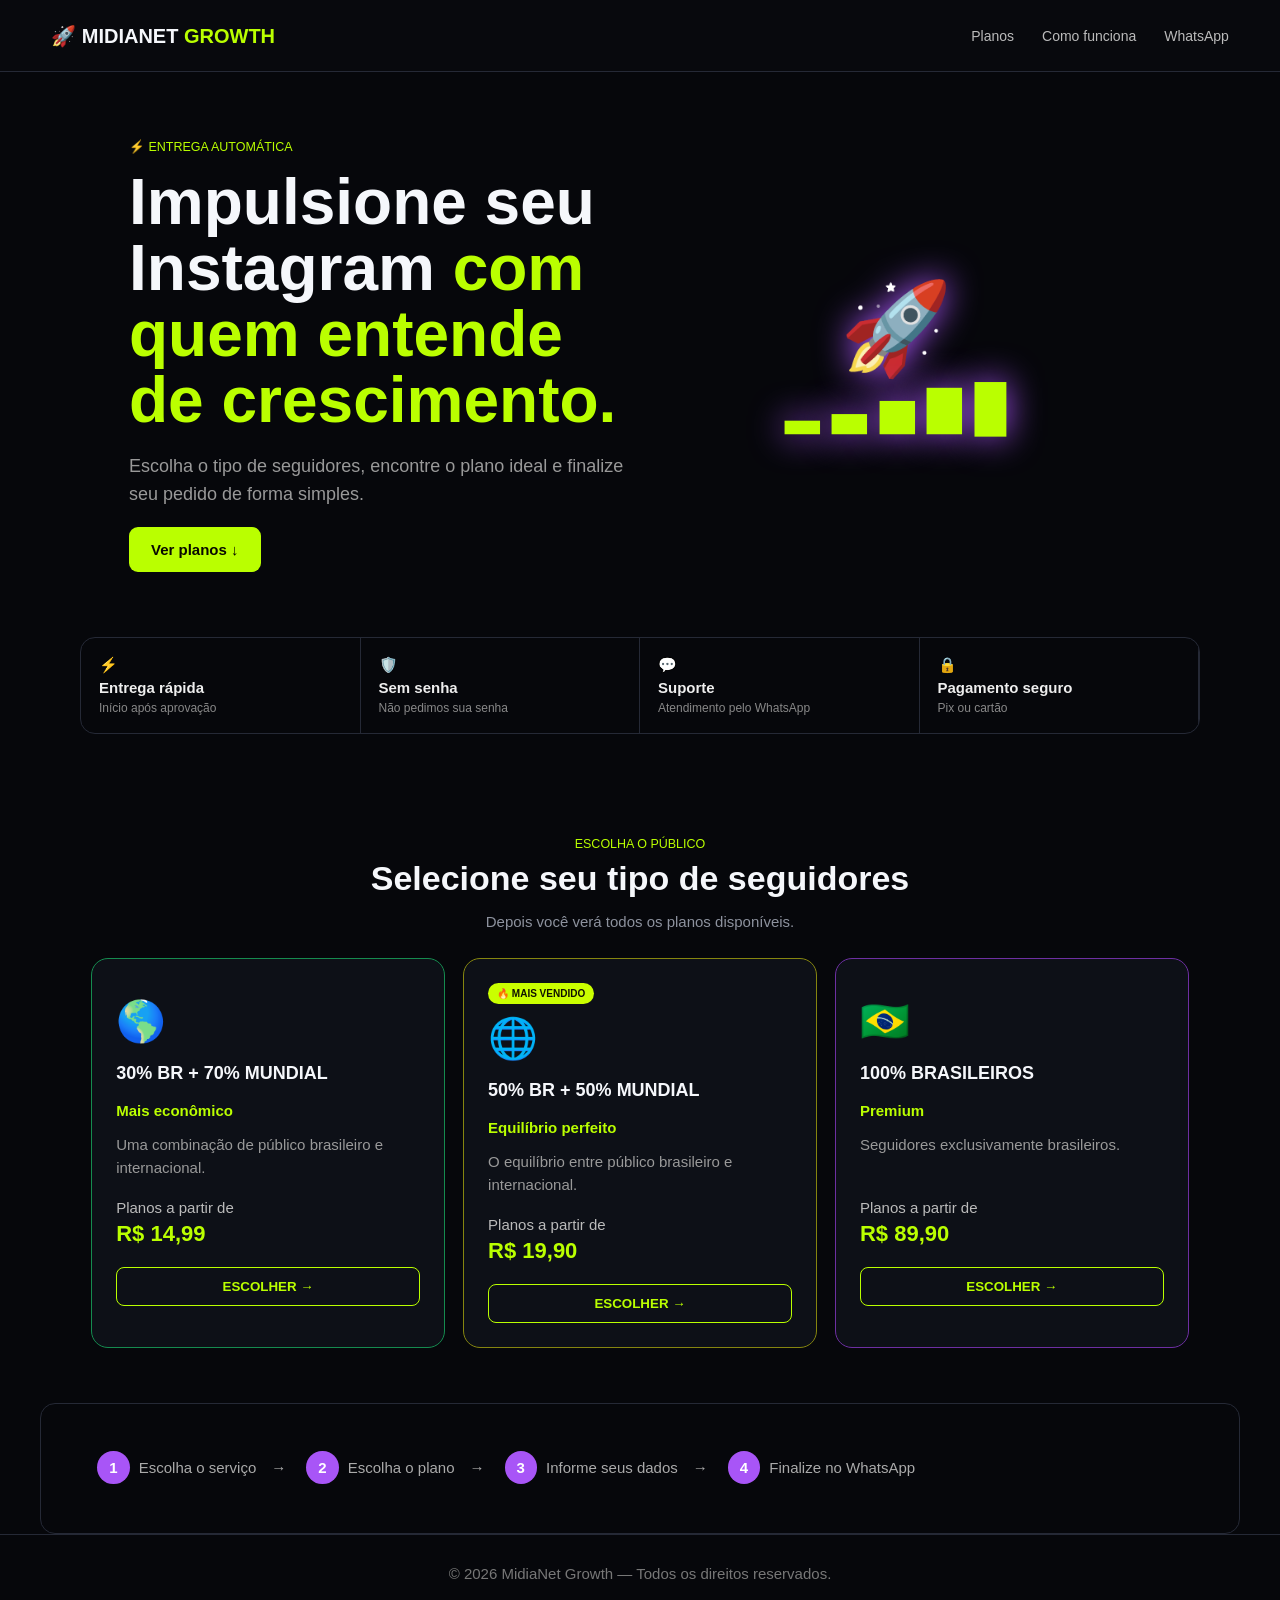
==== index.html @ 50534fa6 "Add files via upload" ====
<!doctype html><html lang="pt-BR"><head><meta charset="utf-8"><meta name="viewport" content="width=device-width,initial-scale=1"><title>MidiaNet Growth</title><link rel="stylesheet" href="styles.css"></head><body>
<header><a href="index.html">🚀 MIDIANET <b>GROWTH</b></a><nav><a href="#servicos">Planos</a><a href="#como">Como funciona</a><a href="https://wa.me/" target="_blank">WhatsApp</a></nav></header>
<section class="hero"><div><small>⚡ ENTREGA AUTOMÁTICA</small><h1>Impulsione seu Instagram <em>com quem entende de crescimento.</em></h1><p>Escolha o tipo de seguidores, encontre o plano ideal e finalize seu pedido de forma simples.</p><a class="btn" href="#servicos">Ver planos ↓</a></div><div class="art">🚀<span>▂ ▃ ▅ ▇ █</span></div></section>
<div class="benefits"><div>⚡ <b>Entrega rápida</b><small>Início após aprovação</small></div><div>🛡️ <b>Sem senha</b><small>Não pedimos sua senha</small></div><div>💬 <b>Suporte</b><small>Atendimento pelo WhatsApp</small></div><div>🔒 <b>Pagamento seguro</b><small>Pix ou cartão</small></div></div>
<section id="servicos"><div class="title"><small>ESCOLHA O PÚBLICO</small><h2>Selecione seu tipo de seguidores</h2><p>Depois você verá todos os planos disponíveis.</p></div><div class="services">
<a class="card green" href="planos.html?servico=30-70"><i>🌎</i><h3>30% BR + 70% MUNDIAL</h3><strong>Mais econômico</strong><p>Uma combinação de público brasileiro e internacional.</p><label>Planos a partir de <b>R$ 14,99</b></label><button>ESCOLHER →</button></a>
<a class="card yellow" href="planos.html?servico=50-50"><mark>🔥 MAIS VENDIDO</mark><i>🌐</i><h3>50% BR + 50% MUNDIAL</h3><strong>Equilíbrio perfeito</strong><p>O equilíbrio entre público brasileiro e internacional.</p><label>Planos a partir de <b>R$ 19,90</b></label><button>ESCOLHER →</button></a>
<a class="card purple" href="planos.html?servico=br"><i>🇧🇷</i><h3>100% BRASILEIROS</h3><strong>Premium</strong><p>Seguidores exclusivamente brasileiros.</p><label>Planos a partir de <b>R$ 89,90</b></label><button>ESCOLHER →</button></a>
</div></section>
<section id="como" class="how"><b>1</b> Escolha o serviço　→　<b>2</b> Escolha o plano　→　<b>3</b> Informe seus dados　→　<b>4</b> Finalize no WhatsApp</section>
<footer>© 2026 MidiaNet Growth — Todos os direitos reservados.</footer></body></html>
---- styles.css ----
*{box-sizing:border-box}body{margin:0;background:#06070b;color:#f5f7fb;font:15px Arial,sans-serif}a{text-decoration:none;color:inherit}header{height:72px;padding:0 4%;display:flex;align-items:center;justify-content:space-between;border-bottom:1px solid #252936;background:#08090d;position:sticky;top:0;z-index:5}.logo,header>a{font-size:20px;font-weight:900}.logo b,header>a b,small,strong,em{color:#baff00;font-style:normal}nav{display:flex;gap:28px;color:#bbb;font-size:14px}.hero{max-width:1150px;margin:auto;min-height:410px;padding:65px 5%;display:grid;grid-template-columns:1fr 1fr;align-items:center}.hero h1{font-size:clamp(40px,5vw,64px);line-height:1.03;margin:16px 0}.hero p{max-width:540px;color:#999;font-size:18px;line-height:1.6}.art{font-size:90px;text-align:center;color:#a855f7;text-shadow:0 0 35px #a855f7}.art span{display:block;color:#baff00;font-size:45px}.btn{display:inline-block;background:#baff00;color:#090a00;border:0;border-radius:9px;padding:14px 22px;font-weight:900;cursor:pointer}.benefits{max-width:1120px;margin:0 auto 45px;display:grid;grid-template-columns:repeat(4,1fr);border:1px solid #252936;border-radius:15px;overflow:hidden}.benefits div{padding:18px;border-right:1px solid #252936;color:#baff00}.benefits b,.benefits small{display:block;color:#eee;margin-top:5px}.benefits small{color:#888;font-size:12px}section:not(.hero){max-width:1200px;margin:auto;padding:55px 4%}.title{text-align:center;margin-bottom:28px}.title h1,.title h2{font-size:34px;margin:8px 0}.title p,.note{color:#8d929e}.services{display:grid;grid-template-columns:repeat(3,1fr);gap:18px}.card,.plan,form,#summary{background:#0d1017;border:1px solid #292d38;border-radius:17px;padding:24px}.card{display:block}.card.green{border-color:#158b4f}.card.yellow{border-color:#85850f}.card.purple{border-color:#6d2fa2}.card i{display:block;font-size:40px;margin:15px 0;font-style:normal}.card h3{font-size:18px}.card p{color:#999;min-height:45px;line-height:1.5}.card label{display:block;color:#bbb;margin:20px 0}.card label b{display:block;font-size:22px;color:#baff00;margin-top:5px}.card button{width:100%;background:transparent;color:#baff00;border:1px solid currentColor;border-radius:8px;padding:11px;font-weight:800}mark{background:#caff00;color:#101200;padding:5px 9px;border-radius:20px;font-size:10px;font-weight:900}.how{max-width:1100px;margin:20px auto 70px;padding:24px;border:1px solid #252936;border-radius:15px;color:#aaa}.how b{background:#a855f7;color:white;border-radius:50%;padding:8px 12px;margin:0 5px}.plans{display:grid;grid-template-columns:repeat(5,1fr);gap:12px}.plan h3{color:#baff00;margin-top:15px}.big{display:block;font-size:31px;margin-top:10px}.plan>small{color:#888}.plan ul{padding:0;list-style:none;line-height:2;color:#ccc;font-size:13px}.price{display:block;font-size:25px;margin:20px 0}.plan.hot{border-color:#a855f7}.back{display:block;color:#999;margin-bottom:20px}.checkout{max-width:900px;margin:auto;display:grid;grid-template-columns:1.3fr .8fr;gap:20px}.left{text-align:left}form label{display:block;margin:18px 0;font-weight:700}input,select{display:block;width:100%;margin-top:8px;padding:14px;background:#080a0f;border:1px solid #292d38;border-radius:8px;color:white}.full{width:100%}#summary{line-height:2;color:#ddd}#summary h2{color:#baff00}footer{text-align:center;padding:30px;color:#777;border-top:1px solid #252936}@media(max-width:900px){.hero{grid-template-columns:1fr}.art{display:none}.benefits{grid-template-columns:1fr 1fr;margin:0 4% 30px}.services,.plans{grid-template-columns:1fr 1fr}.checkout{grid-template-columns:1fr}}@media(max-width:600px){nav{gap:10px;font-size:11px}.benefits,.services,.plans{grid-template-columns:1fr}.hero{padding-top:45px}.title h1,.title h2{font-size:27px}.how{line-height:3}}
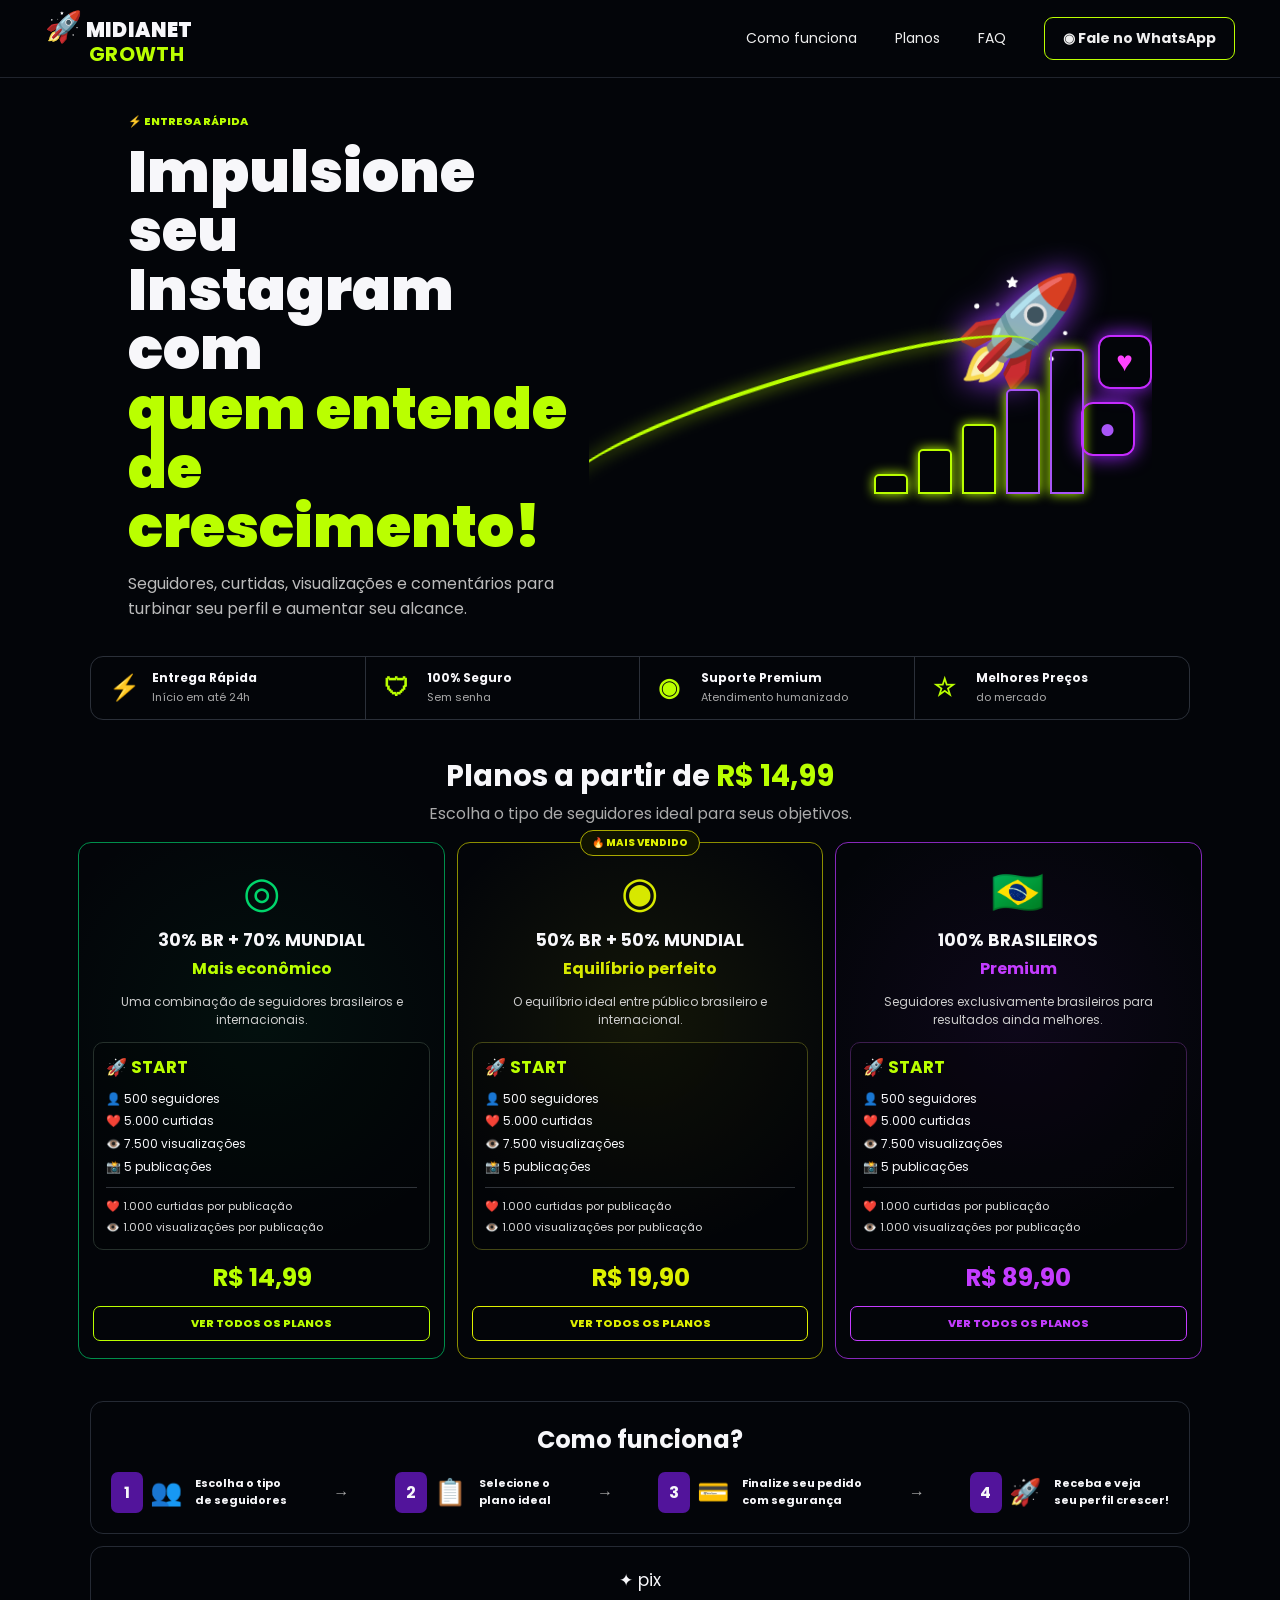
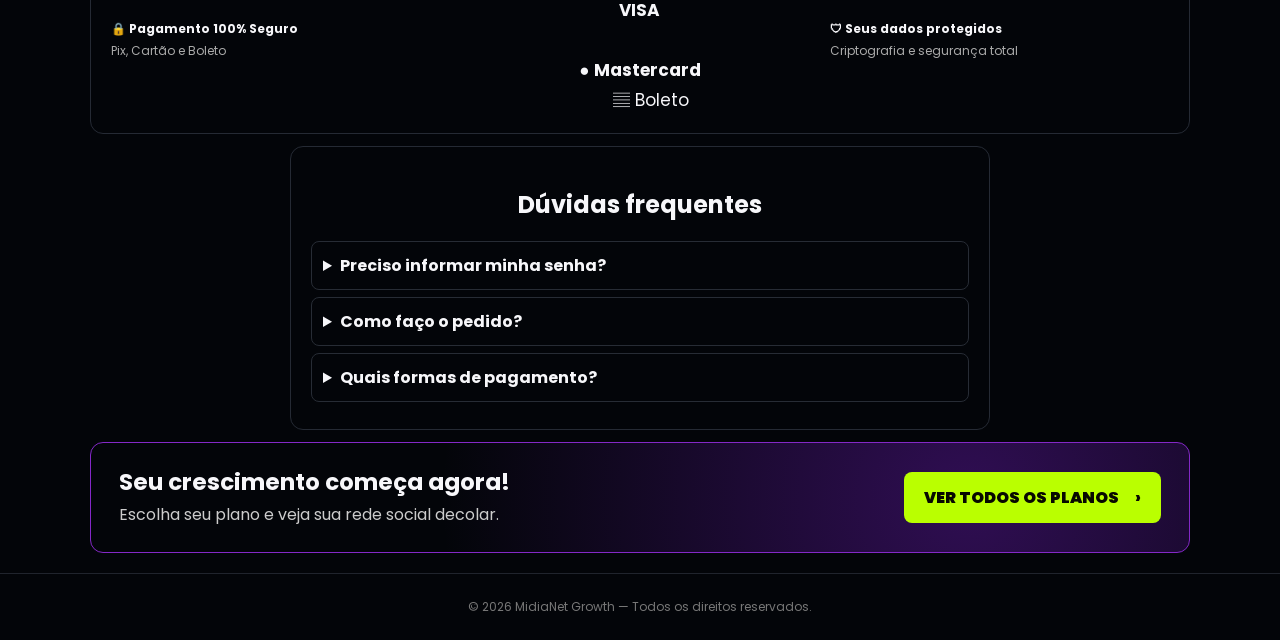
==== commit f21eb1e5: "Add files via upload" ====
--- a/index.html
+++ b/index.html
@@ -1,11 +1,154 @@
-<!doctype html><html lang="pt-BR"><head><meta charset="utf-8"><meta name="viewport" content="width=device-width,initial-scale=1"><title>MidiaNet Growth</title><link rel="stylesheet" href="styles.css"></head><body>
-<header><a href="index.html">🚀 MIDIANET <b>GROWTH</b></a><nav><a href="#servicos">Planos</a><a href="#como">Como funciona</a><a href="https://wa.me/" target="_blank">WhatsApp</a></nav></header>
-<section class="hero"><div><small>⚡ ENTREGA AUTOMÁTICA</small><h1>Impulsione seu Instagram <em>com quem entende de crescimento.</em></h1><p>Escolha o tipo de seguidores, encontre o plano ideal e finalize seu pedido de forma simples.</p><a class="btn" href="#servicos">Ver planos ↓</a></div><div class="art">🚀<span>▂ ▃ ▅ ▇ █</span></div></section>
-<div class="benefits"><div>⚡ <b>Entrega rápida</b><small>Início após aprovação</small></div><div>🛡️ <b>Sem senha</b><small>Não pedimos sua senha</small></div><div>💬 <b>Suporte</b><small>Atendimento pelo WhatsApp</small></div><div>🔒 <b>Pagamento seguro</b><small>Pix ou cartão</small></div></div>
-<section id="servicos"><div class="title"><small>ESCOLHA O PÚBLICO</small><h2>Selecione seu tipo de seguidores</h2><p>Depois você verá todos os planos disponíveis.</p></div><div class="services">
-<a class="card green" href="planos.html?servico=30-70"><i>🌎</i><h3>30% BR + 70% MUNDIAL</h3><strong>Mais econômico</strong><p>Uma combinação de público brasileiro e internacional.</p><label>Planos a partir de <b>R$ 14,99</b></label><button>ESCOLHER →</button></a>
-<a class="card yellow" href="planos.html?servico=50-50"><mark>🔥 MAIS VENDIDO</mark><i>🌐</i><h3>50% BR + 50% MUNDIAL</h3><strong>Equilíbrio perfeito</strong><p>O equilíbrio entre público brasileiro e internacional.</p><label>Planos a partir de <b>R$ 19,90</b></label><button>ESCOLHER →</button></a>
-<a class="card purple" href="planos.html?servico=br"><i>🇧🇷</i><h3>100% BRASILEIROS</h3><strong>Premium</strong><p>Seguidores exclusivamente brasileiros.</p><label>Planos a partir de <b>R$ 89,90</b></label><button>ESCOLHER →</button></a>
-</div></section>
-<section id="como" class="how"><b>1</b> Escolha o serviço　→　<b>2</b> Escolha o plano　→　<b>3</b> Informe seus dados　→　<b>4</b> Finalize no WhatsApp</section>
-<footer>© 2026 MidiaNet Growth — Todos os direitos reservados.</footer></body></html>+<!doctype html>
+<html lang="pt-BR">
+<head>
+<meta charset="utf-8">
+<meta name="viewport" content="width=device-width, initial-scale=1">
+<title>MidiaNet Growth — Cresça no Instagram</title>
+<meta name="description" content="Planos de seguidores, curtidas e visualizações para Instagram.">
+<link rel="preconnect" href="https://fonts.googleapis.com">
+<link href="https://fonts.googleapis.com/css2?family=Poppins:wght@400;500;600;700;800;900&display=swap" rel="stylesheet">
+<link rel="stylesheet" href="styles.css">
+</head>
+<body>
+
+<header class="top">
+  <a class="logo" href="index.html"><span>🚀</span> MIDIANET <b>GROWTH</b></a>
+  <nav>
+    <a href="#como">Como funciona</a>
+    <a href="#servicos">Planos</a>
+    <a href="#faq">FAQ</a>
+    <a class="wa" href="https://wa.me/5521991689838" target="_blank">◉ Fale no WhatsApp</a>
+  </nav>
+</header>
+
+<main>
+<section class="hero">
+  <div class="hero-copy">
+    <div class="eyebrow">⚡ ENTREGA RÁPIDA</div>
+    <h1>Impulsione seu<br>Instagram com<br><em>quem entende<br>de crescimento!</em></h1>
+    <p>Seguidores, curtidas, visualizações e comentários para turbinar seu perfil e aumentar seu alcance.</p>
+  </div>
+  <div class="hero-art" aria-hidden="true">
+    <div class="rocket">🚀</div>
+    <div class="curve"></div>
+    <div class="bars"><i></i><i></i><i></i><i></i><i></i></div>
+    <div class="bubble heart">♥</div>
+    <div class="bubble person">●</div>
+  </div>
+</section>
+
+<section class="benefits">
+  <div><strong>⚡</strong><b>Entrega Rápida</b><span>Início em até 24h</span></div>
+  <div><strong>🛡</strong><b>100% Seguro</b><span>Sem senha</span></div>
+  <div><strong>◉</strong><b>Suporte Premium</b><span>Atendimento humanizado</span></div>
+  <div><strong>☆</strong><b>Melhores Preços</b><span>do mercado</span></div>
+</section>
+
+<section id="servicos" class="services">
+  <div class="section-title">
+    <h2>Planos a partir de <em>R$ 14,99</em></h2>
+    <p>Escolha o tipo de seguidores ideal para seus objetivos.</p>
+  </div>
+
+  <div class="service-grid">
+    <article class="service green">
+      <div class="icon">◎</div>
+      <h3>30% BR + 70% MUNDIAL</h3>
+      <b class="sub">Mais econômico</b>
+      <p>Uma combinação de seguidores brasileiros e internacionais.</p>
+      <div class="preview">
+        <h4>🚀 START</h4>
+        <ul>
+          <li>👤 500 seguidores</li>
+          <li>❤️ 5.000 curtidas</li>
+          <li>👁️ 7.500 visualizações</li>
+          <li>📸 5 publicações</li>
+        </ul>
+        <hr>
+        <small>❤️ 1.000 curtidas por publicação</small>
+        <small>👁️ 1.000 visualizações por publicação</small>
+      </div>
+      <strong class="price">R$ 14,99</strong>
+      <a class="outline" href="planos.html?servico=30-70">VER TODOS OS PLANOS</a>
+    </article>
+
+    <article class="service yellow featured">
+      <span class="tag">🔥 MAIS VENDIDO</span>
+      <div class="icon">◉</div>
+      <h3>50% BR + 50% MUNDIAL</h3>
+      <b class="sub">Equilíbrio perfeito</b>
+      <p>O equilíbrio ideal entre público brasileiro e internacional.</p>
+      <div class="preview">
+        <h4>🚀 START</h4>
+        <ul>
+          <li>👤 500 seguidores</li>
+          <li>❤️ 5.000 curtidas</li>
+          <li>👁️ 7.500 visualizações</li>
+          <li>📸 5 publicações</li>
+        </ul>
+        <hr>
+        <small>❤️ 1.000 curtidas por publicação</small>
+        <small>👁️ 1.000 visualizações por publicação</small>
+      </div>
+      <strong class="price">R$ 19,90</strong>
+      <a class="outline" href="planos.html?servico=50-50">VER TODOS OS PLANOS</a>
+    </article>
+
+    <article class="service purple">
+      <div class="icon">🇧🇷</div>
+      <h3>100% BRASILEIROS</h3>
+      <b class="sub">Premium</b>
+      <p>Seguidores exclusivamente brasileiros para resultados ainda melhores.</p>
+      <div class="preview">
+        <h4>🚀 START</h4>
+        <ul>
+          <li>👤 500 seguidores</li>
+          <li>❤️ 5.000 curtidas</li>
+          <li>👁️ 7.500 visualizações</li>
+          <li>📸 5 publicações</li>
+        </ul>
+        <hr>
+        <small>❤️ 1.000 curtidas por publicação</small>
+        <small>👁️ 1.000 visualizações por publicação</small>
+      </div>
+      <strong class="price">R$ 89,90</strong>
+      <a class="outline" href="planos.html?servico=br">VER TODOS OS PLANOS</a>
+    </article>
+  </div>
+</section>
+
+<section id="como" class="how">
+  <h2>Como funciona?</h2>
+  <div class="steps">
+    <div><b>1</b><span>👥</span><strong>Escolha o tipo<br>de seguidores</strong></div>
+    <i>→</i>
+    <div><b>2</b><span>📋</span><strong>Selecione o<br>plano ideal</strong></div>
+    <i>→</i>
+    <div><b>3</b><span>💳</span><strong>Finalize seu pedido<br>com segurança</strong></div>
+    <i>→</i>
+    <div><b>4</b><span>🚀</span><strong>Receba e veja<br>seu perfil crescer!</strong></div>
+  </div>
+</section>
+
+<section class="security">
+  <div><b>🔒 Pagamento 100% Seguro</b><span>Pix, Cartão e Boleto</span></div>
+  <div class="payments">✦ pix　 <b>VISA</b>　<b>● Mastercard</b>　 ▤ Boleto</div>
+  <div><b>🛡 Seus dados protegidos</b><span>Criptografia e segurança total</span></div>
+</section>
+
+<section id="faq" class="faq">
+  <h2>Dúvidas frequentes</h2>
+  <details><summary>Preciso informar minha senha?</summary><p>Não. Nunca pedimos sua senha.</p></details>
+  <details><summary>Como faço o pedido?</summary><p>Você escolhe o serviço, o plano, informa seu perfil e finaliza pelo WhatsApp.</p></details>
+  <details><summary>Quais formas de pagamento?</summary><p>Você poderá escolher Pix ou cartão no momento da finalização.</p></details>
+</section>
+
+<section class="cta">
+  <div><h2>Seu crescimento começa agora!</h2><p>Escolha seu plano e veja sua rede social decolar.</p></div>
+  <a class="btn" href="#servicos">VER TODOS OS PLANOS　›</a>
+</section>
+</main>
+
+<footer>© 2026 MidiaNet Growth — Todos os direitos reservados.</footer>
+</body>
+</html>
--- a/styles.css
+++ b/styles.css
@@ -1 +1,25 @@
-*{box-sizing:border-box}body{margin:0;background:#06070b;color:#f5f7fb;font:15px Arial,sans-serif}a{text-decoration:none;color:inherit}header{height:72px;padding:0 4%;display:flex;align-items:center;justify-content:space-between;border-bottom:1px solid #252936;background:#08090d;position:sticky;top:0;z-index:5}.logo,header>a{font-size:20px;font-weight:900}.logo b,header>a b,small,strong,em{color:#baff00;font-style:normal}nav{display:flex;gap:28px;color:#bbb;font-size:14px}.hero{max-width:1150px;margin:auto;min-height:410px;padding:65px 5%;display:grid;grid-template-columns:1fr 1fr;align-items:center}.hero h1{font-size:clamp(40px,5vw,64px);line-height:1.03;margin:16px 0}.hero p{max-width:540px;color:#999;font-size:18px;line-height:1.6}.art{font-size:90px;text-align:center;color:#a855f7;text-shadow:0 0 35px #a855f7}.art span{display:block;color:#baff00;font-size:45px}.btn{display:inline-block;background:#baff00;color:#090a00;border:0;border-radius:9px;padding:14px 22px;font-weight:900;cursor:pointer}.benefits{max-width:1120px;margin:0 auto 45px;display:grid;grid-template-columns:repeat(4,1fr);border:1px solid #252936;border-radius:15px;overflow:hidden}.benefits div{padding:18px;border-right:1px solid #252936;color:#baff00}.benefits b,.benefits small{display:block;color:#eee;margin-top:5px}.benefits small{color:#888;font-size:12px}section:not(.hero){max-width:1200px;margin:auto;padding:55px 4%}.title{text-align:center;margin-bottom:28px}.title h1,.title h2{font-size:34px;margin:8px 0}.title p,.note{color:#8d929e}.services{display:grid;grid-template-columns:repeat(3,1fr);gap:18px}.card,.plan,form,#summary{background:#0d1017;border:1px solid #292d38;border-radius:17px;padding:24px}.card{display:block}.card.green{border-color:#158b4f}.card.yellow{border-color:#85850f}.card.purple{border-color:#6d2fa2}.card i{display:block;font-size:40px;margin:15px 0;font-style:normal}.card h3{font-size:18px}.card p{color:#999;min-height:45px;line-height:1.5}.card label{display:block;color:#bbb;margin:20px 0}.card label b{display:block;font-size:22px;color:#baff00;margin-top:5px}.card button{width:100%;background:transparent;color:#baff00;border:1px solid currentColor;border-radius:8px;padding:11px;font-weight:800}mark{background:#caff00;color:#101200;padding:5px 9px;border-radius:20px;font-size:10px;font-weight:900}.how{max-width:1100px;margin:20px auto 70px;padding:24px;border:1px solid #252936;border-radius:15px;color:#aaa}.how b{background:#a855f7;color:white;border-radius:50%;padding:8px 12px;margin:0 5px}.plans{display:grid;grid-template-columns:repeat(5,1fr);gap:12px}.plan h3{color:#baff00;margin-top:15px}.big{display:block;font-size:31px;margin-top:10px}.plan>small{color:#888}.plan ul{padding:0;list-style:none;line-height:2;color:#ccc;font-size:13px}.price{display:block;font-size:25px;margin:20px 0}.plan.hot{border-color:#a855f7}.back{display:block;color:#999;margin-bottom:20px}.checkout{max-width:900px;margin:auto;display:grid;grid-template-columns:1.3fr .8fr;gap:20px}.left{text-align:left}form label{display:block;margin:18px 0;font-weight:700}input,select{display:block;width:100%;margin-top:8px;padding:14px;background:#080a0f;border:1px solid #292d38;border-radius:8px;color:white}.full{width:100%}#summary{line-height:2;color:#ddd}#summary h2{color:#baff00}footer{text-align:center;padding:30px;color:#777;border-top:1px solid #252936}@media(max-width:900px){.hero{grid-template-columns:1fr}.art{display:none}.benefits{grid-template-columns:1fr 1fr;margin:0 4% 30px}.services,.plans{grid-template-columns:1fr 1fr}.checkout{grid-template-columns:1fr}}@media(max-width:600px){nav{gap:10px;font-size:11px}.benefits,.services,.plans{grid-template-columns:1fr}.hero{padding-top:45px}.title h1,.title h2{font-size:27px}.how{line-height:3}}+*{box-sizing:border-box}html{scroll-behavior:smooth}body{margin:0;background:#030509;color:#f7f7fa;font-family:Poppins,Arial,sans-serif}a{text-decoration:none;color:inherit}.top{height:78px;border-bottom:1px solid #20242d;display:flex;align-items:center;justify-content:space-between;padding:0 3.5%;background:#030509;position:sticky;top:0;z-index:10}.logo{font-weight:900;font-size:20px;line-height:1.05;letter-spacing:.02em}.logo span{font-size:30px}.logo b{display:block;color:#baff00;margin-left:44px}nav{display:flex;align-items:center;gap:38px;font-size:14px;color:#eee}nav .wa{border:1px solid #baff00;border-radius:9px;padding:10px 18px;font-weight:700}.hero{max-width:1100px;margin:auto;min-height:325px;display:grid;grid-template-columns:45% 55%;align-items:center;padding:35px 3% 18px}.eyebrow{color:#baff00;font-size:11px;font-weight:800}.hero h1{font-size:clamp(38px,5vw,58px);line-height:1.02;margin:12px 0;font-weight:900}.hero h1 em{color:#baff00;font-style:normal}.hero p{font-size:16px;color:#bbb;line-height:1.55;max-width:500px}.hero-art{height:270px;position:relative;overflow:hidden}.rocket{position:absolute;right:12%;top:4%;font-size:105px;filter:drop-shadow(0 0 16px #9b38ff)}.curve{position:absolute;right:18%;top:50%;width:500px;height:90px;border-top:4px solid #baff00;border-radius:50%;transform:rotate(-17deg);filter:drop-shadow(0 0 8px #baff00)}.bars{position:absolute;right:12%;bottom:16px;display:flex;align-items:end;gap:10px}.bars i{display:block;width:34px;border:2px solid #baff00;border-radius:5px 5px 0 0;box-shadow:0 0 12px #baff00}.bars i:nth-child(1){height:20px}.bars i:nth-child(2){height:45px}.bars i:nth-child(3){height:70px}.bars i:nth-child(4){height:105px;border-color:#a855f7}.bars i:nth-child(5){height:145px;border-color:#a855f7}.bubble{position:absolute;border:2px solid #c52bff;color:#ff43ff;border-radius:12px;width:54px;height:54px;display:grid;place-items:center;font-size:28px;box-shadow:0 0 20px #9d25ff}.heart{right:0;top:35%}.person{right:3%;top:60%;color:#a855f7}.benefits{max-width:1100px;margin:0 auto 25px;border:1px solid #2b3039;border-radius:13px;display:grid;grid-template-columns:repeat(4,1fr);overflow:hidden}.benefits div{padding:12px 18px;border-right:1px solid #2b3039;display:grid;grid-template-columns:35px 1fr;column-gap:8px;align-items:center}.benefits div:last-child{border:0}.benefits strong{grid-row:1/3;font-size:25px;color:#baff00}.benefits b{font-size:12px}.benefits span{font-size:11px;color:#aaa}.services{max-width:1200px;margin:auto;padding:10px 3% 30px}.section-title{text-align:center;margin-bottom:16px}.section-title h2{font-size:29px;margin:0}.section-title em{color:#baff00;font-style:normal}.section-title p{color:#aaa;margin:3px}.service-grid{display:grid;grid-template-columns:repeat(3,1fr);gap:12px}.service{position:relative;padding:17px 14px;border:1px solid #008e4b;border-radius:13px;text-align:center;background:radial-gradient(circle at 50% 35%,rgba(0,150,75,.08),transparent 60%)}.service.yellow{border-color:#8c8e00;background:radial-gradient(circle at 50% 35%,rgba(180,190,0,.09),transparent 60%)}.service.purple{border-color:#8627bb;background:radial-gradient(circle at 50% 35%,rgba(140,40,220,.08),transparent 60%)}.service .icon{font-size:43px;color:#00d56b}.yellow .icon{color:#d7e800}.purple .icon{color:#c43cff}.service h3{font-size:17px;margin:3px 0}.sub{color:#baff00}.yellow .sub{color:#d7e800}.purple .sub{color:#c43cff}.service>p{font-size:12px;color:#ccc;min-height:37px}.tag{position:absolute;top:0;left:50%;transform:translate(-50%,-50%);background:#101300;border:1px solid #aaa900;border-radius:20px;padding:4px 11px;font-size:10px;color:#dff000;font-weight:800;white-space:nowrap}.preview{border:1px solid #25302b;border-radius:10px;text-align:left;padding:11px 12px;margin-top:9px;background:rgba(0,0,0,.25)}.yellow .preview{border-color:#444715}.purple .preview{border-color:#3d1d4f}.preview h4{margin:0 0 8px;color:#baff00;font-size:17px}.preview ul{list-style:none;padding:0;margin:0;line-height:1.9;font-size:12px}.preview hr{border:0;border-top:1px solid #30343a;margin:8px 0}.preview small{display:block;color:#ddd;font-size:11px;line-height:1.9}.price{display:block;font-size:25px;color:#baff00;margin:9px}.yellow .price{color:#dff000}.purple .price{color:#c43cff}.outline{display:block;border:1px solid currentColor;color:#baff00;border-radius:7px;padding:8px;font-size:11px;font-weight:800}.yellow .outline{color:#dff000}.purple .outline{color:#c43cff}.how,.security,.faq,.cta{max-width:1100px;margin:12px auto;padding:20px;border:1px solid #252a34;border-radius:13px}.how h2{text-align:center;margin:0 0 15px}.steps{display:flex;align-items:center;justify-content:space-between;gap:8px}.steps div{display:grid;grid-template-columns:32px 38px 1fr;align-items:center;gap:7px}.steps b{background:#52149b;border-radius:7px;padding:8px;text-align:center}.steps span{font-size:26px;color:#b13cff}.steps strong{font-size:11px}.steps i{color:#aaa}.security{display:grid;grid-template-columns:1fr 1fr 1fr;align-items:center;gap:20px;font-size:12px}.security div{display:flex;flex-direction:column;gap:4px}.security span{color:#aaa}.payments{text-align:center;font-size:17px}.faq{max-width:700px}.faq h2{text-align:center}.faq details{border:1px solid #272c35;border-radius:8px;margin:7px 0;padding:11px}.faq summary{cursor:pointer;font-weight:700}.faq p{color:#aaa;font-size:13px}.cta{display:flex;justify-content:space-between;align-items:center;padding:22px 28px;border-color:#8428c7;background:radial-gradient(circle at 80%,rgba(130,30,220,.35),transparent 60%)}.cta h2{margin:0;font-size:23px}.cta p{margin:3px 0;color:#ccc}.btn{background:#baff00;color:#080900;padding:13px 20px;border-radius:8px;font-weight:900}footer{text-align:center;border-top:1px solid #20242d;padding:24px;color:#777;font-size:12px;margin-top:20px}@media(max-width:800px){.top{height:64px}.logo{font-size:15px}.logo span{font-size:23px}.logo b{margin-left:33px}nav{gap:8px;font-size:10px}nav a:not(.wa){display:none}.hero{grid-template-columns:1fr;min-height:auto;text-align:center;padding-top:32px}.hero p{margin:0 auto}.hero-art{height:180px;margin-top:10px}.rocket{font-size:75px;right:25%;top:0}.curve{width:330px;right:18%;top:55%}.bars{right:20%;bottom:5px}.bars i{width:23px}.bars i:nth-child(1){height:12px}.bars i:nth-child(2){height:28px}.bars i:nth-child(3){height:45px}.bars i:nth-child(4){height:65px}.bars i:nth-child(5){height:90px}.bubble{width:40px;height:40px;font-size:20px}.heart{right:3%;top:35%}.person{right:3%;top:60%}.benefits{grid-template-columns:1fr 1fr;margin:0 3% 20px}.benefits div{padding:10px}.service-grid{grid-template-columns:1fr}.service{padding:20px 15px}.preview{max-width:420px;margin:10px auto}.section-title h2{font-size:25px}.steps{display:grid;grid-template-columns:1fr 1fr;gap:15px}.steps i{display:none}.steps div{grid-template-columns:28px 30px 1fr}.security{grid-template-columns:1fr;text-align:center}.security div{align-items:center}.cta{flex-direction:column;text-align:center;gap:15px}.cta h2{font-size:20px}}@media(max-width:420px){.hero h1{font-size:38px}.benefits b{font-size:10px}.benefits span{font-size:9px}.benefits strong{font-size:20px}.logo{font-size:12px}nav .wa{padding:8px 9px}.service h3{font-size:16px}}
+/* Cards de planos — destaque comercial */
+.plan-card{position:relative;border:1px solid #008e4b;border-radius:16px;overflow:hidden;background:linear-gradient(180deg,rgba(8,20,16,.98),rgba(3,7,9,.98));box-shadow:0 12px 35px rgba(0,0,0,.3);text-align:left;padding:0;transition:.2s}
+.plan-card:hover{transform:translateY(-3px);box-shadow:0 18px 45px rgba(0,0,0,.45)}
+.plan-card.yellow{border-color:#a3a900;background:linear-gradient(180deg,rgba(27,28,7,.98),rgba(5,7,5,.98))}
+.plan-card.purple{border-color:#922fd0;background:linear-gradient(180deg,rgba(25,9,35,.98),rgba(5,5,10,.98))}
+.plan-card.featured{box-shadow:0 0 0 1px rgba(220,235,0,.15),0 15px 45px rgba(170,180,0,.12)}
+.plan-head{padding:22px 20px 14px;border-bottom:1px solid rgba(255,255,255,.08);display:flex;justify-content:space-between;align-items:center;gap:10px}
+.plan-badge{font-size:17px;font-weight:900;color:#baff00;letter-spacing:.3px}
+.yellow .plan-badge{color:#e4ef00}.purple .plan-badge{color:#cf52ff}
+.plan-price{font-size:24px;color:#fff;white-space:nowrap}
+.plan-main{padding:18px 20px 14px}
+.plan-main h3{font-size:13px;margin:0 0 12px;color:#ddd;text-transform:uppercase;letter-spacing:.8px}
+.benefit-grid{display:grid;grid-template-columns:repeat(2,1fr);gap:8px}
+.benefit{min-height:74px;border:1px solid rgba(255,255,255,.08);background:rgba(255,255,255,.025);border-radius:10px;padding:9px;display:grid;grid-template-columns:25px 1fr;grid-template-rows:1fr 1fr;column-gap:5px;align-items:center}
+.benefit span{grid-row:1/3;font-size:21px}.benefit b{font-size:16px;line-height:1}.benefit small{font-size:10px;color:#9f9f9f}
+.distribution{margin-top:12px;padding:12px;border-radius:10px;background:rgba(0,0,0,.25);border:1px solid rgba(255,255,255,.07);font-size:11px;color:#d9d9d9;line-height:1.9}
+.distribution strong{display:block;color:#fff;font-size:12px;margin-bottom:3px}
+.distribution b{color:#baff00}.yellow .distribution b{color:#e4ef00}.purple .distribution b{color:#cf52ff}
+.distribution small{display:block;color:#888;font-size:9px;margin-top:3px;line-height:1.4}
+.plan-cta{display:flex;justify-content:space-between;align-items:center;margin:4px 20px 20px;padding:12px 14px;border-radius:9px;border:1px solid #baff00;color:#baff00;font-weight:900;font-size:11px;background:rgba(186,255,0,.04)}
+.yellow .plan-cta{border-color:#e4ef00;color:#e4ef00;background:rgba(228,239,0,.04)}
+.purple .plan-cta{border-color:#cf52ff;color:#cf52ff;background:rgba(207,82,255,.04)}
+.plan-cta span{font-size:18px}.plan-card .tag{z-index:2}
+@media(max-width:800px){.plan-head{padding:18px 15px 12px}.plan-main{padding:14px 15px 10px}.plan-price{font-size:21px}.plan-badge{font-size:15px}.benefit b{font-size:15px}.plan-cta{margin:4px 15px 15px}}
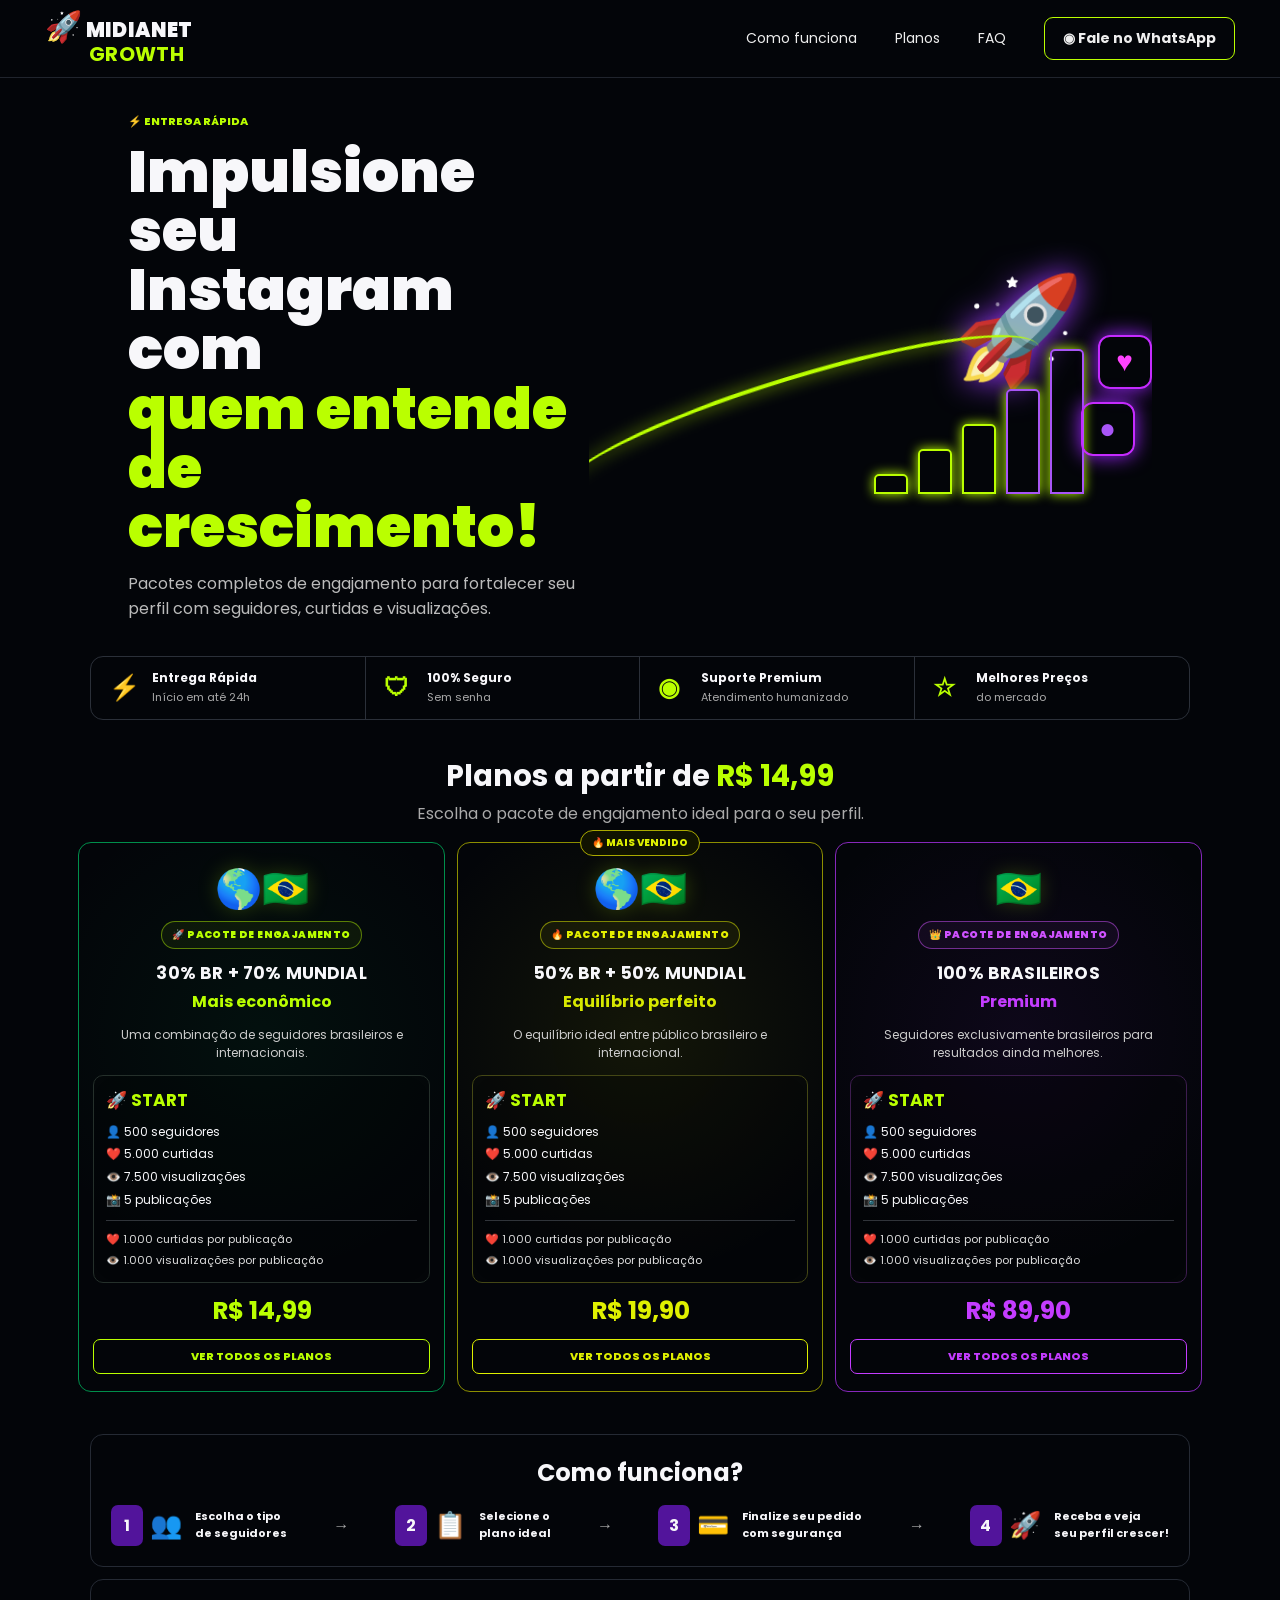
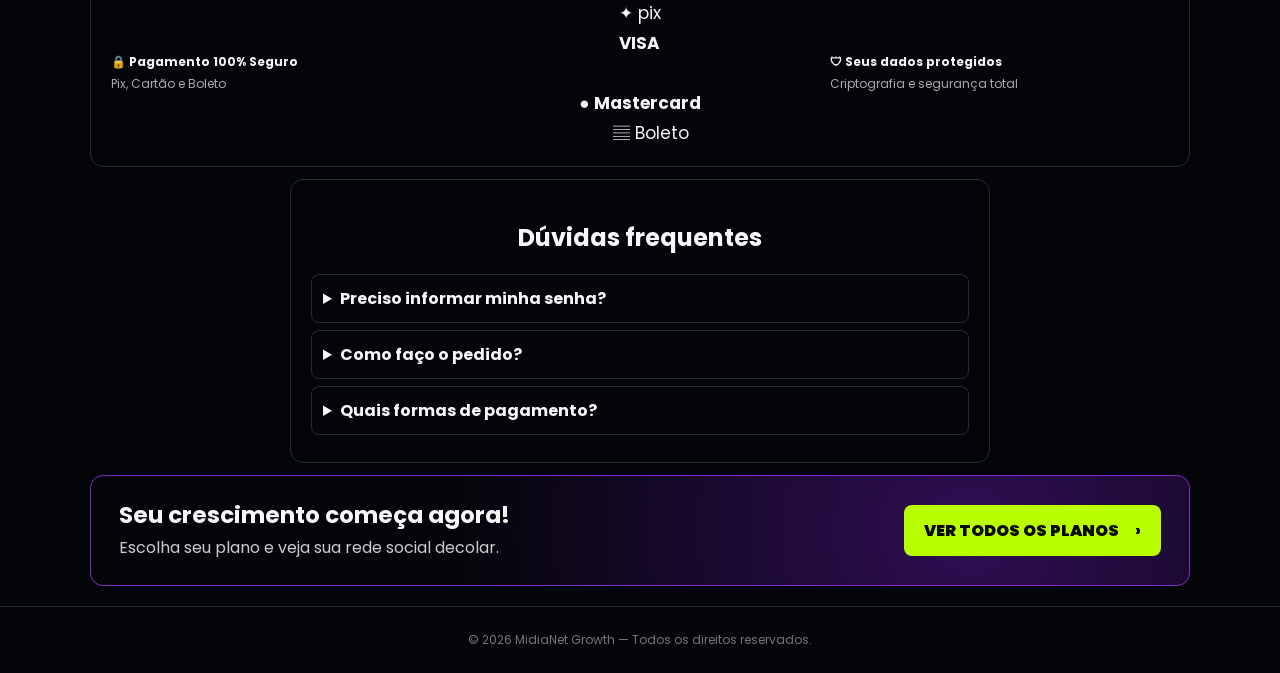
==== commit 6868ae8d: "Add files via upload" ====
--- a/index.html
+++ b/index.html
@@ -26,7 +26,7 @@
   <div class="hero-copy">
     <div class="eyebrow">⚡ ENTREGA RÁPIDA</div>
     <h1>Impulsione seu<br>Instagram com<br><em>quem entende<br>de crescimento!</em></h1>
-    <p>Seguidores, curtidas, visualizações e comentários para turbinar seu perfil e aumentar seu alcance.</p>
+    <p>Pacotes completos de engajamento para fortalecer seu perfil com seguidores, curtidas e visualizações.</p>
   </div>
   <div class="hero-art" aria-hidden="true">
     <div class="rocket">🚀</div>
@@ -47,12 +47,13 @@
 <section id="servicos" class="services">
   <div class="section-title">
     <h2>Planos a partir de <em>R$ 14,99</em></h2>
-    <p>Escolha o tipo de seguidores ideal para seus objetivos.</p>
+    <p>Escolha o pacote de engajamento ideal para o seu perfil.</p>
   </div>
 
   <div class="service-grid">
     <article class="service green">
-      <div class="icon">◎</div>
+      <div class="icon flags">🌎🇧🇷</div>
+      <span class="engagement-label">🚀 PACOTE DE ENGAJAMENTO</span>
       <h3>30% BR + 70% MUNDIAL</h3>
       <b class="sub">Mais econômico</b>
       <p>Uma combinação de seguidores brasileiros e internacionais.</p>
@@ -74,7 +75,8 @@
 
     <article class="service yellow featured">
       <span class="tag">🔥 MAIS VENDIDO</span>
-      <div class="icon">◉</div>
+      <div class="icon flags">🌎🇧🇷</div>
+      <span class="engagement-label">🔥 PACOTE DE ENGAJAMENTO</span>
       <h3>50% BR + 50% MUNDIAL</h3>
       <b class="sub">Equilíbrio perfeito</b>
       <p>O equilíbrio ideal entre público brasileiro e internacional.</p>
@@ -95,7 +97,8 @@
     </article>
 
     <article class="service purple">
-      <div class="icon">🇧🇷</div>
+      <div class="icon flags">🇧🇷</div>
+      <span class="engagement-label">👑 PACOTE DE ENGAJAMENTO</span>
       <h3>100% BRASILEIROS</h3>
       <b class="sub">Premium</b>
       <p>Seguidores exclusivamente brasileiros para resultados ainda melhores.</p>
--- a/styles.css
+++ b/styles.css
@@ -23,3 +23,27 @@
 .purple .plan-cta{border-color:#cf52ff;color:#cf52ff;background:rgba(207,82,255,.04)}
 .plan-cta span{font-size:18px}.plan-card .tag{z-index:2}
 @media(max-width:800px){.plan-head{padding:18px 15px 12px}.plan-main{padding:14px 15px 10px}.plan-price{font-size:21px}.plan-badge{font-size:15px}.benefit b{font-size:15px}.plan-cta{margin:4px 15px 15px}}
+
+/* CHECKOUT PREMIUM */
+.checkout-page{background:radial-gradient(circle at 50% 0%,rgba(125,40,220,.10),transparent 34%),#030509;min-height:100vh}
+.checkout-top{position:sticky;top:0;background:rgba(3,5,9,.94);backdrop-filter:blur(14px)}
+.checkout-wrap{width:min(760px,92%);margin:0 auto;padding:28px 0 60px}
+.back-link{display:inline-flex;align-items:center;color:#aaa;font-size:14px;font-weight:600;margin-bottom:24px;transition:.2s}.back-link:hover{color:#baff00}
+.checkout-title{text-align:center;margin-bottom:22px}.checkout-kicker{display:inline-block;color:#baff00;font-size:10px;font-weight:900;letter-spacing:.12em;margin-bottom:8px}.checkout-title h1{font-size:clamp(30px,6vw,45px);line-height:1.08;margin:0 0 8px;font-weight:900}.checkout-title p{color:#999;margin:0;font-size:14px}
+.selected-plan{position:relative;border:1px solid #baff00;border-radius:18px;background:linear-gradient(145deg,rgba(186,255,0,.08),rgba(124,40,220,.07) 55%,rgba(0,0,0,.18));padding:24px;overflow:hidden;box-shadow:0 0 45px rgba(186,255,0,.07)}
+.selected-plan:before{content:"";position:absolute;right:-80px;top:-100px;width:220px;height:220px;border-radius:50%;background:radial-gradient(circle,rgba(186,255,0,.13),transparent 68%);pointer-events:none}
+.selected-plan small{display:block;color:#baff00;font-size:10px;font-weight:900;letter-spacing:.12em;margin-bottom:5px}.selected-plan h2{margin:0 0 5px;font-size:28px;font-weight:900}.selected-plan>p{margin:0 0 18px;color:#aaa;font-size:13px}.selected-plan hr{border:0;border-top:1px solid rgba(255,255,255,.1);margin:0 0 15px}
+.selected-plan .plan-details{display:grid;grid-template-columns:repeat(4,1fr);gap:9px}.selected-plan .detail{border:1px solid rgba(255,255,255,.08);background:rgba(0,0,0,.22);border-radius:10px;padding:10px;text-align:center}.selected-plan .detail b{display:block;font-size:17px;color:#fff}.selected-plan .detail span{display:block;font-size:9px;color:#999;margin-top:2px}.selected-plan .per-post{margin-top:12px;padding:11px 13px;border-radius:10px;background:rgba(0,0,0,.24);font-size:11px;color:#bbb}.selected-plan .per-post b{color:#baff00}.selected-plan .total{display:flex;align-items:center;justify-content:space-between;margin-top:17px}.selected-plan .total span{font-size:11px;color:#aaa;text-transform:uppercase;letter-spacing:.08em}.selected-plan .total strong{font-size:30px;color:#baff00;font-weight:900}
+.checkout-trust{display:grid;grid-template-columns:repeat(3,1fr);gap:1px;margin:14px 0;background:#252a34;border:1px solid #252a34;border-radius:12px;overflow:hidden}.checkout-trust div{background:#080b10;padding:13px;text-align:center}.checkout-trust b{display:block;font-size:11px}.checkout-trust span{display:block;color:#777;font-size:9px;margin-top:2px}
+.checkout-form-card{margin-top:14px;border:1px solid #252a34;border-radius:18px;background:#080b10;padding:24px}.form-heading{display:flex;gap:12px;align-items:center;margin-bottom:20px}.form-heading>span{width:35px;height:35px;display:grid;place-items:center;border-radius:9px;background:#52149b;color:#fff;font-weight:900;font-size:13px}.form-heading h2{margin:0;font-size:19px}.form-heading p{margin:2px 0 0;color:#777;font-size:11px}.checkout-form{display:flex;flex-direction:column;gap:13px}.checkout-form label{font-size:11px;color:#ccc;font-weight:700}.checkout-form input,.checkout-form select{width:100%;margin-top:6px;border:1px solid #292f39;background:#030509;color:#fff;border-radius:10px;padding:14px;font:inherit;font-size:13px;outline:none;transition:.2s}.checkout-form input::placeholder{color:#626772}.checkout-form input:focus,.checkout-form select:focus{border-color:#baff00;box-shadow:0 0 0 3px rgba(186,255,0,.07)}.checkout-submit{margin-top:5px;border:0;border-radius:11px;padding:16px 18px;background:linear-gradient(90deg,#baff00,#d5ff38);color:#050700;font-size:13px;font-weight:900;display:flex;align-items:center;justify-content:center;gap:10px;cursor:pointer;box-shadow:0 8px 28px rgba(186,255,0,.18);transition:.2s}.checkout-submit:hover{transform:translateY(-2px);box-shadow:0 12px 34px rgba(186,255,0,.28)}.checkout-submit strong{font-size:19px}.checkout-note{text-align:center;color:#666;font-size:9px;margin:0}
+@media(max-width:600px){.checkout-wrap{width:min(94%,520px);padding-top:20px}.back-link{margin-bottom:18px}.checkout-title{margin-bottom:18px}.checkout-title h1{font-size:29px}.checkout-title p{font-size:12px}.selected-plan{padding:18px 15px;border-radius:15px}.selected-plan h2{font-size:24px}.selected-plan .plan-details{grid-template-columns:repeat(2,1fr)}.selected-plan .detail b{font-size:16px}.selected-plan .total strong{font-size:26px}.checkout-trust{grid-template-columns:1fr}.checkout-trust div{padding:10px}.checkout-form-card{padding:18px 15px;border-radius:15px}.form-heading h2{font-size:17px}.checkout-submit{font-size:11px;padding:15px 10px}}
+
+/* Upgrade visual — foco em pacotes de engajamento */
+.engagement-label{display:inline-block;margin:4px 0 8px;padding:5px 10px;border:1px solid rgba(186,255,0,.45);border-radius:999px;background:rgba(186,255,0,.06);color:#baff00;font-size:10px;font-weight:900;letter-spacing:.04em}.yellow .engagement-label{color:#e4ef00;border-color:rgba(228,239,0,.5);background:rgba(228,239,0,.06)}.purple .engagement-label{color:#cf52ff;border-color:rgba(207,82,255,.5);background:rgba(207,82,255,.06)}.service .flags{font-size:38px;filter:drop-shadow(0 0 10px rgba(186,255,0,.2))}.service h3{letter-spacing:.01em}.preview{box-shadow:inset 0 0 25px rgba(255,255,255,.015)}
+
+/* Planos: mais cara de produto/engajamento */
+.plan-card .plan-badge{letter-spacing:.02em}.plan-card .plan-main h3{text-transform:uppercase;letter-spacing:.04em}.plan-card .benefit-grid .benefit{min-height:78px}.plan-card .plan-cta{box-shadow:0 0 18px rgba(186,255,0,.06)}
+
+/* Checkout premium */
+.checkout-wrap{max-width:700px}.checkout-title{margin-bottom:16px}.checkout-kicker{padding:6px 11px;border:1px solid rgba(186,255,0,.35);border-radius:999px;background:rgba(186,255,0,.05)}.selected-plan{border:1px solid #8a35d0;border-radius:18px;background:radial-gradient(circle at 80% 10%,rgba(154,55,255,.16),transparent 42%),linear-gradient(145deg,#10121d,#07090e);padding:22px;box-shadow:0 15px 45px rgba(0,0,0,.35),0 0 30px rgba(135,45,220,.08)}.selected-plan>small{color:#baff00;font-weight:900;letter-spacing:.12em}.selected-plan h2{font-size:28px;margin:8px 0 2px}.selected-plan>p{color:#a9aab2;margin:0 0 14px}.selected-plan hr{border:0;border-top:1px solid #2c2f3b}.selected-plan .plan-details{display:grid;grid-template-columns:repeat(2,1fr);gap:9px;margin:15px 0}.selected-plan .detail{padding:12px;border:1px solid #292d38;border-radius:10px;background:rgba(255,255,255,.025)}.selected-plan .detail b{display:block;font-size:17px;color:#fff}.selected-plan .detail span{display:block;color:#8f929d;font-size:10px;margin-top:2px}.selected-plan .per-post{padding:13px 14px;border-radius:11px;background:rgba(186,255,0,.045);border:1px solid rgba(186,255,0,.16);color:#aaa;font-size:11px;line-height:1.8}.selected-plan .per-post b{color:#baff00}.selected-plan .total{display:flex;justify-content:space-between;align-items:end;margin-top:16px;padding-top:14px;border-top:1px solid #2a2d36}.selected-plan .total span{color:#aaa;font-size:11px}.selected-plan .total strong{font-size:31px;color:#baff00}.checkout-trust{margin:12px 0}.checkout-form-card{border-color:#6f2cb4;background:linear-gradient(145deg,rgba(19,13,31,.98),rgba(7,9,13,.98));box-shadow:0 14px 40px rgba(0,0,0,.28)}.checkout-form-card:before{content:'03';float:right;color:#5d5f6a;font-weight:900;font-size:12px}.form-heading>span{background:linear-gradient(135deg,#7a2fe0,#b24cff);box-shadow:0 0 18px rgba(142,45,220,.25)}.checkout-submit{background:linear-gradient(90deg,#baff00,#d8ff55);font-size:13px;min-height:55px}.checkout-note{font-size:10px}
+@media(max-width:600px){.service .flags{font-size:34px}.engagement-label{font-size:9px}.selected-plan{padding:17px}.selected-plan h2{font-size:24px}.selected-plan .detail{padding:11px}.selected-plan .detail b{font-size:15px}.selected-plan .total strong{font-size:28px}.checkout-form-card{padding:18px 15px}.checkout-title h1{font-size:28px}}
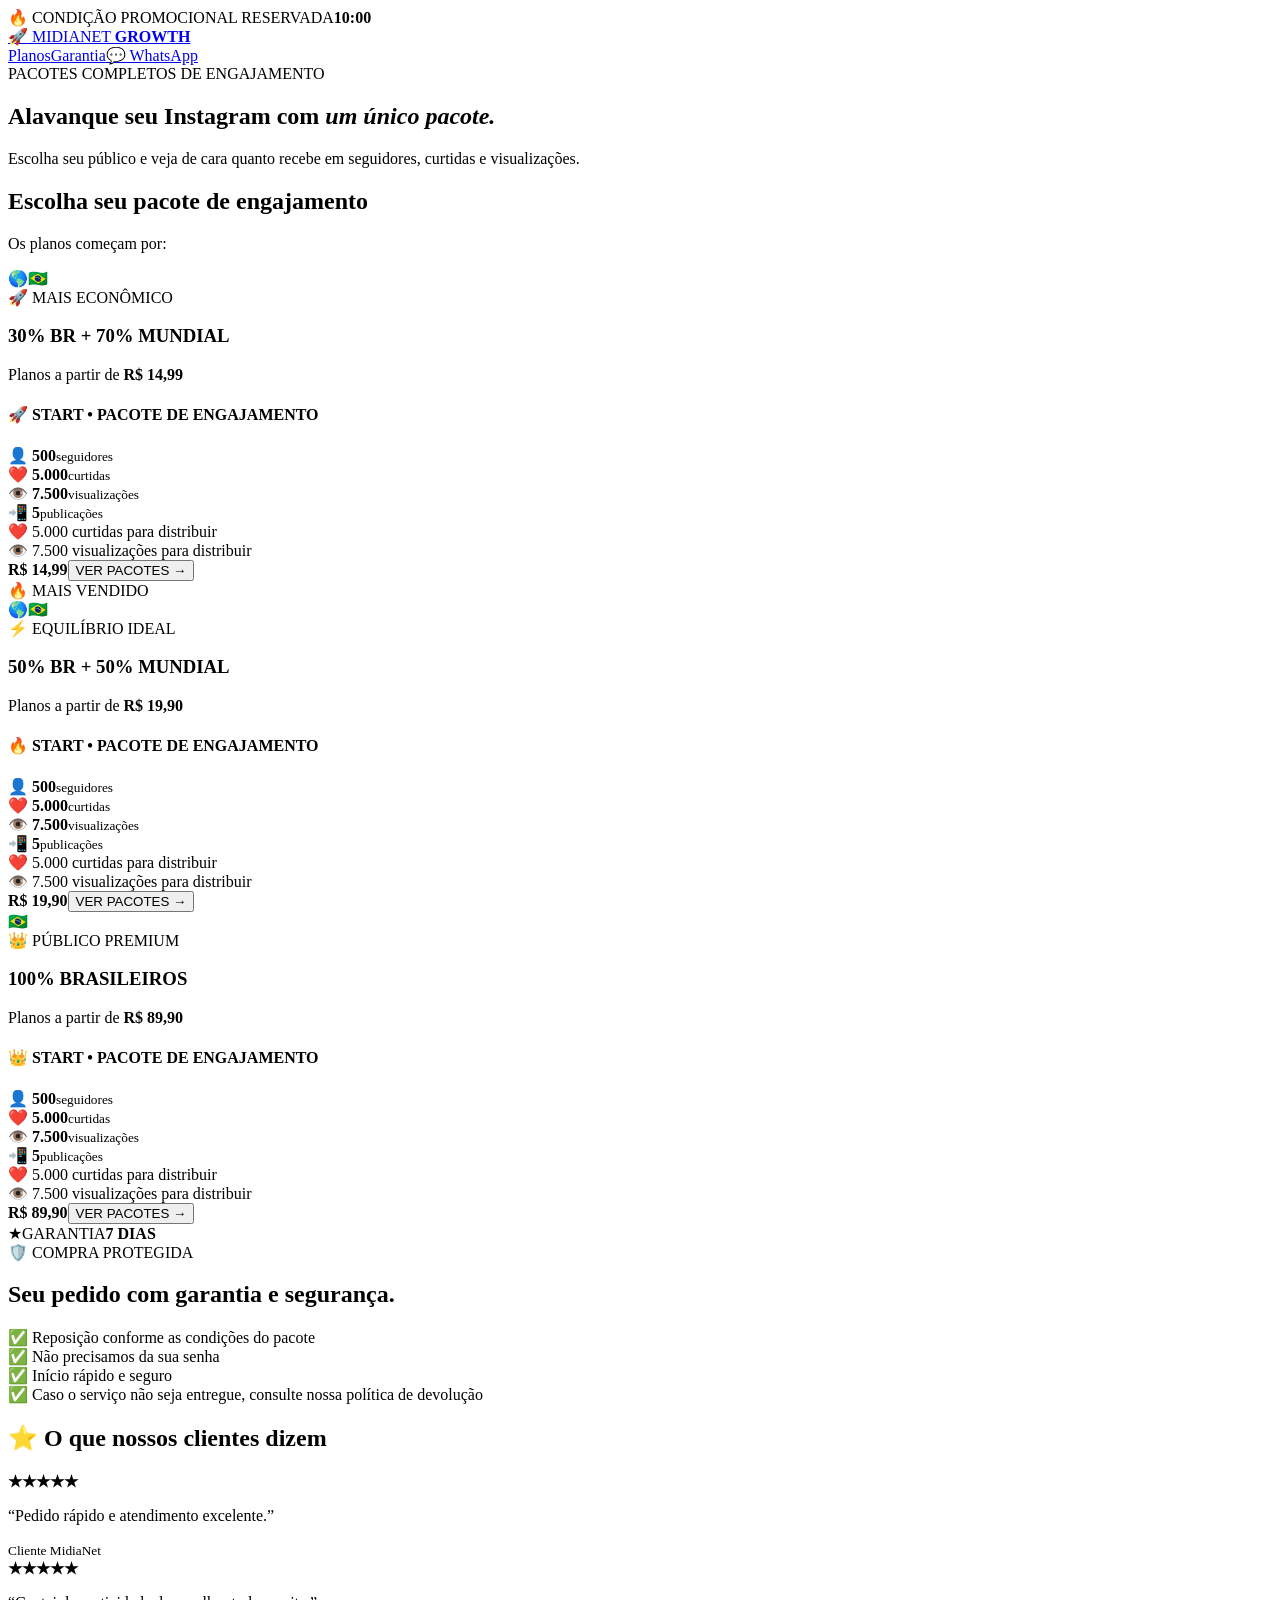
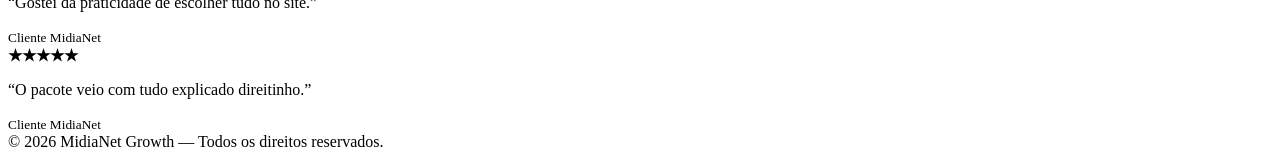
==== commit d0a6e83e: "Update index.html" ====
--- a/index.html
+++ b/index.html
@@ -1,157 +1,27 @@
 <!doctype html>
 <html lang="pt-BR">
 <head>
-<meta charset="utf-8">
-<meta name="viewport" content="width=device-width, initial-scale=1">
-<title>MidiaNet Growth — Cresça no Instagram</title>
-<meta name="description" content="Planos de seguidores, curtidas e visualizações para Instagram.">
+<meta charset="utf-8"><meta name="viewport" content="width=device-width,initial-scale=1">
+<title>MidiaNet Growth — Pacotes de Engajamento</title>
+<meta name="description" content="Pacotes completos de engajamento para Instagram.">
 <link rel="preconnect" href="https://fonts.googleapis.com">
 <link href="https://fonts.googleapis.com/css2?family=Poppins:wght@400;500;600;700;800;900&display=swap" rel="stylesheet">
-<link rel="stylesheet" href="styles.css">
+<link rel="stylesheet" href="styles.css"><script src="pixel.js"></script>
 </head>
 <body>
-
-<header class="top">
-  <a class="logo" href="index.html"><span>🚀</span> MIDIANET <b>GROWTH</b></a>
-  <nav>
-    <a href="#como">Como funciona</a>
-    <a href="#servicos">Planos</a>
-    <a href="#faq">FAQ</a>
-    <a class="wa" href="https://wa.me/5521991689838" target="_blank">◉ Fale no WhatsApp</a>
-  </nav>
-</header>
-
+<div class="timer-bar">🔥 <span>CONDIÇÃO PROMOCIONAL RESERVADA</span><b id="timer">10:00</b></div>
+<header class="top"><a class="logo" href="index.html">🚀 MIDIANET <b>GROWTH</b></a><nav><a href="#servicos">Planos</a><a href="#garantia">Garantia</a><a class="wa" href="https://wa.me/5521991689838" target="_blank">💬 WhatsApp</a></nav></header>
 <main>
-<section class="hero">
-  <div class="hero-copy">
-    <div class="eyebrow">⚡ ENTREGA RÁPIDA</div>
-    <h1>Impulsione seu<br>Instagram com<br><em>quem entende<br>de crescimento!</em></h1>
-    <p>Pacotes completos de engajamento para fortalecer seu perfil com seguidores, curtidas e visualizações.</p>
-  </div>
-  <div class="hero-art" aria-hidden="true">
-    <div class="rocket">🚀</div>
-    <div class="curve"></div>
-    <div class="bars"><i></i><i></i><i></i><i></i><i></i></div>
-    <div class="bubble heart">♥</div>
-    <div class="bubble person">●</div>
-  </div>
-</section>
-
-<section class="benefits">
-  <div><strong>⚡</strong><b>Entrega Rápida</b><span>Início em até 24h</span></div>
-  <div><strong>🛡</strong><b>100% Seguro</b><span>Sem senha</span></div>
-  <div><strong>◉</strong><b>Suporte Premium</b><span>Atendimento humanizado</span></div>
-  <div><strong>☆</strong><b>Melhores Preços</b><span>do mercado</span></div>
-</section>
-
-<section id="servicos" class="services">
-  <div class="section-title">
-    <h2>Planos a partir de <em>R$ 14,99</em></h2>
-    <p>Escolha o pacote de engajamento ideal para o seu perfil.</p>
-  </div>
-
-  <div class="service-grid">
-    <article class="service green">
-      <div class="icon flags">🌎🇧🇷</div>
-      <span class="engagement-label">🚀 PACOTE DE ENGAJAMENTO</span>
-      <h3>30% BR + 70% MUNDIAL</h3>
-      <b class="sub">Mais econômico</b>
-      <p>Uma combinação de seguidores brasileiros e internacionais.</p>
-      <div class="preview">
-        <h4>🚀 START</h4>
-        <ul>
-          <li>👤 500 seguidores</li>
-          <li>❤️ 5.000 curtidas</li>
-          <li>👁️ 7.500 visualizações</li>
-          <li>📸 5 publicações</li>
-        </ul>
-        <hr>
-        <small>❤️ 1.000 curtidas por publicação</small>
-        <small>👁️ 1.000 visualizações por publicação</small>
-      </div>
-      <strong class="price">R$ 14,99</strong>
-      <a class="outline" href="planos.html?servico=30-70">VER TODOS OS PLANOS</a>
-    </article>
-
-    <article class="service yellow featured">
-      <span class="tag">🔥 MAIS VENDIDO</span>
-      <div class="icon flags">🌎🇧🇷</div>
-      <span class="engagement-label">🔥 PACOTE DE ENGAJAMENTO</span>
-      <h3>50% BR + 50% MUNDIAL</h3>
-      <b class="sub">Equilíbrio perfeito</b>
-      <p>O equilíbrio ideal entre público brasileiro e internacional.</p>
-      <div class="preview">
-        <h4>🚀 START</h4>
-        <ul>
-          <li>👤 500 seguidores</li>
-          <li>❤️ 5.000 curtidas</li>
-          <li>👁️ 7.500 visualizações</li>
-          <li>📸 5 publicações</li>
-        </ul>
-        <hr>
-        <small>❤️ 1.000 curtidas por publicação</small>
-        <small>👁️ 1.000 visualizações por publicação</small>
-      </div>
-      <strong class="price">R$ 19,90</strong>
-      <a class="outline" href="planos.html?servico=50-50">VER TODOS OS PLANOS</a>
-    </article>
-
-    <article class="service purple">
-      <div class="icon flags">🇧🇷</div>
-      <span class="engagement-label">👑 PACOTE DE ENGAJAMENTO</span>
-      <h3>100% BRASILEIROS</h3>
-      <b class="sub">Premium</b>
-      <p>Seguidores exclusivamente brasileiros para resultados ainda melhores.</p>
-      <div class="preview">
-        <h4>🚀 START</h4>
-        <ul>
-          <li>👤 500 seguidores</li>
-          <li>❤️ 5.000 curtidas</li>
-          <li>👁️ 7.500 visualizações</li>
-          <li>📸 5 publicações</li>
-        </ul>
-        <hr>
-        <small>❤️ 1.000 curtidas por publicação</small>
-        <small>👁️ 1.000 visualizações por publicação</small>
-      </div>
-      <strong class="price">R$ 89,90</strong>
-      <a class="outline" href="planos.html?servico=br">VER TODOS OS PLANOS</a>
-    </article>
-  </div>
-</section>
-
-<section id="como" class="how">
-  <h2>Como funciona?</h2>
-  <div class="steps">
-    <div><b>1</b><span>👥</span><strong>Escolha o tipo<br>de seguidores</strong></div>
-    <i>→</i>
-    <div><b>2</b><span>📋</span><strong>Selecione o<br>plano ideal</strong></div>
-    <i>→</i>
-    <div><b>3</b><span>💳</span><strong>Finalize seu pedido<br>com segurança</strong></div>
-    <i>→</i>
-    <div><b>4</b><span>🚀</span><strong>Receba e veja<br>seu perfil crescer!</strong></div>
-  </div>
-</section>
-
-<section class="security">
-  <div><b>🔒 Pagamento 100% Seguro</b><span>Pix, Cartão e Boleto</span></div>
-  <div class="payments">✦ pix　 <b>VISA</b>　<b>● Mastercard</b>　 ▤ Boleto</div>
-  <div><b>🛡 Seus dados protegidos</b><span>Criptografia e segurança total</span></div>
-</section>
-
-<section id="faq" class="faq">
-  <h2>Dúvidas frequentes</h2>
-  <details><summary>Preciso informar minha senha?</summary><p>Não. Nunca pedimos sua senha.</p></details>
-  <details><summary>Como faço o pedido?</summary><p>Você escolhe o serviço, o plano, informa seu perfil e finaliza pelo WhatsApp.</p></details>
-  <details><summary>Quais formas de pagamento?</summary><p>Você poderá escolher Pix ou cartão no momento da finalização.</p></details>
-</section>
-
-<section class="cta">
-  <div><h2>Seu crescimento começa agora!</h2><p>Escolha seu plano e veja sua rede social decolar.</p></div>
-  <a class="btn" href="#servicos">VER TODOS OS PLANOS　›</a>
-</section>
-</main>
-
-<footer>© 2026 MidiaNet Growth — Todos os direitos reservados.</footer>
-</body>
-</html>+<section class="hero-mini"><div><div class="eyebrow">PACOTES COMPLETOS DE ENGAJAMENTO</div><h1>Alavanque seu Instagram com <em>um único pacote.</em></h1><p>Escolha seu público e veja de cara quanto recebe em seguidores, curtidas e visualizações.</p></div></section>
+<section id="servicos" class="services compact">
+<div class="section-title"><h2>Escolha seu pacote de engajamento</h2><p>Os planos começam por:</p></div>
+<div class="service-grid">
+<article class="service green service-click" data-service="30% BR + 70% Mundial" data-key="30-70"><div class="icon flags">🌎🇧🇷</div><span class="engagement-label">🚀 MAIS ECONÔMICO</span><h3>30% BR + 70% MUNDIAL</h3><div class="from">Planos a partir de <strong>R$ 14,99</strong></div><div class="preview highlight"><h4>🚀 START • PACOTE DE ENGAJAMENTO</h4><div class="mini-grid"><div>👤 <b>500</b><small>seguidores</small></div><div>❤️ <b>5.000</b><small>curtidas</small></div><div>👁️ <b>7.500</b><small>visualizações</small></div><div>📲 <b>5</b><small>publicações</small></div></div><div class="use-line">❤️ 5.000 curtidas para distribuir<br>👁️ 7.500 visualizações para distribuir</div></div><strong class="price">R$ 14,99</strong><button class="outline">VER PACOTES →</button></article>
+<article class="service yellow featured service-click" data-service="50% BR + 50% Mundial" data-key="50-50"><span class="tag">🔥 MAIS VENDIDO</span><div class="icon flags">🌎🇧🇷</div><span class="engagement-label">⚡ EQUILÍBRIO IDEAL</span><h3>50% BR + 50% MUNDIAL</h3><div class="from">Planos a partir de <strong>R$ 19,90</strong></div><div class="preview highlight"><h4>🔥 START • PACOTE DE ENGAJAMENTO</h4><div class="mini-grid"><div>👤 <b>500</b><small>seguidores</small></div><div>❤️ <b>5.000</b><small>curtidas</small></div><div>👁️ <b>7.500</b><small>visualizações</small></div><div>📲 <b>5</b><small>publicações</small></div></div><div class="use-line">❤️ 5.000 curtidas para distribuir<br>👁️ 7.500 visualizações para distribuir</div></div><strong class="price">R$ 19,90</strong><button class="outline">VER PACOTES →</button></article>
+<article class="service purple service-click" data-service="100% Brasileiros" data-key="br"><div class="icon flags">🇧🇷</div><span class="engagement-label">👑 PÚBLICO PREMIUM</span><h3>100% BRASILEIROS</h3><div class="from">Planos a partir de <strong>R$ 89,90</strong></div><div class="preview highlight"><h4>👑 START • PACOTE DE ENGAJAMENTO</h4><div class="mini-grid"><div>👤 <b>500</b><small>seguidores</small></div><div>❤️ <b>5.000</b><small>curtidas</small></div><div>👁️ <b>7.500</b><small>visualizações</small></div><div>📲 <b>5</b><small>publicações</small></div></div><div class="use-line">❤️ 5.000 curtidas para distribuir<br>👁️ 7.500 visualizações para distribuir</div></div><strong class="price">R$ 89,90</strong><button class="outline">VER PACOTES →</button></article>
+</div></section>
+<section id="garantia" class="trust-bottom"><div class="guarantee-card"><div class="seal">★<span>GARANTIA</span><b>7 DIAS</b></div><div><div class="smallcap">🛡️ COMPRA PROTEGIDA</div><h2>Seu pedido com garantia e segurança.</h2><p>✅ Reposição conforme as condições do pacote<br>✅ Não precisamos da sua senha<br>✅ Início rápido e seguro<br>✅ Caso o serviço não seja entregue, consulte nossa política de devolução</p></div></div>
+<div class="testimonials"><h2>⭐ O que nossos clientes dizem</h2><div class="testi-grid"><div><b>★★★★★</b><p>“Pedido rápido e atendimento excelente.”</p><small>Cliente MidiaNet</small></div><div><b>★★★★★</b><p>“Gostei da praticidade de escolher tudo no site.”</p><small>Cliente MidiaNet</small></div><div><b>★★★★★</b><p>“O pacote veio com tudo explicado direitinho.”</p><small>Cliente MidiaNet</small></div></div></div></section>
+</main><footer>© 2026 MidiaNet Growth — Todos os direitos reservados.</footer>
+<script src="app.js"></script><script>document.querySelectorAll('.service-click').forEach(c=>c.addEventListener('click',()=>{const key=c.dataset.key;sessionStorage.setItem('servico',key);if(typeof fbq==='function')fbq('track','ViewContent',{content_name:c.dataset.service,content_category:'Pacote de Engajamento'});location.href='planos.html?servico='+encodeURIComponent(key)}));</script>
+</body></html>
--- a/styles.css
+++ b/styles.css
@@ -1,49 +1,37 @@
-*{box-sizing:border-box}html{scroll-behavior:smooth}body{margin:0;background:#030509;color:#f7f7fa;font-family:Poppins,Arial,sans-serif}a{text-decoration:none;color:inherit}.top{height:78px;border-bottom:1px solid #20242d;display:flex;align-items:center;justify-content:space-between;padding:0 3.5%;background:#030509;position:sticky;top:0;z-index:10}.logo{font-weight:900;font-size:20px;line-height:1.05;letter-spacing:.02em}.logo span{font-size:30px}.logo b{display:block;color:#baff00;margin-left:44px}nav{display:flex;align-items:center;gap:38px;font-size:14px;color:#eee}nav .wa{border:1px solid #baff00;border-radius:9px;padding:10px 18px;font-weight:700}.hero{max-width:1100px;margin:auto;min-height:325px;display:grid;grid-template-columns:45% 55%;align-items:center;padding:35px 3% 18px}.eyebrow{color:#baff00;font-size:11px;font-weight:800}.hero h1{font-size:clamp(38px,5vw,58px);line-height:1.02;margin:12px 0;font-weight:900}.hero h1 em{color:#baff00;font-style:normal}.hero p{font-size:16px;color:#bbb;line-height:1.55;max-width:500px}.hero-art{height:270px;position:relative;overflow:hidden}.rocket{position:absolute;right:12%;top:4%;font-size:105px;filter:drop-shadow(0 0 16px #9b38ff)}.curve{position:absolute;right:18%;top:50%;width:500px;height:90px;border-top:4px solid #baff00;border-radius:50%;transform:rotate(-17deg);filter:drop-shadow(0 0 8px #baff00)}.bars{position:absolute;right:12%;bottom:16px;display:flex;align-items:end;gap:10px}.bars i{display:block;width:34px;border:2px solid #baff00;border-radius:5px 5px 0 0;box-shadow:0 0 12px #baff00}.bars i:nth-child(1){height:20px}.bars i:nth-child(2){height:45px}.bars i:nth-child(3){height:70px}.bars i:nth-child(4){height:105px;border-color:#a855f7}.bars i:nth-child(5){height:145px;border-color:#a855f7}.bubble{position:absolute;border:2px solid #c52bff;color:#ff43ff;border-radius:12px;width:54px;height:54px;display:grid;place-items:center;font-size:28px;box-shadow:0 0 20px #9d25ff}.heart{right:0;top:35%}.person{right:3%;top:60%;color:#a855f7}.benefits{max-width:1100px;margin:0 auto 25px;border:1px solid #2b3039;border-radius:13px;display:grid;grid-template-columns:repeat(4,1fr);overflow:hidden}.benefits div{padding:12px 18px;border-right:1px solid #2b3039;display:grid;grid-template-columns:35px 1fr;column-gap:8px;align-items:center}.benefits div:last-child{border:0}.benefits strong{grid-row:1/3;font-size:25px;color:#baff00}.benefits b{font-size:12px}.benefits span{font-size:11px;color:#aaa}.services{max-width:1200px;margin:auto;padding:10px 3% 30px}.section-title{text-align:center;margin-bottom:16px}.section-title h2{font-size:29px;margin:0}.section-title em{color:#baff00;font-style:normal}.section-title p{color:#aaa;margin:3px}.service-grid{display:grid;grid-template-columns:repeat(3,1fr);gap:12px}.service{position:relative;padding:17px 14px;border:1px solid #008e4b;border-radius:13px;text-align:center;background:radial-gradient(circle at 50% 35%,rgba(0,150,75,.08),transparent 60%)}.service.yellow{border-color:#8c8e00;background:radial-gradient(circle at 50% 35%,rgba(180,190,0,.09),transparent 60%)}.service.purple{border-color:#8627bb;background:radial-gradient(circle at 50% 35%,rgba(140,40,220,.08),transparent 60%)}.service .icon{font-size:43px;color:#00d56b}.yellow .icon{color:#d7e800}.purple .icon{color:#c43cff}.service h3{font-size:17px;margin:3px 0}.sub{color:#baff00}.yellow .sub{color:#d7e800}.purple .sub{color:#c43cff}.service>p{font-size:12px;color:#ccc;min-height:37px}.tag{position:absolute;top:0;left:50%;transform:translate(-50%,-50%);background:#101300;border:1px solid #aaa900;border-radius:20px;padding:4px 11px;font-size:10px;color:#dff000;font-weight:800;white-space:nowrap}.preview{border:1px solid #25302b;border-radius:10px;text-align:left;padding:11px 12px;margin-top:9px;background:rgba(0,0,0,.25)}.yellow .preview{border-color:#444715}.purple .preview{border-color:#3d1d4f}.preview h4{margin:0 0 8px;color:#baff00;font-size:17px}.preview ul{list-style:none;padding:0;margin:0;line-height:1.9;font-size:12px}.preview hr{border:0;border-top:1px solid #30343a;margin:8px 0}.preview small{display:block;color:#ddd;font-size:11px;line-height:1.9}.price{display:block;font-size:25px;color:#baff00;margin:9px}.yellow .price{color:#dff000}.purple .price{color:#c43cff}.outline{display:block;border:1px solid currentColor;color:#baff00;border-radius:7px;padding:8px;font-size:11px;font-weight:800}.yellow .outline{color:#dff000}.purple .outline{color:#c43cff}.how,.security,.faq,.cta{max-width:1100px;margin:12px auto;padding:20px;border:1px solid #252a34;border-radius:13px}.how h2{text-align:center;margin:0 0 15px}.steps{display:flex;align-items:center;justify-content:space-between;gap:8px}.steps div{display:grid;grid-template-columns:32px 38px 1fr;align-items:center;gap:7px}.steps b{background:#52149b;border-radius:7px;padding:8px;text-align:center}.steps span{font-size:26px;color:#b13cff}.steps strong{font-size:11px}.steps i{color:#aaa}.security{display:grid;grid-template-columns:1fr 1fr 1fr;align-items:center;gap:20px;font-size:12px}.security div{display:flex;flex-direction:column;gap:4px}.security span{color:#aaa}.payments{text-align:center;font-size:17px}.faq{max-width:700px}.faq h2{text-align:center}.faq details{border:1px solid #272c35;border-radius:8px;margin:7px 0;padding:11px}.faq summary{cursor:pointer;font-weight:700}.faq p{color:#aaa;font-size:13px}.cta{display:flex;justify-content:space-between;align-items:center;padding:22px 28px;border-color:#8428c7;background:radial-gradient(circle at 80%,rgba(130,30,220,.35),transparent 60%)}.cta h2{margin:0;font-size:23px}.cta p{margin:3px 0;color:#ccc}.btn{background:#baff00;color:#080900;padding:13px 20px;border-radius:8px;font-weight:900}footer{text-align:center;border-top:1px solid #20242d;padding:24px;color:#777;font-size:12px;margin-top:20px}@media(max-width:800px){.top{height:64px}.logo{font-size:15px}.logo span{font-size:23px}.logo b{margin-left:33px}nav{gap:8px;font-size:10px}nav a:not(.wa){display:none}.hero{grid-template-columns:1fr;min-height:auto;text-align:center;padding-top:32px}.hero p{margin:0 auto}.hero-art{height:180px;margin-top:10px}.rocket{font-size:75px;right:25%;top:0}.curve{width:330px;right:18%;top:55%}.bars{right:20%;bottom:5px}.bars i{width:23px}.bars i:nth-child(1){height:12px}.bars i:nth-child(2){height:28px}.bars i:nth-child(3){height:45px}.bars i:nth-child(4){height:65px}.bars i:nth-child(5){height:90px}.bubble{width:40px;height:40px;font-size:20px}.heart{right:3%;top:35%}.person{right:3%;top:60%}.benefits{grid-template-columns:1fr 1fr;margin:0 3% 20px}.benefits div{padding:10px}.service-grid{grid-template-columns:1fr}.service{padding:20px 15px}.preview{max-width:420px;margin:10px auto}.section-title h2{font-size:25px}.steps{display:grid;grid-template-columns:1fr 1fr;gap:15px}.steps i{display:none}.steps div{grid-template-columns:28px 30px 1fr}.security{grid-template-columns:1fr;text-align:center}.security div{align-items:center}.cta{flex-direction:column;text-align:center;gap:15px}.cta h2{font-size:20px}}@media(max-width:420px){.hero h1{font-size:38px}.benefits b{font-size:10px}.benefits span{font-size:9px}.benefits strong{font-size:20px}.logo{font-size:12px}nav .wa{padding:8px 9px}.service h3{font-size:16px}}
-/* Cards de planos — destaque comercial */
-.plan-card{position:relative;border:1px solid #008e4b;border-radius:16px;overflow:hidden;background:linear-gradient(180deg,rgba(8,20,16,.98),rgba(3,7,9,.98));box-shadow:0 12px 35px rgba(0,0,0,.3);text-align:left;padding:0;transition:.2s}
-.plan-card:hover{transform:translateY(-3px);box-shadow:0 18px 45px rgba(0,0,0,.45)}
-.plan-card.yellow{border-color:#a3a900;background:linear-gradient(180deg,rgba(27,28,7,.98),rgba(5,7,5,.98))}
-.plan-card.purple{border-color:#922fd0;background:linear-gradient(180deg,rgba(25,9,35,.98),rgba(5,5,10,.98))}
-.plan-card.featured{box-shadow:0 0 0 1px rgba(220,235,0,.15),0 15px 45px rgba(170,180,0,.12)}
-.plan-head{padding:22px 20px 14px;border-bottom:1px solid rgba(255,255,255,.08);display:flex;justify-content:space-between;align-items:center;gap:10px}
-.plan-badge{font-size:17px;font-weight:900;color:#baff00;letter-spacing:.3px}
-.yellow .plan-badge{color:#e4ef00}.purple .plan-badge{color:#cf52ff}
-.plan-price{font-size:24px;color:#fff;white-space:nowrap}
-.plan-main{padding:18px 20px 14px}
-.plan-main h3{font-size:13px;margin:0 0 12px;color:#ddd;text-transform:uppercase;letter-spacing:.8px}
-.benefit-grid{display:grid;grid-template-columns:repeat(2,1fr);gap:8px}
-.benefit{min-height:74px;border:1px solid rgba(255,255,255,.08);background:rgba(255,255,255,.025);border-radius:10px;padding:9px;display:grid;grid-template-columns:25px 1fr;grid-template-rows:1fr 1fr;column-gap:5px;align-items:center}
-.benefit span{grid-row:1/3;font-size:21px}.benefit b{font-size:16px;line-height:1}.benefit small{font-size:10px;color:#9f9f9f}
-.distribution{margin-top:12px;padding:12px;border-radius:10px;background:rgba(0,0,0,.25);border:1px solid rgba(255,255,255,.07);font-size:11px;color:#d9d9d9;line-height:1.9}
-.distribution strong{display:block;color:#fff;font-size:12px;margin-bottom:3px}
-.distribution b{color:#baff00}.yellow .distribution b{color:#e4ef00}.purple .distribution b{color:#cf52ff}
-.distribution small{display:block;color:#888;font-size:9px;margin-top:3px;line-height:1.4}
-.plan-cta{display:flex;justify-content:space-between;align-items:center;margin:4px 20px 20px;padding:12px 14px;border-radius:9px;border:1px solid #baff00;color:#baff00;font-weight:900;font-size:11px;background:rgba(186,255,0,.04)}
-.yellow .plan-cta{border-color:#e4ef00;color:#e4ef00;background:rgba(228,239,0,.04)}
-.purple .plan-cta{border-color:#cf52ff;color:#cf52ff;background:rgba(207,82,255,.04)}
-.plan-cta span{font-size:18px}.plan-card .tag{z-index:2}
-@media(max-width:800px){.plan-head{padding:18px 15px 12px}.plan-main{padding:14px 15px 10px}.plan-price{font-size:21px}.plan-badge{font-size:15px}.benefit b{font-size:15px}.plan-cta{margin:4px 15px 15px}}
-
-/* CHECKOUT PREMIUM */
-.checkout-page{background:radial-gradient(circle at 50% 0%,rgba(125,40,220,.10),transparent 34%),#030509;min-height:100vh}
-.checkout-top{position:sticky;top:0;background:rgba(3,5,9,.94);backdrop-filter:blur(14px)}
-.checkout-wrap{width:min(760px,92%);margin:0 auto;padding:28px 0 60px}
-.back-link{display:inline-flex;align-items:center;color:#aaa;font-size:14px;font-weight:600;margin-bottom:24px;transition:.2s}.back-link:hover{color:#baff00}
-.checkout-title{text-align:center;margin-bottom:22px}.checkout-kicker{display:inline-block;color:#baff00;font-size:10px;font-weight:900;letter-spacing:.12em;margin-bottom:8px}.checkout-title h1{font-size:clamp(30px,6vw,45px);line-height:1.08;margin:0 0 8px;font-weight:900}.checkout-title p{color:#999;margin:0;font-size:14px}
-.selected-plan{position:relative;border:1px solid #baff00;border-radius:18px;background:linear-gradient(145deg,rgba(186,255,0,.08),rgba(124,40,220,.07) 55%,rgba(0,0,0,.18));padding:24px;overflow:hidden;box-shadow:0 0 45px rgba(186,255,0,.07)}
-.selected-plan:before{content:"";position:absolute;right:-80px;top:-100px;width:220px;height:220px;border-radius:50%;background:radial-gradient(circle,rgba(186,255,0,.13),transparent 68%);pointer-events:none}
-.selected-plan small{display:block;color:#baff00;font-size:10px;font-weight:900;letter-spacing:.12em;margin-bottom:5px}.selected-plan h2{margin:0 0 5px;font-size:28px;font-weight:900}.selected-plan>p{margin:0 0 18px;color:#aaa;font-size:13px}.selected-plan hr{border:0;border-top:1px solid rgba(255,255,255,.1);margin:0 0 15px}
-.selected-plan .plan-details{display:grid;grid-template-columns:repeat(4,1fr);gap:9px}.selected-plan .detail{border:1px solid rgba(255,255,255,.08);background:rgba(0,0,0,.22);border-radius:10px;padding:10px;text-align:center}.selected-plan .detail b{display:block;font-size:17px;color:#fff}.selected-plan .detail span{display:block;font-size:9px;color:#999;margin-top:2px}.selected-plan .per-post{margin-top:12px;padding:11px 13px;border-radius:10px;background:rgba(0,0,0,.24);font-size:11px;color:#bbb}.selected-plan .per-post b{color:#baff00}.selected-plan .total{display:flex;align-items:center;justify-content:space-between;margin-top:17px}.selected-plan .total span{font-size:11px;color:#aaa;text-transform:uppercase;letter-spacing:.08em}.selected-plan .total strong{font-size:30px;color:#baff00;font-weight:900}
-.checkout-trust{display:grid;grid-template-columns:repeat(3,1fr);gap:1px;margin:14px 0;background:#252a34;border:1px solid #252a34;border-radius:12px;overflow:hidden}.checkout-trust div{background:#080b10;padding:13px;text-align:center}.checkout-trust b{display:block;font-size:11px}.checkout-trust span{display:block;color:#777;font-size:9px;margin-top:2px}
-.checkout-form-card{margin-top:14px;border:1px solid #252a34;border-radius:18px;background:#080b10;padding:24px}.form-heading{display:flex;gap:12px;align-items:center;margin-bottom:20px}.form-heading>span{width:35px;height:35px;display:grid;place-items:center;border-radius:9px;background:#52149b;color:#fff;font-weight:900;font-size:13px}.form-heading h2{margin:0;font-size:19px}.form-heading p{margin:2px 0 0;color:#777;font-size:11px}.checkout-form{display:flex;flex-direction:column;gap:13px}.checkout-form label{font-size:11px;color:#ccc;font-weight:700}.checkout-form input,.checkout-form select{width:100%;margin-top:6px;border:1px solid #292f39;background:#030509;color:#fff;border-radius:10px;padding:14px;font:inherit;font-size:13px;outline:none;transition:.2s}.checkout-form input::placeholder{color:#626772}.checkout-form input:focus,.checkout-form select:focus{border-color:#baff00;box-shadow:0 0 0 3px rgba(186,255,0,.07)}.checkout-submit{margin-top:5px;border:0;border-radius:11px;padding:16px 18px;background:linear-gradient(90deg,#baff00,#d5ff38);color:#050700;font-size:13px;font-weight:900;display:flex;align-items:center;justify-content:center;gap:10px;cursor:pointer;box-shadow:0 8px 28px rgba(186,255,0,.18);transition:.2s}.checkout-submit:hover{transform:translateY(-2px);box-shadow:0 12px 34px rgba(186,255,0,.28)}.checkout-submit strong{font-size:19px}.checkout-note{text-align:center;color:#666;font-size:9px;margin:0}
-@media(max-width:600px){.checkout-wrap{width:min(94%,520px);padding-top:20px}.back-link{margin-bottom:18px}.checkout-title{margin-bottom:18px}.checkout-title h1{font-size:29px}.checkout-title p{font-size:12px}.selected-plan{padding:18px 15px;border-radius:15px}.selected-plan h2{font-size:24px}.selected-plan .plan-details{grid-template-columns:repeat(2,1fr)}.selected-plan .detail b{font-size:16px}.selected-plan .total strong{font-size:26px}.checkout-trust{grid-template-columns:1fr}.checkout-trust div{padding:10px}.checkout-form-card{padding:18px 15px;border-radius:15px}.form-heading h2{font-size:17px}.checkout-submit{font-size:11px;padding:15px 10px}}
-
-/* Upgrade visual — foco em pacotes de engajamento */
-.engagement-label{display:inline-block;margin:4px 0 8px;padding:5px 10px;border:1px solid rgba(186,255,0,.45);border-radius:999px;background:rgba(186,255,0,.06);color:#baff00;font-size:10px;font-weight:900;letter-spacing:.04em}.yellow .engagement-label{color:#e4ef00;border-color:rgba(228,239,0,.5);background:rgba(228,239,0,.06)}.purple .engagement-label{color:#cf52ff;border-color:rgba(207,82,255,.5);background:rgba(207,82,255,.06)}.service .flags{font-size:38px;filter:drop-shadow(0 0 10px rgba(186,255,0,.2))}.service h3{letter-spacing:.01em}.preview{box-shadow:inset 0 0 25px rgba(255,255,255,.015)}
-
-/* Planos: mais cara de produto/engajamento */
-.plan-card .plan-badge{letter-spacing:.02em}.plan-card .plan-main h3{text-transform:uppercase;letter-spacing:.04em}.plan-card .benefit-grid .benefit{min-height:78px}.plan-card .plan-cta{box-shadow:0 0 18px rgba(186,255,0,.06)}
-
-/* Checkout premium */
-.checkout-wrap{max-width:700px}.checkout-title{margin-bottom:16px}.checkout-kicker{padding:6px 11px;border:1px solid rgba(186,255,0,.35);border-radius:999px;background:rgba(186,255,0,.05)}.selected-plan{border:1px solid #8a35d0;border-radius:18px;background:radial-gradient(circle at 80% 10%,rgba(154,55,255,.16),transparent 42%),linear-gradient(145deg,#10121d,#07090e);padding:22px;box-shadow:0 15px 45px rgba(0,0,0,.35),0 0 30px rgba(135,45,220,.08)}.selected-plan>small{color:#baff00;font-weight:900;letter-spacing:.12em}.selected-plan h2{font-size:28px;margin:8px 0 2px}.selected-plan>p{color:#a9aab2;margin:0 0 14px}.selected-plan hr{border:0;border-top:1px solid #2c2f3b}.selected-plan .plan-details{display:grid;grid-template-columns:repeat(2,1fr);gap:9px;margin:15px 0}.selected-plan .detail{padding:12px;border:1px solid #292d38;border-radius:10px;background:rgba(255,255,255,.025)}.selected-plan .detail b{display:block;font-size:17px;color:#fff}.selected-plan .detail span{display:block;color:#8f929d;font-size:10px;margin-top:2px}.selected-plan .per-post{padding:13px 14px;border-radius:11px;background:rgba(186,255,0,.045);border:1px solid rgba(186,255,0,.16);color:#aaa;font-size:11px;line-height:1.8}.selected-plan .per-post b{color:#baff00}.selected-plan .total{display:flex;justify-content:space-between;align-items:end;margin-top:16px;padding-top:14px;border-top:1px solid #2a2d36}.selected-plan .total span{color:#aaa;font-size:11px}.selected-plan .total strong{font-size:31px;color:#baff00}.checkout-trust{margin:12px 0}.checkout-form-card{border-color:#6f2cb4;background:linear-gradient(145deg,rgba(19,13,31,.98),rgba(7,9,13,.98));box-shadow:0 14px 40px rgba(0,0,0,.28)}.checkout-form-card:before{content:'03';float:right;color:#5d5f6a;font-weight:900;font-size:12px}.form-heading>span{background:linear-gradient(135deg,#7a2fe0,#b24cff);box-shadow:0 0 18px rgba(142,45,220,.25)}.checkout-submit{background:linear-gradient(90deg,#baff00,#d8ff55);font-size:13px;min-height:55px}.checkout-note{font-size:10px}
-@media(max-width:600px){.service .flags{font-size:34px}.engagement-label{font-size:9px}.selected-plan{padding:17px}.selected-plan h2{font-size:24px}.selected-plan .detail{padding:11px}.selected-plan .detail b{font-size:15px}.selected-plan .total strong{font-size:28px}.checkout-form-card{padding:18px 15px}.checkout-title h1{font-size:28px}}
+'30-70':{name:'30% BR + 70% MUNDIAL',color:'green',plans:[
+{name:'START',followers:'500',likes:'5.000',views:'7.500',posts:5,comments:0,price:'R$ 14,99'},
+{name:'BÁSICO',followers:'1.000',likes:'10.000',views:'15.000',posts:7,comments:0,price:'R$ 34,90'},
+{name:'PRO',followers:'2.000',likes:'20.000',views:'30.000',posts:10,comments:5,price:'R$ 69,90',hot:1},
+{name:'PREMIUM',followers:'5.000',likes:'45.000',views:'75.000',posts:15,comments:10,price:'R$ 159,90'},
+{name:'MASTER',followers:'10.000',likes:'100.000',views:'150.000',posts:20,comments:20,price:'R$ 329,90'}]},
+'50-50':{name:'50% BR + 50% MUNDIAL',color:'yellow',plans:[
+{name:'START',followers:'500',likes:'5.000',views:'7.500',posts:5,comments:0,price:'R$ 19,90'},
+{name:'BÁSICO',followers:'1.000',likes:'10.000',views:'15.000',posts:7,comments:0,price:'R$ 39,90'},
+{name:'PRO',followers:'2.000',likes:'20.000',views:'30.000',posts:10,comments:5,price:'R$ 79,90',hot:1},
+{name:'PREMIUM',followers:'5.000',likes:'45.000',views:'75.000',posts:15,comments:10,price:'R$ 179,90'},
+{name:'MASTER',followers:'10.000',likes:'100.000',views:'150.000',posts:20,comments:20,price:'R$ 349,90'}]},
+br:{name:'100% BRASILEIROS',color:'purple',plans:[
+{name:'START',followers:'500',likes:'5.000',views:'7.500',posts:5,comments:0,price:'R$ 89,90'},
+{name:'BÁSICO',followers:'1.000',likes:'10.000',views:'15.000',posts:7,comments:0,price:'R$ 149,90'},
+{name:'PRO',followers:'2.000',likes:'20.000',views:'30.000',posts:10,comments:5,price:'R$ 249,90',hot:1},
+{name:'PREMIUM',followers:'5.000',likes:'45.000',views:'75.000',posts:15,comments:10,price:'R$ 449,90'},
+{name:'MASTER',followers:'10.000',likes:'100.000',views:'150.000',posts:20,comments:20,price:'R$ 799,90'}]}};
+function num(s){return Number(String(s).replaceAll('.',''))}
+function per(total,posts){return Math.floor(num(total)/posts).toLocaleString('pt-BR')}
+function startTimer(){const key='midia_offer_until';let end=Number(localStorage.getItem(key));if(!end||end<Date.now()){end=Date.now()+10*60*1000;localStorage.setItem(key,String(end))}const els=document.querySelectorAll('#timer');const tick=()=>{let left=Math.max(0,end-Date.now());let sec=Math.floor(left/1000),m=Math.floor(sec/60),s=sec%60;els.forEach(e=>e.textContent=String(m).padStart(2,'0')+':'+String(s).padStart(2,'0'));};tick();setInterval(tick,1000)}startTimer();
+const key=new URLSearchParams(location.search).get('servico')||sessionStorage.getItem('servico')||'30-70';const svc=DATA[key]||DATA['30-70'];
+if(document.querySelector('#plans')){
+ sessionStorage.setItem('servico',key);document.querySelector('#service').textContent=svc.name;
+ document.querySelector('#plans').innerHTML=svc.plans.map((p,i)=>{const lp=per(p.likes,p.posts),vp=per(p.views,p.posts);return `<article class="plan-card ${svc.color} ${p.hot?'featured':''}" data-index="${i}">${p.hot?'<span class="tag">🔥 MAIS VENDIDO</span>':''}<div class="plan-top"><div><span class="plan-kicker">🚀 PACOTE DE ENGAJAMENTO</span><h3>${p.name}</h3></div><strong>${p.price}</strong></div><div class="benefit-grid"><div class="benefit">👤<b>${p.followers}</b><small>seguidores</small></div><div class="benefit">❤️<b>${p.likes}</b><small>curtidas</small></div><div class="benefit">👁️<b>${p.views}</b><small>visualizações</small></div><div class="benefit">📲<b>${p.posts}</b><small>publicações</small></div>${p.comments?`<div class="benefit">💬<b>${p.comments}</b><small>comentários</small></div>`:''}</div><div class="distribution"><b>📲 Você recebe um pacote completo</b><div>❤️ ${p.likes} curtidas para distribuir</div><div>👁️ ${p.views} visualizações para distribuir</div>${p.comments?`<div>💬 ${p.comments} comentários personalizados</div>`:''}<small>Você escolhe em quais publicações distribuir o engajamento, conforme as condições do pacote.</small></div><button class="plan-cta">QUERO ESTE PACOTE <span>→</span></button></article>`}).join('');
+ document.querySelectorAll('.plan-card').forEach(c=>c.addEventListener('click',()=>{const i=Number(c.dataset.index),p=svc.plans[i];sessionStorage.setItem('pedido',JSON.stringify({service:svc.name,plan:p,key}));if(typeof fbq==='function')fbq('track','InitiateCheckout',{content_name:p.name,content_category:svc.name,value:Number(p.price.replace('R$ ','').replace('.','').replace(',','.')),currency:'BRL'});location.href='checkout.html'}));
+}
+if(document.querySelector('#checkoutCard')){
+ const o=JSON.parse(sessionStorage.getItem('pedido')||'null');if(!o){location.href='index.html'}else{
+ const p=o.plan,lp=per(p.likes,p.posts),vp=per(p.views,p.posts);
+ document.querySelector('#checkoutCard').innerHTML=`<div class="selected"><div><span>🚀 PACOTE SELECIONADO</span><h2>${p.name}</h2><p>${o.service}</p></div><strong>${p.price}</strong><div class="selected-grid"><div>👤 <b>${p.followers}</b><small>seguidores</small></div><div>❤️ <b>${p.likes}</b><small>curtidas</small></div><div>👁️ <b>${p.views}</b><small>visualizações</small></div><div>📲 <b>${p.posts}</b><small>publicações</small></div>${p.comments?`<div>💬 <b>${p.comments}</b><small>comentários</small></div>`:''}</div><div class="distribution">❤️ <b>${lp}</b> curtidas por publicação em média<br>👁️ <b>${vp}</b> visualizações por publicação em média</div></div><form id="orderForm"><div class="form-section"><h3>👤 Seus dados</h3><label>Seu nome<input id="nome" autocomplete="name" placeholder="Digite seu nome" required></label><label>Seu WhatsApp<input id="telefone" inputmode="tel" autocomplete="tel" placeholder="(21) 99999-9999" required></label><label>Seu Instagram<input id="instagram" placeholder="@seuusuario ou link do perfil" required><small>Digite seu <b>@</b> ou cole o <b>link do perfil</b>. Não informe sua senha.</small></label></div><div class="form-section"><h3>💳 Forma de pagamento</h3><div class="pay-grid"><button type="button" class="pay-option" data-pay="Pix">⚡ <b>Pix</b><small>Mais rápido</small></button><button type="button" class="pay-option" data-pay="Cartão">💳 <b>Cartão</b><small>Crédito / débito</small></button></div><input type="hidden" id="pagamento"></div><button class="final-btn" id="finalBtn" type="submit" disabled>💬 FINALIZAR PEDIDO NO WHATSAPP <span>→</span></button><div class="form-trust">🔒 Seus dados estão protegidos　•　🔄 Reposição conforme o pacote　•　💬 Atendimento via WhatsApp</div></form><section class="checkout-proof"><div class="mini-seal">★<b>7 DIAS</b></div><div><b>Compra protegida</b><p>Reposição conforme o pacote e política de devolução em caso de não entrega.</p></div></section>`;
+ document.querySelectorAll('.pay-option').forEach(btn=>btn.addEventListener('click',()=>{document.querySelectorAll('.pay-option').forEach(x=>x.classList.remove('selected'));btn.classList.add('selected');document.querySelector('#pagamento').value=btn.dataset.pay;validate()}));
+ const fields=['nome','telefone','instagram'];fields.forEach(id=>document.querySelector('#'+id).addEventListener('input',validate));
+ function validate(){const ok=fields.every(id=>document.querySelector('#'+id).value.trim())&&document.querySelector('#pagamento').value;document.querySelector('#finalBtn').disabled=!ok;document.querySelector('#finalBtn').classList.toggle('ready',!!ok)}
+ document.querySelector('#orderForm').addEventListener('submit',e=>{e.preventDefault();const nome=document.querySelector('#nome').value.trim(),telefone=document.querySelector('#telefone').value.trim(),instagram=document.querySelector('#instagram').value.trim(),pag=document.querySelector('#pagamento').value; if(typeof fbq==='function')fbq('track','Lead',{content_name:p.name,content_category:o.service,value:num(p.price),currency:'BRL'});const msg=`🚀 *NOVO PEDIDO — MIDIANET GROWTH*\n\n👤 *Nome:* ${nome}\n📱 *WhatsApp:* ${telefone}\n📸 *Instagram:* ${instagram}\n\n📦 *PACOTE:* ${p.name}\n🌎 *Público:* ${o.service}\n👥 *Seguidores:* ${p.followers}\n❤️ *Curtidas:* ${p.likes}\n👁️ *Visualizações:* ${p.views}\n📲 *Publicações:* ${p.posts}${p.comments?`\n💬 *Comentários personalizados:* ${p.comments}`:''}\n💳 *Pagamento:* ${pag}\n💰 *Valor:* ${p.price}\n\n✅ Quero finalizar meu pedido.`;window.location.href='https://wa.me/5521991689838?text='+encodeURIComponent(msg)});
+ }
+}
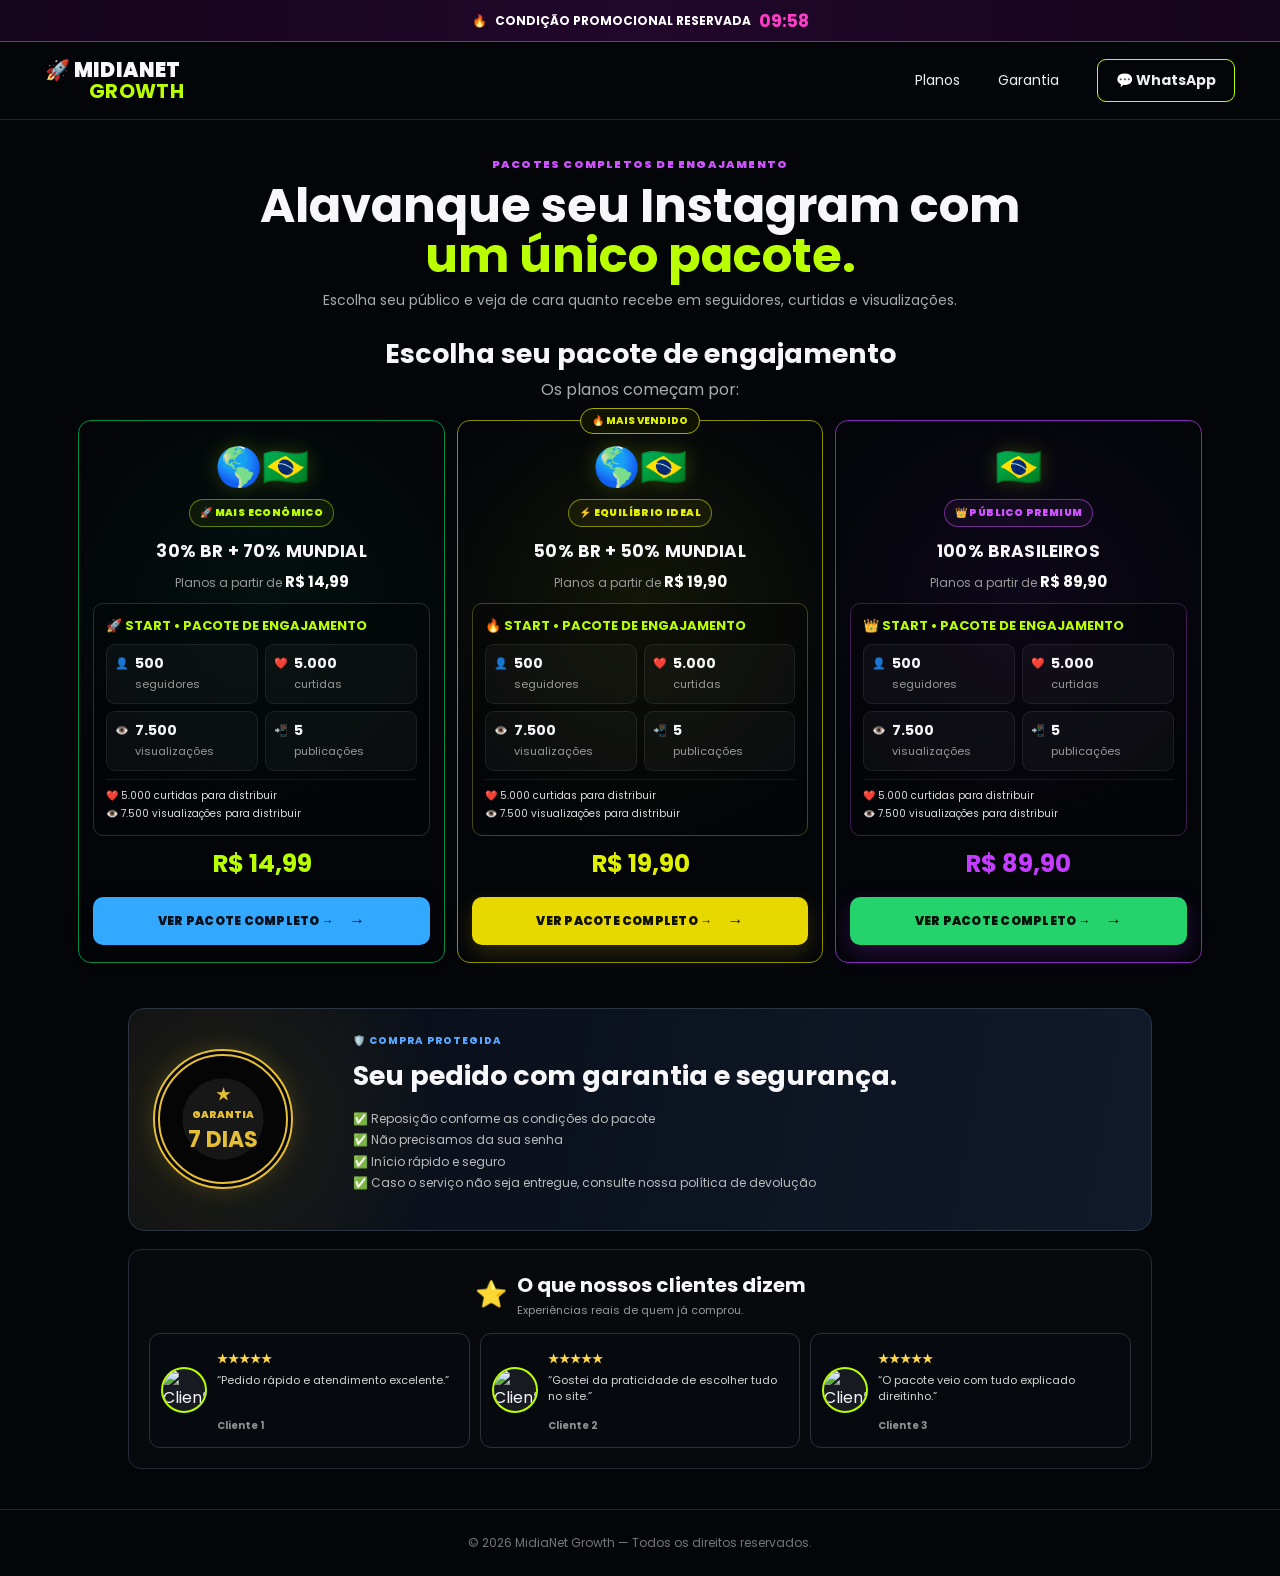
==== commit 11af3174: "Add files via upload" ====
--- a/index.html
+++ b/index.html
@@ -16,12 +16,12 @@
 <section id="servicos" class="services compact">
 <div class="section-title"><h2>Escolha seu pacote de engajamento</h2><p>Os planos começam por:</p></div>
 <div class="service-grid">
-<article class="service green service-click" data-service="30% BR + 70% Mundial" data-key="30-70"><div class="icon flags">🌎🇧🇷</div><span class="engagement-label">🚀 MAIS ECONÔMICO</span><h3>30% BR + 70% MUNDIAL</h3><div class="from">Planos a partir de <strong>R$ 14,99</strong></div><div class="preview highlight"><h4>🚀 START • PACOTE DE ENGAJAMENTO</h4><div class="mini-grid"><div>👤 <b>500</b><small>seguidores</small></div><div>❤️ <b>5.000</b><small>curtidas</small></div><div>👁️ <b>7.500</b><small>visualizações</small></div><div>📲 <b>5</b><small>publicações</small></div></div><div class="use-line">❤️ 5.000 curtidas para distribuir<br>👁️ 7.500 visualizações para distribuir</div></div><strong class="price">R$ 14,99</strong><button class="outline">VER PACOTES →</button></article>
-<article class="service yellow featured service-click" data-service="50% BR + 50% Mundial" data-key="50-50"><span class="tag">🔥 MAIS VENDIDO</span><div class="icon flags">🌎🇧🇷</div><span class="engagement-label">⚡ EQUILÍBRIO IDEAL</span><h3>50% BR + 50% MUNDIAL</h3><div class="from">Planos a partir de <strong>R$ 19,90</strong></div><div class="preview highlight"><h4>🔥 START • PACOTE DE ENGAJAMENTO</h4><div class="mini-grid"><div>👤 <b>500</b><small>seguidores</small></div><div>❤️ <b>5.000</b><small>curtidas</small></div><div>👁️ <b>7.500</b><small>visualizações</small></div><div>📲 <b>5</b><small>publicações</small></div></div><div class="use-line">❤️ 5.000 curtidas para distribuir<br>👁️ 7.500 visualizações para distribuir</div></div><strong class="price">R$ 19,90</strong><button class="outline">VER PACOTES →</button></article>
-<article class="service purple service-click" data-service="100% Brasileiros" data-key="br"><div class="icon flags">🇧🇷</div><span class="engagement-label">👑 PÚBLICO PREMIUM</span><h3>100% BRASILEIROS</h3><div class="from">Planos a partir de <strong>R$ 89,90</strong></div><div class="preview highlight"><h4>👑 START • PACOTE DE ENGAJAMENTO</h4><div class="mini-grid"><div>👤 <b>500</b><small>seguidores</small></div><div>❤️ <b>5.000</b><small>curtidas</small></div><div>👁️ <b>7.500</b><small>visualizações</small></div><div>📲 <b>5</b><small>publicações</small></div></div><div class="use-line">❤️ 5.000 curtidas para distribuir<br>👁️ 7.500 visualizações para distribuir</div></div><strong class="price">R$ 89,90</strong><button class="outline">VER PACOTES →</button></article>
+<article class="service green service-click" data-service="30% BR + 70% Mundial" data-key="30-70"><div class="icon flags">🌎🇧🇷</div><span class="engagement-label">🚀 MAIS ECONÔMICO</span><h3>30% BR + 70% MUNDIAL</h3><div class="from">Planos a partir de <strong>R$ 14,99</strong></div><div class="preview highlight"><h4>🚀 START • PACOTE DE ENGAJAMENTO</h4><div class="mini-grid"><div>👤 <b>500</b><small>seguidores</small></div><div>❤️ <b>5.000</b><small>curtidas</small></div><div>👁️ <b>7.500</b><small>visualizações</small></div><div>📲 <b>5</b><small>publicações</small></div></div><div class="use-line">❤️ 5.000 curtidas para distribuir<br>👁️ 7.500 visualizações para distribuir</div></div><strong class="price">R$ 14,99</strong><button class="outline">VER PACOTE COMPLETO →</button></article>
+<article class="service yellow featured service-click" data-service="50% BR + 50% Mundial" data-key="50-50"><span class="tag">🔥 MAIS VENDIDO</span><div class="icon flags">🌎🇧🇷</div><span class="engagement-label">⚡ EQUILÍBRIO IDEAL</span><h3>50% BR + 50% MUNDIAL</h3><div class="from">Planos a partir de <strong>R$ 19,90</strong></div><div class="preview highlight"><h4>🔥 START • PACOTE DE ENGAJAMENTO</h4><div class="mini-grid"><div>👤 <b>500</b><small>seguidores</small></div><div>❤️ <b>5.000</b><small>curtidas</small></div><div>👁️ <b>7.500</b><small>visualizações</small></div><div>📲 <b>5</b><small>publicações</small></div></div><div class="use-line">❤️ 5.000 curtidas para distribuir<br>👁️ 7.500 visualizações para distribuir</div></div><strong class="price">R$ 19,90</strong><button class="outline">VER PACOTE COMPLETO →</button></article>
+<article class="service purple service-click" data-service="100% Brasileiros" data-key="br"><div class="icon flags">🇧🇷</div><span class="engagement-label">👑 PÚBLICO PREMIUM</span><h3>100% BRASILEIROS</h3><div class="from">Planos a partir de <strong>R$ 89,90</strong></div><div class="preview highlight"><h4>👑 START • PACOTE DE ENGAJAMENTO</h4><div class="mini-grid"><div>👤 <b>500</b><small>seguidores</small></div><div>❤️ <b>5.000</b><small>curtidas</small></div><div>👁️ <b>7.500</b><small>visualizações</small></div><div>📲 <b>5</b><small>publicações</small></div></div><div class="use-line">❤️ 5.000 curtidas para distribuir<br>👁️ 7.500 visualizações para distribuir</div></div><strong class="price">R$ 89,90</strong><button class="outline">VER PACOTE COMPLETO →</button></article>
 </div></section>
 <section id="garantia" class="trust-bottom"><div class="guarantee-card"><div class="seal">★<span>GARANTIA</span><b>7 DIAS</b></div><div><div class="smallcap">🛡️ COMPRA PROTEGIDA</div><h2>Seu pedido com garantia e segurança.</h2><p>✅ Reposição conforme as condições do pacote<br>✅ Não precisamos da sua senha<br>✅ Início rápido e seguro<br>✅ Caso o serviço não seja entregue, consulte nossa política de devolução</p></div></div>
-<div class="testimonials"><h2>⭐ O que nossos clientes dizem</h2><div class="testi-grid"><div><b>★★★★★</b><p>“Pedido rápido e atendimento excelente.”</p><small>Cliente MidiaNet</small></div><div><b>★★★★★</b><p>“Gostei da praticidade de escolher tudo no site.”</p><small>Cliente MidiaNet</small></div><div><b>★★★★★</b><p>“O pacote veio com tudo explicado direitinho.”</p><small>Cliente MidiaNet</small></div></div></div></section>
+<div class="testimonials"><div class="testi-title"><span>⭐</span><div><h2>O que nossos clientes dizem</h2><p>Experiências reais de quem já comprou.</p></div></div><div class="testi-grid"><article class="testi-card"><img class="testi-img" src="depoimentos/depoimento1.jpg" alt="Cliente"><div class="testi-copy"><b>★★★★★</b><p>“Pedido rápido e atendimento excelente.”</p><strong class="testi-name">Cliente 1</strong></div></article><article class="testi-card"><img class="testi-img" src="depoimentos/depoimento2.jpg" alt="Cliente"><div class="testi-copy"><b>★★★★★</b><p>“Gostei da praticidade de escolher tudo no site.”</p><strong class="testi-name">Cliente 2</strong></div></article><article class="testi-card"><img class="testi-img" src="depoimentos/depoimento3.jpg" alt="Cliente"><div class="testi-copy"><b>★★★★★</b><p>“O pacote veio com tudo explicado direitinho.”</p><strong class="testi-name">Cliente 3</strong></div></article></div></div></section>
 </main><footer>© 2026 MidiaNet Growth — Todos os direitos reservados.</footer>
 <script src="app.js"></script><script>document.querySelectorAll('.service-click').forEach(c=>c.addEventListener('click',()=>{const key=c.dataset.key;sessionStorage.setItem('servico',key);if(typeof fbq==='function')fbq('track','ViewContent',{content_name:c.dataset.service,content_category:'Pacote de Engajamento'});location.href='planos.html?servico='+encodeURIComponent(key)}));</script>
 </body></html>
--- a/styles.css
+++ b/styles.css
@@ -1,37 +1,128 @@
-'30-70':{name:'30% BR + 70% MUNDIAL',color:'green',plans:[
-{name:'START',followers:'500',likes:'5.000',views:'7.500',posts:5,comments:0,price:'R$ 14,99'},
-{name:'BÁSICO',followers:'1.000',likes:'10.000',views:'15.000',posts:7,comments:0,price:'R$ 34,90'},
-{name:'PRO',followers:'2.000',likes:'20.000',views:'30.000',posts:10,comments:5,price:'R$ 69,90',hot:1},
-{name:'PREMIUM',followers:'5.000',likes:'45.000',views:'75.000',posts:15,comments:10,price:'R$ 159,90'},
-{name:'MASTER',followers:'10.000',likes:'100.000',views:'150.000',posts:20,comments:20,price:'R$ 329,90'}]},
-'50-50':{name:'50% BR + 50% MUNDIAL',color:'yellow',plans:[
-{name:'START',followers:'500',likes:'5.000',views:'7.500',posts:5,comments:0,price:'R$ 19,90'},
-{name:'BÁSICO',followers:'1.000',likes:'10.000',views:'15.000',posts:7,comments:0,price:'R$ 39,90'},
-{name:'PRO',followers:'2.000',likes:'20.000',views:'30.000',posts:10,comments:5,price:'R$ 79,90',hot:1},
-{name:'PREMIUM',followers:'5.000',likes:'45.000',views:'75.000',posts:15,comments:10,price:'R$ 179,90'},
-{name:'MASTER',followers:'10.000',likes:'100.000',views:'150.000',posts:20,comments:20,price:'R$ 349,90'}]},
-br:{name:'100% BRASILEIROS',color:'purple',plans:[
-{name:'START',followers:'500',likes:'5.000',views:'7.500',posts:5,comments:0,price:'R$ 89,90'},
-{name:'BÁSICO',followers:'1.000',likes:'10.000',views:'15.000',posts:7,comments:0,price:'R$ 149,90'},
-{name:'PRO',followers:'2.000',likes:'20.000',views:'30.000',posts:10,comments:5,price:'R$ 249,90',hot:1},
-{name:'PREMIUM',followers:'5.000',likes:'45.000',views:'75.000',posts:15,comments:10,price:'R$ 449,90'},
-{name:'MASTER',followers:'10.000',likes:'100.000',views:'150.000',posts:20,comments:20,price:'R$ 799,90'}]}};
-function num(s){return Number(String(s).replaceAll('.',''))}
-function per(total,posts){return Math.floor(num(total)/posts).toLocaleString('pt-BR')}
-function startTimer(){const key='midia_offer_until';let end=Number(localStorage.getItem(key));if(!end||end<Date.now()){end=Date.now()+10*60*1000;localStorage.setItem(key,String(end))}const els=document.querySelectorAll('#timer');const tick=()=>{let left=Math.max(0,end-Date.now());let sec=Math.floor(left/1000),m=Math.floor(sec/60),s=sec%60;els.forEach(e=>e.textContent=String(m).padStart(2,'0')+':'+String(s).padStart(2,'0'));};tick();setInterval(tick,1000)}startTimer();
-const key=new URLSearchParams(location.search).get('servico')||sessionStorage.getItem('servico')||'30-70';const svc=DATA[key]||DATA['30-70'];
-if(document.querySelector('#plans')){
- sessionStorage.setItem('servico',key);document.querySelector('#service').textContent=svc.name;
- document.querySelector('#plans').innerHTML=svc.plans.map((p,i)=>{const lp=per(p.likes,p.posts),vp=per(p.views,p.posts);return `<article class="plan-card ${svc.color} ${p.hot?'featured':''}" data-index="${i}">${p.hot?'<span class="tag">🔥 MAIS VENDIDO</span>':''}<div class="plan-top"><div><span class="plan-kicker">🚀 PACOTE DE ENGAJAMENTO</span><h3>${p.name}</h3></div><strong>${p.price}</strong></div><div class="benefit-grid"><div class="benefit">👤<b>${p.followers}</b><small>seguidores</small></div><div class="benefit">❤️<b>${p.likes}</b><small>curtidas</small></div><div class="benefit">👁️<b>${p.views}</b><small>visualizações</small></div><div class="benefit">📲<b>${p.posts}</b><small>publicações</small></div>${p.comments?`<div class="benefit">💬<b>${p.comments}</b><small>comentários</small></div>`:''}</div><div class="distribution"><b>📲 Você recebe um pacote completo</b><div>❤️ ${p.likes} curtidas para distribuir</div><div>👁️ ${p.views} visualizações para distribuir</div>${p.comments?`<div>💬 ${p.comments} comentários personalizados</div>`:''}<small>Você escolhe em quais publicações distribuir o engajamento, conforme as condições do pacote.</small></div><button class="plan-cta">QUERO ESTE PACOTE <span>→</span></button></article>`}).join('');
- document.querySelectorAll('.plan-card').forEach(c=>c.addEventListener('click',()=>{const i=Number(c.dataset.index),p=svc.plans[i];sessionStorage.setItem('pedido',JSON.stringify({service:svc.name,plan:p,key}));if(typeof fbq==='function')fbq('track','InitiateCheckout',{content_name:p.name,content_category:svc.name,value:Number(p.price.replace('R$ ','').replace('.','').replace(',','.')),currency:'BRL'});location.href='checkout.html'}));
+*{box-sizing:border-box}html{scroll-behavior:smooth}body{margin:0;background:#030509;color:#f7f7fa;font-family:Poppins,Arial,sans-serif}a{text-decoration:none;color:inherit}.top{height:78px;border-bottom:1px solid #20242d;display:flex;align-items:center;justify-content:space-between;padding:0 3.5%;background:#030509;position:sticky;top:0;z-index:10}.logo{font-weight:900;font-size:20px;line-height:1.05;letter-spacing:.02em}.logo span{font-size:30px}.logo b{display:block;color:#baff00;margin-left:44px}nav{display:flex;align-items:center;gap:38px;font-size:14px;color:#eee}nav .wa{border:1px solid #baff00;border-radius:9px;padding:10px 18px;font-weight:700}.hero{max-width:1100px;margin:auto;min-height:325px;display:grid;grid-template-columns:45% 55%;align-items:center;padding:35px 3% 18px}.eyebrow{color:#baff00;font-size:11px;font-weight:800}.hero h1{font-size:clamp(38px,5vw,58px);line-height:1.02;margin:12px 0;font-weight:900}.hero h1 em{color:#baff00;font-style:normal}.hero p{font-size:16px;color:#bbb;line-height:1.55;max-width:500px}.hero-art{height:270px;position:relative;overflow:hidden}.rocket{position:absolute;right:12%;top:4%;font-size:105px;filter:drop-shadow(0 0 16px #9b38ff)}.curve{position:absolute;right:18%;top:50%;width:500px;height:90px;border-top:4px solid #baff00;border-radius:50%;transform:rotate(-17deg);filter:drop-shadow(0 0 8px #baff00)}.bars{position:absolute;right:12%;bottom:16px;display:flex;align-items:end;gap:10px}.bars i{display:block;width:34px;border:2px solid #baff00;border-radius:5px 5px 0 0;box-shadow:0 0 12px #baff00}.bars i:nth-child(1){height:20px}.bars i:nth-child(2){height:45px}.bars i:nth-child(3){height:70px}.bars i:nth-child(4){height:105px;border-color:#a855f7}.bars i:nth-child(5){height:145px;border-color:#a855f7}.bubble{position:absolute;border:2px solid #c52bff;color:#ff43ff;border-radius:12px;width:54px;height:54px;display:grid;place-items:center;font-size:28px;box-shadow:0 0 20px #9d25ff}.heart{right:0;top:35%}.person{right:3%;top:60%;color:#a855f7}.benefits{max-width:1100px;margin:0 auto 25px;border:1px solid #2b3039;border-radius:13px;display:grid;grid-template-columns:repeat(4,1fr);overflow:hidden}.benefits div{padding:12px 18px;border-right:1px solid #2b3039;display:grid;grid-template-columns:35px 1fr;column-gap:8px;align-items:center}.benefits div:last-child{border:0}.benefits strong{grid-row:1/3;font-size:25px;color:#baff00}.benefits b{font-size:12px}.benefits span{font-size:11px;color:#aaa}.services{max-width:1200px;margin:auto;padding:10px 3% 30px}.section-title{text-align:center;margin-bottom:16px}.section-title h2{font-size:29px;margin:0}.section-title em{color:#baff00;font-style:normal}.section-title p{color:#aaa;margin:3px}.service-grid{display:grid;grid-template-columns:repeat(3,1fr);gap:12px}.service{position:relative;padding:17px 14px;border:1px solid #008e4b;border-radius:13px;text-align:center;background:radial-gradient(circle at 50% 35%,rgba(0,150,75,.08),transparent 60%)}.service.yellow{border-color:#8c8e00;background:radial-gradient(circle at 50% 35%,rgba(180,190,0,.09),transparent 60%)}.service.purple{border-color:#8627bb;background:radial-gradient(circle at 50% 35%,rgba(140,40,220,.08),transparent 60%)}.service .icon{font-size:43px;color:#00d56b}.yellow .icon{color:#d7e800}.purple .icon{color:#c43cff}.service h3{font-size:17px;margin:3px 0}.sub{color:#baff00}.yellow .sub{color:#d7e800}.purple .sub{color:#c43cff}.service>p{font-size:12px;color:#ccc;min-height:37px}.tag{position:absolute;top:0;left:50%;transform:translate(-50%,-50%);background:#101300;border:1px solid #aaa900;border-radius:20px;padding:4px 11px;font-size:10px;color:#dff000;font-weight:800;white-space:nowrap}.preview{border:1px solid #25302b;border-radius:10px;text-align:left;padding:11px 12px;margin-top:9px;background:rgba(0,0,0,.25)}.yellow .preview{border-color:#444715}.purple .preview{border-color:#3d1d4f}.preview h4{margin:0 0 8px;color:#baff00;font-size:17px}.preview ul{list-style:none;padding:0;margin:0;line-height:1.9;font-size:12px}.preview hr{border:0;border-top:1px solid #30343a;margin:8px 0}.preview small{display:block;color:#ddd;font-size:11px;line-height:1.9}.price{display:block;font-size:25px;color:#baff00;margin:9px}.yellow .price{color:#dff000}.purple .price{color:#c43cff}.outline{display:block;border:1px solid currentColor;color:#baff00;border-radius:7px;padding:8px;font-size:11px;font-weight:800}.yellow .outline{color:#dff000}.purple .outline{color:#c43cff}.how,.security,.faq,.cta{max-width:1100px;margin:12px auto;padding:20px;border:1px solid #252a34;border-radius:13px}.how h2{text-align:center;margin:0 0 15px}.steps{display:flex;align-items:center;justify-content:space-between;gap:8px}.steps div{display:grid;grid-template-columns:32px 38px 1fr;align-items:center;gap:7px}.steps b{background:#52149b;border-radius:7px;padding:8px;text-align:center}.steps span{font-size:26px;color:#b13cff}.steps strong{font-size:11px}.steps i{color:#aaa}.security{display:grid;grid-template-columns:1fr 1fr 1fr;align-items:center;gap:20px;font-size:12px}.security div{display:flex;flex-direction:column;gap:4px}.security span{color:#aaa}.payments{text-align:center;font-size:17px}.faq{max-width:700px}.faq h2{text-align:center}.faq details{border:1px solid #272c35;border-radius:8px;margin:7px 0;padding:11px}.faq summary{cursor:pointer;font-weight:700}.faq p{color:#aaa;font-size:13px}.cta{display:flex;justify-content:space-between;align-items:center;padding:22px 28px;border-color:#8428c7;background:radial-gradient(circle at 80%,rgba(130,30,220,.35),transparent 60%)}.cta h2{margin:0;font-size:23px}.cta p{margin:3px 0;color:#ccc}.btn{background:#baff00;color:#080900;padding:13px 20px;border-radius:8px;font-weight:900}footer{text-align:center;border-top:1px solid #20242d;padding:24px;color:#777;font-size:12px;margin-top:20px}@media(max-width:800px){.top{height:64px}.logo{font-size:15px}.logo span{font-size:23px}.logo b{margin-left:33px}nav{gap:8px;font-size:10px}nav a:not(.wa){display:none}.hero{grid-template-columns:1fr;min-height:auto;text-align:center;padding-top:32px}.hero p{margin:0 auto}.hero-art{height:180px;margin-top:10px}.rocket{font-size:75px;right:25%;top:0}.curve{width:330px;right:18%;top:55%}.bars{right:20%;bottom:5px}.bars i{width:23px}.bars i:nth-child(1){height:12px}.bars i:nth-child(2){height:28px}.bars i:nth-child(3){height:45px}.bars i:nth-child(4){height:65px}.bars i:nth-child(5){height:90px}.bubble{width:40px;height:40px;font-size:20px}.heart{right:3%;top:35%}.person{right:3%;top:60%}.benefits{grid-template-columns:1fr 1fr;margin:0 3% 20px}.benefits div{padding:10px}.service-grid{grid-template-columns:1fr}.service{padding:20px 15px}.preview{max-width:420px;margin:10px auto}.section-title h2{font-size:25px}.steps{display:grid;grid-template-columns:1fr 1fr;gap:15px}.steps i{display:none}.steps div{grid-template-columns:28px 30px 1fr}.security{grid-template-columns:1fr;text-align:center}.security div{align-items:center}.cta{flex-direction:column;text-align:center;gap:15px}.cta h2{font-size:20px}}@media(max-width:420px){.hero h1{font-size:38px}.benefits b{font-size:10px}.benefits span{font-size:9px}.benefits strong{font-size:20px}.logo{font-size:12px}nav .wa{padding:8px 9px}.service h3{font-size:16px}}
+/* Cards de planos — destaque comercial */
+.plan-card{position:relative;border:1px solid #008e4b;border-radius:16px;overflow:hidden;background:linear-gradient(180deg,rgba(8,20,16,.98),rgba(3,7,9,.98));box-shadow:0 12px 35px rgba(0,0,0,.3);text-align:left;padding:0;transition:.2s}
+.plan-card:hover{transform:translateY(-3px);box-shadow:0 18px 45px rgba(0,0,0,.45)}
+.plan-card.yellow{border-color:#a3a900;background:linear-gradient(180deg,rgba(27,28,7,.98),rgba(5,7,5,.98))}
+.plan-card.purple{border-color:#922fd0;background:linear-gradient(180deg,rgba(25,9,35,.98),rgba(5,5,10,.98))}
+.plan-card.featured{box-shadow:0 0 0 1px rgba(220,235,0,.15),0 15px 45px rgba(170,180,0,.12)}
+.plan-head{padding:22px 20px 14px;border-bottom:1px solid rgba(255,255,255,.08);display:flex;justify-content:space-between;align-items:center;gap:10px}
+.plan-badge{font-size:17px;font-weight:900;color:#baff00;letter-spacing:.3px}
+.yellow .plan-badge{color:#e4ef00}.purple .plan-badge{color:#cf52ff}
+.plan-price{font-size:24px;color:#fff;white-space:nowrap}
+.plan-main{padding:18px 20px 14px}
+.plan-main h3{font-size:13px;margin:0 0 12px;color:#ddd;text-transform:uppercase;letter-spacing:.8px}
+.benefit-grid{display:grid;grid-template-columns:repeat(2,1fr);gap:8px}
+.benefit{min-height:74px;border:1px solid rgba(255,255,255,.08);background:rgba(255,255,255,.025);border-radius:10px;padding:9px;display:grid;grid-template-columns:25px 1fr;grid-template-rows:1fr 1fr;column-gap:5px;align-items:center}
+.benefit span{grid-row:1/3;font-size:21px}.benefit b{font-size:16px;line-height:1}.benefit small{font-size:10px;color:#9f9f9f}
+.distribution{margin-top:12px;padding:12px;border-radius:10px;background:rgba(0,0,0,.25);border:1px solid rgba(255,255,255,.07);font-size:11px;color:#d9d9d9;line-height:1.9}
+.distribution strong{display:block;color:#fff;font-size:12px;margin-bottom:3px}
+.distribution b{color:#baff00}.yellow .distribution b{color:#e4ef00}.purple .distribution b{color:#cf52ff}
+.distribution small{display:block;color:#888;font-size:9px;margin-top:3px;line-height:1.4}
+.plan-cta{display:flex;justify-content:space-between;align-items:center;margin:4px 20px 20px;padding:12px 14px;border-radius:9px;border:1px solid #baff00;color:#baff00;font-weight:900;font-size:11px;background:rgba(186,255,0,.04)}
+.yellow .plan-cta{border-color:#e4ef00;color:#e4ef00;background:rgba(228,239,0,.04)}
+.purple .plan-cta{border-color:#cf52ff;color:#cf52ff;background:rgba(207,82,255,.04)}
+.plan-cta span{font-size:18px}.plan-card .tag{z-index:2}
+@media(max-width:800px){.plan-head{padding:18px 15px 12px}.plan-main{padding:14px 15px 10px}.plan-price{font-size:21px}.plan-badge{font-size:15px}.benefit b{font-size:15px}.plan-cta{margin:4px 15px 15px}}
+
+/* CHECKOUT PREMIUM */
+.checkout-page{background:radial-gradient(circle at 50% 0%,rgba(125,40,220,.10),transparent 34%),#030509;min-height:100vh}
+.checkout-top{position:sticky;top:0;background:rgba(3,5,9,.94);backdrop-filter:blur(14px)}
+.checkout-wrap{width:min(760px,92%);margin:0 auto;padding:28px 0 60px}
+.back-link{display:inline-flex;align-items:center;color:#aaa;font-size:14px;font-weight:600;margin-bottom:24px;transition:.2s}.back-link:hover{color:#baff00}
+.checkout-title{text-align:center;margin-bottom:22px}.checkout-kicker{display:inline-block;color:#baff00;font-size:10px;font-weight:900;letter-spacing:.12em;margin-bottom:8px}.checkout-title h1{font-size:clamp(30px,6vw,45px);line-height:1.08;margin:0 0 8px;font-weight:900}.checkout-title p{color:#999;margin:0;font-size:14px}
+.selected-plan{position:relative;border:1px solid #baff00;border-radius:18px;background:linear-gradient(145deg,rgba(186,255,0,.08),rgba(124,40,220,.07) 55%,rgba(0,0,0,.18));padding:24px;overflow:hidden;box-shadow:0 0 45px rgba(186,255,0,.07)}
+.selected-plan:before{content:"";position:absolute;right:-80px;top:-100px;width:220px;height:220px;border-radius:50%;background:radial-gradient(circle,rgba(186,255,0,.13),transparent 68%);pointer-events:none}
+.selected-plan small{display:block;color:#baff00;font-size:10px;font-weight:900;letter-spacing:.12em;margin-bottom:5px}.selected-plan h2{margin:0 0 5px;font-size:28px;font-weight:900}.selected-plan>p{margin:0 0 18px;color:#aaa;font-size:13px}.selected-plan hr{border:0;border-top:1px solid rgba(255,255,255,.1);margin:0 0 15px}
+.selected-plan .plan-details{display:grid;grid-template-columns:repeat(4,1fr);gap:9px}.selected-plan .detail{border:1px solid rgba(255,255,255,.08);background:rgba(0,0,0,.22);border-radius:10px;padding:10px;text-align:center}.selected-plan .detail b{display:block;font-size:17px;color:#fff}.selected-plan .detail span{display:block;font-size:9px;color:#999;margin-top:2px}.selected-plan .per-post{margin-top:12px;padding:11px 13px;border-radius:10px;background:rgba(0,0,0,.24);font-size:11px;color:#bbb}.selected-plan .per-post b{color:#baff00}.selected-plan .total{display:flex;align-items:center;justify-content:space-between;margin-top:17px}.selected-plan .total span{font-size:11px;color:#aaa;text-transform:uppercase;letter-spacing:.08em}.selected-plan .total strong{font-size:30px;color:#baff00;font-weight:900}
+.checkout-trust{display:grid;grid-template-columns:repeat(3,1fr);gap:1px;margin:14px 0;background:#252a34;border:1px solid #252a34;border-radius:12px;overflow:hidden}.checkout-trust div{background:#080b10;padding:13px;text-align:center}.checkout-trust b{display:block;font-size:11px}.checkout-trust span{display:block;color:#777;font-size:9px;margin-top:2px}
+.checkout-form-card{margin-top:14px;border:1px solid #252a34;border-radius:18px;background:#080b10;padding:24px}.form-heading{display:flex;gap:12px;align-items:center;margin-bottom:20px}.form-heading>span{width:35px;height:35px;display:grid;place-items:center;border-radius:9px;background:#52149b;color:#fff;font-weight:900;font-size:13px}.form-heading h2{margin:0;font-size:19px}.form-heading p{margin:2px 0 0;color:#777;font-size:11px}.checkout-form{display:flex;flex-direction:column;gap:13px}.checkout-form label{font-size:11px;color:#ccc;font-weight:700}.checkout-form input,.checkout-form select{width:100%;margin-top:6px;border:1px solid #292f39;background:#030509;color:#fff;border-radius:10px;padding:14px;font:inherit;font-size:13px;outline:none;transition:.2s}.checkout-form input::placeholder{color:#626772}.checkout-form input:focus,.checkout-form select:focus{border-color:#baff00;box-shadow:0 0 0 3px rgba(186,255,0,.07)}.checkout-submit{margin-top:5px;border:0;border-radius:11px;padding:16px 18px;background:linear-gradient(90deg,#baff00,#d5ff38);color:#050700;font-size:13px;font-weight:900;display:flex;align-items:center;justify-content:center;gap:10px;cursor:pointer;box-shadow:0 8px 28px rgba(186,255,0,.18);transition:.2s}.checkout-submit:hover{transform:translateY(-2px);box-shadow:0 12px 34px rgba(186,255,0,.28)}.checkout-submit strong{font-size:19px}.checkout-note{text-align:center;color:#666;font-size:9px;margin:0}
+@media(max-width:600px){.checkout-wrap{width:min(94%,520px);padding-top:20px}.back-link{margin-bottom:18px}.checkout-title{margin-bottom:18px}.checkout-title h1{font-size:29px}.checkout-title p{font-size:12px}.selected-plan{padding:18px 15px;border-radius:15px}.selected-plan h2{font-size:24px}.selected-plan .plan-details{grid-template-columns:repeat(2,1fr)}.selected-plan .detail b{font-size:16px}.selected-plan .total strong{font-size:26px}.checkout-trust{grid-template-columns:1fr}.checkout-trust div{padding:10px}.checkout-form-card{padding:18px 15px;border-radius:15px}.form-heading h2{font-size:17px}.checkout-submit{font-size:11px;padding:15px 10px}}
+
+/* Upgrade visual — foco em pacotes de engajamento */
+.engagement-label{display:inline-block;margin:4px 0 8px;padding:5px 10px;border:1px solid rgba(186,255,0,.45);border-radius:999px;background:rgba(186,255,0,.06);color:#baff00;font-size:10px;font-weight:900;letter-spacing:.04em}.yellow .engagement-label{color:#e4ef00;border-color:rgba(228,239,0,.5);background:rgba(228,239,0,.06)}.purple .engagement-label{color:#cf52ff;border-color:rgba(207,82,255,.5);background:rgba(207,82,255,.06)}.service .flags{font-size:38px;filter:drop-shadow(0 0 10px rgba(186,255,0,.2))}.service h3{letter-spacing:.01em}.preview{box-shadow:inset 0 0 25px rgba(255,255,255,.015)}
+
+/* Planos: mais cara de produto/engajamento */
+.plan-card .plan-badge{letter-spacing:.02em}.plan-card .plan-main h3{text-transform:uppercase;letter-spacing:.04em}.plan-card .benefit-grid .benefit{min-height:78px}.plan-card .plan-cta{box-shadow:0 0 18px rgba(186,255,0,.06)}
+
+/* Checkout premium */
+.checkout-wrap{max-width:700px}.checkout-title{margin-bottom:16px}.checkout-kicker{padding:6px 11px;border:1px solid rgba(186,255,0,.35);border-radius:999px;background:rgba(186,255,0,.05)}.selected-plan{border:1px solid #8a35d0;border-radius:18px;background:radial-gradient(circle at 80% 10%,rgba(154,55,255,.16),transparent 42%),linear-gradient(145deg,#10121d,#07090e);padding:22px;box-shadow:0 15px 45px rgba(0,0,0,.35),0 0 30px rgba(135,45,220,.08)}.selected-plan>small{color:#baff00;font-weight:900;letter-spacing:.12em}.selected-plan h2{font-size:28px;margin:8px 0 2px}.selected-plan>p{color:#a9aab2;margin:0 0 14px}.selected-plan hr{border:0;border-top:1px solid #2c2f3b}.selected-plan .plan-details{display:grid;grid-template-columns:repeat(2,1fr);gap:9px;margin:15px 0}.selected-plan .detail{padding:12px;border:1px solid #292d38;border-radius:10px;background:rgba(255,255,255,.025)}.selected-plan .detail b{display:block;font-size:17px;color:#fff}.selected-plan .detail span{display:block;color:#8f929d;font-size:10px;margin-top:2px}.selected-plan .per-post{padding:13px 14px;border-radius:11px;background:rgba(186,255,0,.045);border:1px solid rgba(186,255,0,.16);color:#aaa;font-size:11px;line-height:1.8}.selected-plan .per-post b{color:#baff00}.selected-plan .total{display:flex;justify-content:space-between;align-items:end;margin-top:16px;padding-top:14px;border-top:1px solid #2a2d36}.selected-plan .total span{color:#aaa;font-size:11px}.selected-plan .total strong{font-size:31px;color:#baff00}.checkout-trust{margin:12px 0}.checkout-form-card{border-color:#6f2cb4;background:linear-gradient(145deg,rgba(19,13,31,.98),rgba(7,9,13,.98));box-shadow:0 14px 40px rgba(0,0,0,.28)}.checkout-form-card:before{content:'03';float:right;color:#5d5f6a;font-weight:900;font-size:12px}.form-heading>span{background:linear-gradient(135deg,#7a2fe0,#b24cff);box-shadow:0 0 18px rgba(142,45,220,.25)}.checkout-submit{background:linear-gradient(90deg,#baff00,#d8ff55);font-size:13px;min-height:55px}.checkout-note{font-size:10px}
+@media(max-width:600px){.service .flags{font-size:34px}.engagement-label{font-size:9px}.selected-plan{padding:17px}.selected-plan h2{font-size:24px}.selected-plan .detail{padding:11px}.selected-plan .detail b{font-size:15px}.selected-plan .total strong{font-size:28px}.checkout-form-card{padding:18px 15px}.checkout-title h1{font-size:28px}}
+
+/* V6 — conversion-first refresh */
+body{padding-top:42px}.timer-bar{position:fixed;top:0;left:0;right:0;z-index:50;height:42px;display:flex;align-items:center;justify-content:center;gap:8px;background:linear-gradient(90deg,#15051c,#21072b,#15051c);border-bottom:1px solid #7132a2;color:#fff;font-size:12px;font-weight:700}.timer-bar b{font-size:17px;color:#ff3dc8;min-width:45px}.hero-mini{max-width:1100px;margin:auto;padding:36px 3% 18px;text-align:center}.hero-mini .eyebrow{font-size:11px;color:#cf52ff;font-weight:900;letter-spacing:1.2px}.hero-mini h1{font-size:clamp(30px,5vw,48px);line-height:1.05;margin:8px auto;max-width:850px}.hero-mini h1 em{color:#baff00;font-style:normal}.hero-mini p{color:#aaa;max-width:650px;margin:0 auto;font-size:14px}.services.compact{padding-top:5px}.section-title{margin-bottom:18px}.section-title h2{font-size:27px}.service-grid{align-items:stretch}.service{cursor:pointer}.service:hover{border-color:currentColor}.service .outline{cursor:pointer;width:100%;background:rgba(186,255,0,.03);font-family:inherit}.service.yellow .outline{color:#e4ef00}.service.purple .outline{color:#cf52ff}.from{font-size:12px;color:#999;margin:6px 0 10px}.from strong{color:#fff;font-size:15px}.mini-grid{display:grid;grid-template-columns:1fr 1fr;gap:7px}.mini-grid div{background:rgba(255,255,255,.035);border:1px solid rgba(255,255,255,.08);border-radius:9px;padding:8px;font-size:11px;display:grid;grid-template-columns:20px 1fr;align-items:center}.mini-grid b{font-size:14px}.mini-grid small{grid-column:2;color:#999}.use-line{margin-top:8px;font-size:10px;line-height:1.8;color:#ddd;border-top:1px solid rgba(255,255,255,.08);padding-top:7px}.highlight{padding:12px}.highlight h4{font-size:13px;margin-bottom:8px}.trust-bottom{max-width:1100px;margin:15px auto 40px;padding:0 3%}.guarantee-card{display:grid;grid-template-columns:170px 1fr;gap:30px;align-items:center;padding:24px;border:1px solid #2d3442;border-radius:16px;background:radial-gradient(circle at 8% 50%,rgba(255,198,0,.10),transparent 25%),linear-gradient(100deg,#070c15,#111a2b)}.seal{width:140px;height:140px;border-radius:50%;display:flex;flex-direction:column;align-items:center;justify-content:center;text-align:center;background:radial-gradient(circle,#171717 45%,#050505 46%);border:7px double #e5be37;color:#e5be37;box-shadow:0 0 22px rgba(229,190,55,.18);font-weight:900}.seal span{display:block;font-size:10px}.seal b{font-size:22px}.smallcap{color:#58a6ff;font-size:10px;font-weight:800;letter-spacing:1px}.guarantee-card h2{font-size:27px;margin:7px 0}.guarantee-card p{color:#bbb;line-height:1.8;font-size:12px}.testimonials{margin-top:18px}.testimonials h2{text-align:center;font-size:20px}.testi-grid{display:grid;grid-template-columns:repeat(3,1fr);gap:10px;margin-top:10px}.testi-grid>div{border:1px solid rgba(255,255,255,.08);border-radius:12px;padding:14px;background:rgba(255,255,255,.025)}.testi-grid b{color:#ffd75b}.testi-grid p{color:#ddd;font-size:11px;min-height:35px}.testi-grid small{color:#888}.plans-page,.checkout-page{max-width:900px;margin:auto;padding:25px 3% 50px}.back{color:#aaa}.plans-list{display:grid;gap:14px;margin-top:20px}.plan-card{position:relative;border:1px solid #006e3d;border-radius:15px;overflow:hidden;background:linear-gradient(180deg,#07120e,#04080a);padding:0;cursor:pointer;transition:.18s}.plan-card:hover{transform:translateY(-2px);box-shadow:0 15px 40px rgba(0,0,0,.38)}.plan-card.yellow{border-color:#929400;background:linear-gradient(180deg,#121305,#060805)}.plan-card.purple{border-color:#7d26b9;background:linear-gradient(180deg,#14091a,#07050b)}.plan-top{display:flex;justify-content:space-between;align-items:center;padding:18px 20px;border-bottom:1px solid rgba(255,255,255,.07)}.plan-top h3{font-size:24px;margin:3px 0}.plan-top strong{font-size:25px}.plan-kicker{font-size:9px;color:#baff00;font-weight:900;letter-spacing:.7px}.yellow .plan-kicker{color:#e4ef00}.purple .plan-kicker{color:#cf52ff}.benefit-grid{display:grid;grid-template-columns:repeat(4,1fr);gap:8px;padding:14px 18px}.benefit{display:grid;grid-template-columns:24px 1fr;grid-template-rows:1fr 1fr;gap:2px;align-items:center;padding:10px;border-radius:10px;border:1px solid rgba(255,255,255,.08);background:rgba(255,255,255,.025);font-size:18px}.benefit b{font-size:15px}.benefit small{grid-column:2;color:#999;font-size:9px}.distribution{margin:0 18px 14px;padding:11px 12px;border:1px solid rgba(255,255,255,.08);border-radius:10px;color:#ddd;font-size:11px;line-height:1.9}.distribution>b{display:block;color:#fff;margin-bottom:2px}.distribution small{display:block;color:#888;font-size:9px;line-height:1.5;margin-top:3px}.plan-cta{margin:0 18px 18px;width:calc(100% - 36px);display:flex;justify-content:space-between;align-items:center;border:1px solid #baff00;color:#baff00;background:rgba(186,255,0,.05);padding:13px;border-radius:9px;font:900 12px Poppins}.yellow .plan-cta{border-color:#e4ef00;color:#e4ef00}.purple .plan-cta{border-color:#cf52ff;color:#cf52ff}.trust-inline{display:grid;grid-template-columns:repeat(3,1fr);gap:10px;margin-top:16px}.trust-inline>div{padding:12px;border-radius:10px;border:1px solid rgba(255,255,255,.08);text-align:center}.trust-inline b,.trust-inline small{display:block}.trust-inline small{color:#888;font-size:9px;margin-top:2px}.checkout-page{max-width:760px}.checkout-card{margin-top:18px}.selected{border:1px solid #a93ef0;border-radius:16px;padding:18px;background:radial-gradient(circle at 80% 20%,rgba(175,54,255,.13),transparent 35%),linear-gradient(180deg,#0d0811,#05060a)}.selected>div:first-child span{font-size:9px;color:#cf52ff;font-weight:900;letter-spacing:.8px}.selected h2{margin:4px 0 2px;font-size:27px}.selected>strong{display:block;color:#baff00;font-size:27px;margin:8px 0}.selected-grid{display:grid;grid-template-columns:repeat(4,1fr);gap:7px;margin-top:12px}.selected-grid>div{padding:9px;border-radius:9px;border:1px solid rgba(255,255,255,.08);font-size:16px}.selected-grid b{display:block;font-size:14px}.selected-grid small{color:#999;font-size:9px}.form-section{margin-top:14px;padding:18px;border:1px solid rgba(255,255,255,.08);border-radius:15px;background:#080b10}.form-section h3{font-size:15px;margin:0 0 12px}.form-section label{display:block;color:#ddd;font-size:11px;font-weight:700;margin-top:10px}.form-section input{display:block;width:100%;margin-top:6px;border:1px solid #2a3240;background:#0b1017;color:#fff;border-radius:9px;padding:13px;font:500 13px Poppins;outline:none}.form-section input:focus{border-color:#a83bef;box-shadow:0 0 0 3px rgba(168,59,239,.10)}.form-section label small{display:block;color:#888;font-weight:400;margin-top:5px;line-height:1.5}.pay-grid{display:grid;grid-template-columns:1fr 1fr;gap:10px}.pay-option{border:1px solid #2a3240;background:#0b1017;color:#fff;padding:13px;border-radius:10px;text-align:left;display:grid;grid-template-columns:25px 1fr;align-items:center;cursor:pointer;font:500 13px Poppins}.pay-option small{grid-column:2;color:#888;font-size:9px}.pay-option.selected{border-color:#2bcf78;background:rgba(43,207,120,.07)}.final-btn{width:100%;margin-top:14px;padding:16px;border:0;border-radius:11px;background:#25303a;color:#6f7b86;font:900 13px Poppins;cursor:not-allowed}.final-btn.ready{background:linear-gradient(90deg,#baff00,#d6ff32);color:#071000;cursor:pointer;box-shadow:0 10px 30px rgba(186,255,0,.18)}.form-trust{text-align:center;color:#777;font-size:9px;margin:9px 0}.checkout-proof{display:flex;gap:12px;align-items:center;margin-top:12px;padding:14px;border:1px solid rgba(255,255,255,.08);border-radius:12px}.checkout-proof p{margin:4px 0 0;color:#999;font-size:10px}.mini-seal{width:58px;height:58px;border-radius:50%;display:grid;place-items:center;background:#0c0c0c;border:4px double #e5be37;color:#e5be37;font-size:10px;font-weight:900;flex-shrink:0}.mini-seal b{display:block;font-size:12px}.checkout-proof>div:last-child{font-size:12px}.checkout-proof>div:last-child b{font-size:13px}
+@media(max-width:800px){body{padding-top:46px}.timer-bar{height:46px;font-size:10px}.timer-bar b{font-size:16px}.top{height:64px;padding:0 3%}.logo{font-size:14px}.logo b{margin-left:29px}nav{gap:7px;font-size:10px}nav a:not(.wa){display:none}.hero-mini{padding:28px 5% 12px}.hero-mini h1{font-size:31px}.hero-mini p{font-size:13px}.services{padding-left:3%;padding-right:3%}.service-grid{grid-template-columns:1fr}.guarantee-card{grid-template-columns:1fr;text-align:center}.seal{margin:auto}.guarantee-card h2{font-size:22px}.testi-grid{grid-template-columns:1fr}.benefit-grid{grid-template-columns:1fr 1fr}.plan-top{padding:15px}.plan-top h3{font-size:21px}.plan-top strong{font-size:21px}.selected-grid{grid-template-columns:1fr 1fr}.pay-grid{grid-template-columns:1fr}.plans-page,.checkout-page{padding-left:4%;padding-right:4%}.trust-inline{grid-template-columns:1fr}.final-btn{font-size:12px}}
+@media(max-width:420px){.mini-grid div{padding:7px;font-size:10px}.mini-grid b{font-size:13px}.service h3{font-size:15px}.from{font-size:11px}}
+
+/* V7 - CTAs fortes e coloridos */
+.service .outline{display:flex;align-items:center;justify-content:center;gap:8px;border:none;color:#071000;background:linear-gradient(135deg,#baff00,#d9ff4d);box-shadow:0 8px 22px rgba(186,255,0,.20);font-size:12px;padding:12px 14px;border-radius:9px;transition:transform .2s,filter .2s,box-shadow .2s}
+.service .outline:hover{transform:translateY(-2px);filter:brightness(1.08);box-shadow:0 12px 28px rgba(186,255,0,.28)}
+.service.yellow .outline{background:linear-gradient(135deg,#ffdf00,#fff06a);box-shadow:0 8px 22px rgba(255,223,0,.18)}
+.service.purple .outline{background:linear-gradient(135deg,#b12cff,#e16bff);color:#fff;box-shadow:0 8px 22px rgba(177,44,255,.22)}
+.plan-card .plan-cta{background:linear-gradient(135deg,#baff00,#d9ff4d);color:#071000;border:none;box-shadow:0 8px 22px rgba(186,255,0,.18)}
+.plan-card.yellow .plan-cta{background:linear-gradient(135deg,#ffdf00,#fff06a);color:#151500;box-shadow:0 8px 22px rgba(255,223,0,.18)}
+.plan-card.purple .plan-cta{background:linear-gradient(135deg,#b12cff,#e16bff);color:#fff;box-shadow:0 8px 22px rgba(177,44,255,.22)}
+.plan-card .plan-cta:hover{filter:brightness(1.08);transform:translateY(-2px)}
+.testimonials{max-width:1100px;margin:18px auto;padding:20px;border:1px solid #252a34;border-radius:13px;background:rgba(255,255,255,.015)}
+.testi-title{display:flex;align-items:center;justify-content:center;gap:10px;text-align:left;margin-bottom:14px}.testi-title>span{font-size:26px}.testi-title h2{margin:0;font-size:20px}.testi-title p{margin:2px 0 0;color:#999;font-size:11px}
+.testi-grid{display:grid;grid-template-columns:repeat(3,1fr);gap:10px}.testi-card{display:flex;gap:10px;align-items:center;border:1px solid #2b3039;border-radius:11px;padding:11px;background:#06090d}.testi-img{width:46px;height:46px;border-radius:50%;object-fit:cover;border:2px solid #baff00;background:#171a20}.testi-copy b{color:#ffd84a;font-size:12px}.testi-copy p{margin:3px 0;font-size:11px;line-height:1.45;color:#d4d4d4}.testi-name{font-size:10px;color:#8f8f8f}@media(max-width:800px){.testimonials{margin:14px 3%;padding:15px}.testi-grid{grid-template-columns:1fr}.testi-card{align-items:flex-start}}
+
+/* CTAs principais por serviço */
+.service .outline{
+  display:flex;
+  align-items:center;
+  justify-content:center;
+  width:100%;
+  min-height:48px;
+  padding:12px 16px;
+  margin-top:14px;
+  border:0;
+  border-radius:10px;
+  font-size:12px;
+  font-weight:900;
+  letter-spacing:.02em;
+  box-shadow:0 8px 22px rgba(0,0,0,.25);
+  transition:transform .2s,filter .2s,box-shadow .2s;
 }
-if(document.querySelector('#checkoutCard')){
- const o=JSON.parse(sessionStorage.getItem('pedido')||'null');if(!o){location.href='index.html'}else{
- const p=o.plan,lp=per(p.likes,p.posts),vp=per(p.views,p.posts);
- document.querySelector('#checkoutCard').innerHTML=`<div class="selected"><div><span>🚀 PACOTE SELECIONADO</span><h2>${p.name}</h2><p>${o.service}</p></div><strong>${p.price}</strong><div class="selected-grid"><div>👤 <b>${p.followers}</b><small>seguidores</small></div><div>❤️ <b>${p.likes}</b><small>curtidas</small></div><div>👁️ <b>${p.views}</b><small>visualizações</small></div><div>📲 <b>${p.posts}</b><small>publicações</small></div>${p.comments?`<div>💬 <b>${p.comments}</b><small>comentários</small></div>`:''}</div><div class="distribution">❤️ <b>${lp}</b> curtidas por publicação em média<br>👁️ <b>${vp}</b> visualizações por publicação em média</div></div><form id="orderForm"><div class="form-section"><h3>👤 Seus dados</h3><label>Seu nome<input id="nome" autocomplete="name" placeholder="Digite seu nome" required></label><label>Seu WhatsApp<input id="telefone" inputmode="tel" autocomplete="tel" placeholder="(21) 99999-9999" required></label><label>Seu Instagram<input id="instagram" placeholder="@seuusuario ou link do perfil" required><small>Digite seu <b>@</b> ou cole o <b>link do perfil</b>. Não informe sua senha.</small></label></div><div class="form-section"><h3>💳 Forma de pagamento</h3><div class="pay-grid"><button type="button" class="pay-option" data-pay="Pix">⚡ <b>Pix</b><small>Mais rápido</small></button><button type="button" class="pay-option" data-pay="Cartão">💳 <b>Cartão</b><small>Crédito / débito</small></button></div><input type="hidden" id="pagamento"></div><button class="final-btn" id="finalBtn" type="submit" disabled>💬 FINALIZAR PEDIDO NO WHATSAPP <span>→</span></button><div class="form-trust">🔒 Seus dados estão protegidos　•　🔄 Reposição conforme o pacote　•　💬 Atendimento via WhatsApp</div></form><section class="checkout-proof"><div class="mini-seal">★<b>7 DIAS</b></div><div><b>Compra protegida</b><p>Reposição conforme o pacote e política de devolução em caso de não entrega.</p></div></section>`;
- document.querySelectorAll('.pay-option').forEach(btn=>btn.addEventListener('click',()=>{document.querySelectorAll('.pay-option').forEach(x=>x.classList.remove('selected'));btn.classList.add('selected');document.querySelector('#pagamento').value=btn.dataset.pay;validate()}));
- const fields=['nome','telefone','instagram'];fields.forEach(id=>document.querySelector('#'+id).addEventListener('input',validate));
- function validate(){const ok=fields.every(id=>document.querySelector('#'+id).value.trim())&&document.querySelector('#pagamento').value;document.querySelector('#finalBtn').disabled=!ok;document.querySelector('#finalBtn').classList.toggle('ready',!!ok)}
- document.querySelector('#orderForm').addEventListener('submit',e=>{e.preventDefault();const nome=document.querySelector('#nome').value.trim(),telefone=document.querySelector('#telefone').value.trim(),instagram=document.querySelector('#instagram').value.trim(),pag=document.querySelector('#pagamento').value; if(typeof fbq==='function')fbq('track','Lead',{content_name:p.name,content_category:o.service,value:num(p.price),currency:'BRL'});const msg=`🚀 *NOVO PEDIDO — MIDIANET GROWTH*\n\n👤 *Nome:* ${nome}\n📱 *WhatsApp:* ${telefone}\n📸 *Instagram:* ${instagram}\n\n📦 *PACOTE:* ${p.name}\n🌎 *Público:* ${o.service}\n👥 *Seguidores:* ${p.followers}\n❤️ *Curtidas:* ${p.likes}\n👁️ *Visualizações:* ${p.views}\n📲 *Publicações:* ${p.posts}${p.comments?`\n💬 *Comentários personalizados:* ${p.comments}`:''}\n💳 *Pagamento:* ${pag}\n💰 *Valor:* ${p.price}\n\n✅ Quero finalizar meu pedido.`;window.location.href='https://wa.me/5521991689838?text='+encodeURIComponent(msg)});
- }
+.service .outline:hover{
+  transform:translateY(-2px);
+  filter:brightness(1.08);
+  box-shadow:0 12px 28px rgba(0,0,0,.35);
 }
+.service.green .outline{
+  background:#32a8ff;
+  color:#07111c;
+}
+.service.yellow .outline{
+  background:#e7d900;
+  color:#111100;
+}
+.service.purple .outline{
+  background:#24d36b;
+  color:#031309;
+}
+.service.green .outline::after,
+.service.yellow .outline::after,
+.service.purple .outline::after{
+  content:" →";
+  margin-left:7px;
+  font-size:16px;
+  line-height:1;
+}
+
+/* CTAs dos cards de planos */
+.plan-card .plan-cta{
+  display:flex;
+  align-items:center;
+  justify-content:center;
+  min-height:50px;
+  font-weight:900;
+  font-size:12px;
+  letter-spacing:.02em;
+  text-align:center;
+  text-decoration:none;
+  transition:transform .2s,filter .2s,box-shadow .2s;
+}
+.plan-card.green .plan-cta{background:#32a8ff;color:#07111c;border-color:#32a8ff}
+.plan-card.yellow .plan-cta{background:#e7d900;color:#111100;border-color:#e7d900}
+.plan-card.purple .plan-cta{background:#24d36b;color:#031309;border-color:#24d36b}
+.plan-card .plan-cta:hover{transform:translateY(-2px);filter:brightness(1.08);box-shadow:0 12px 28px rgba(0,0,0,.3)}
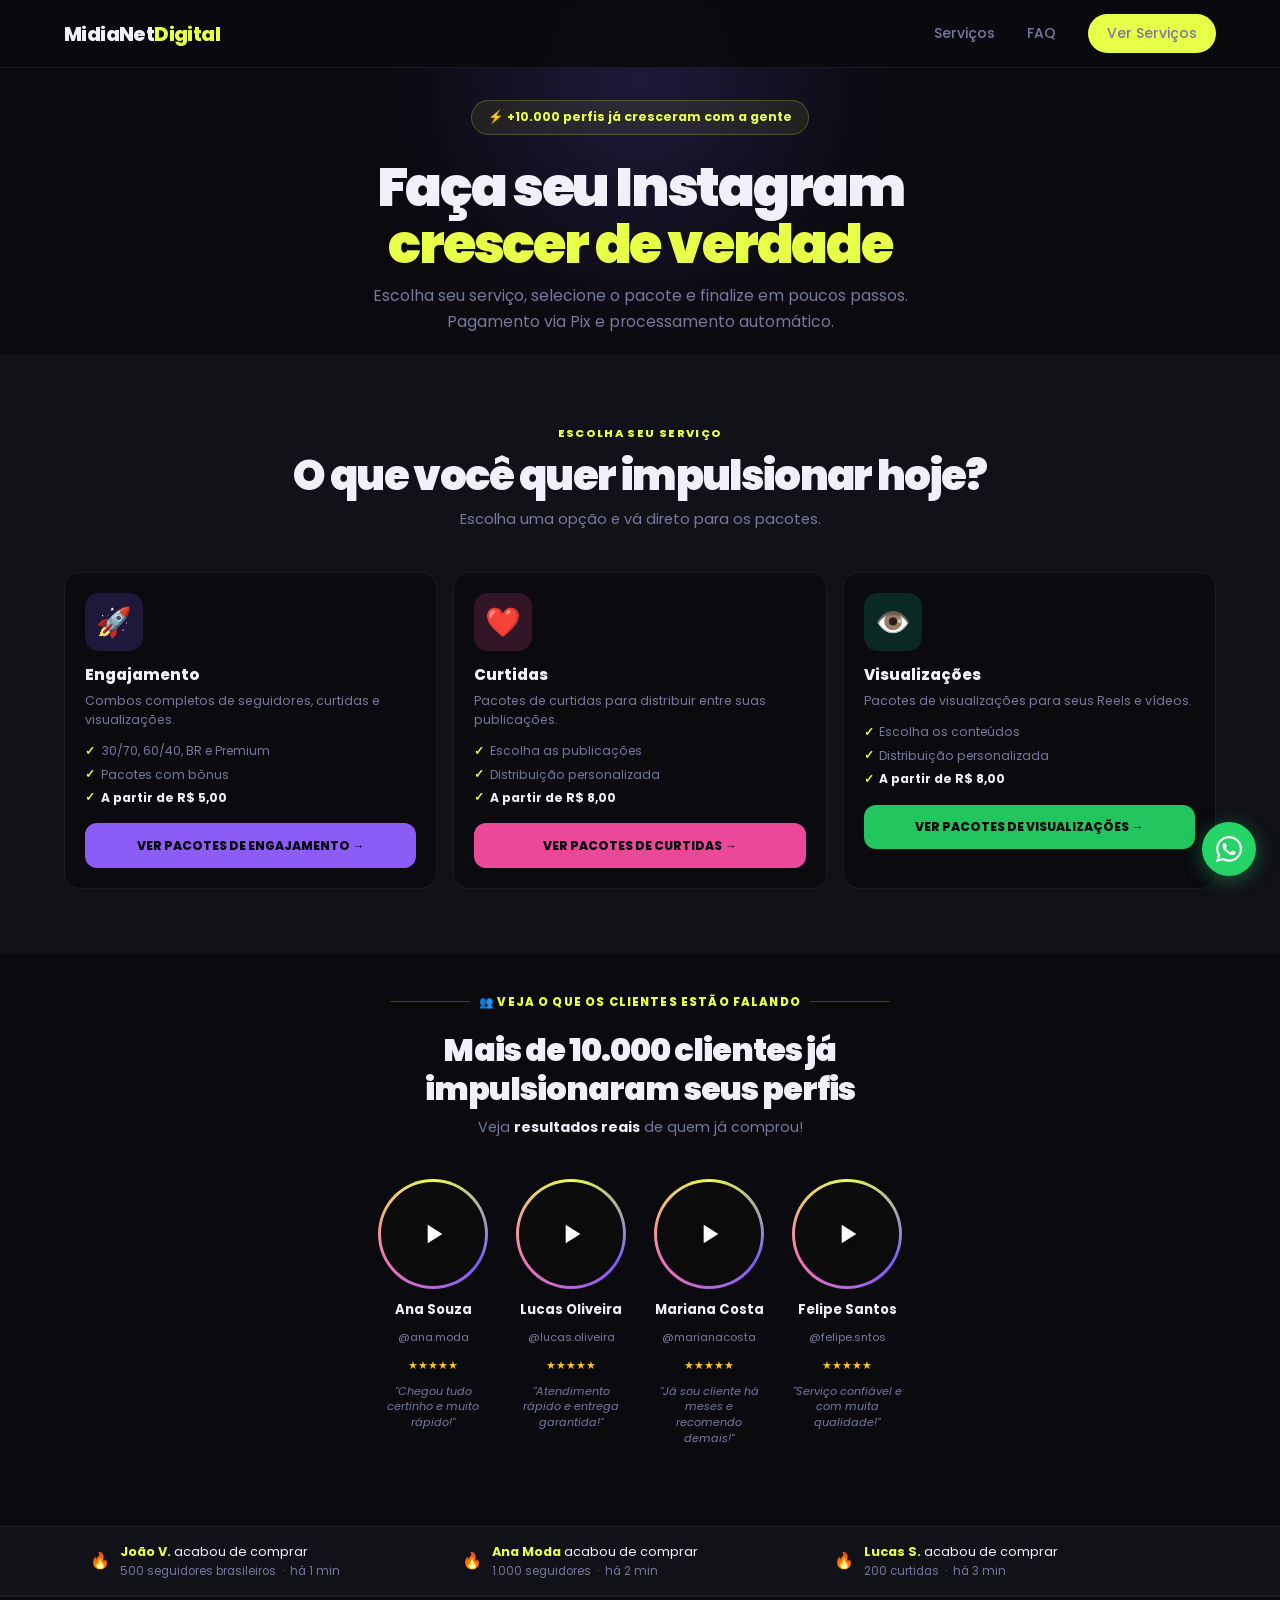
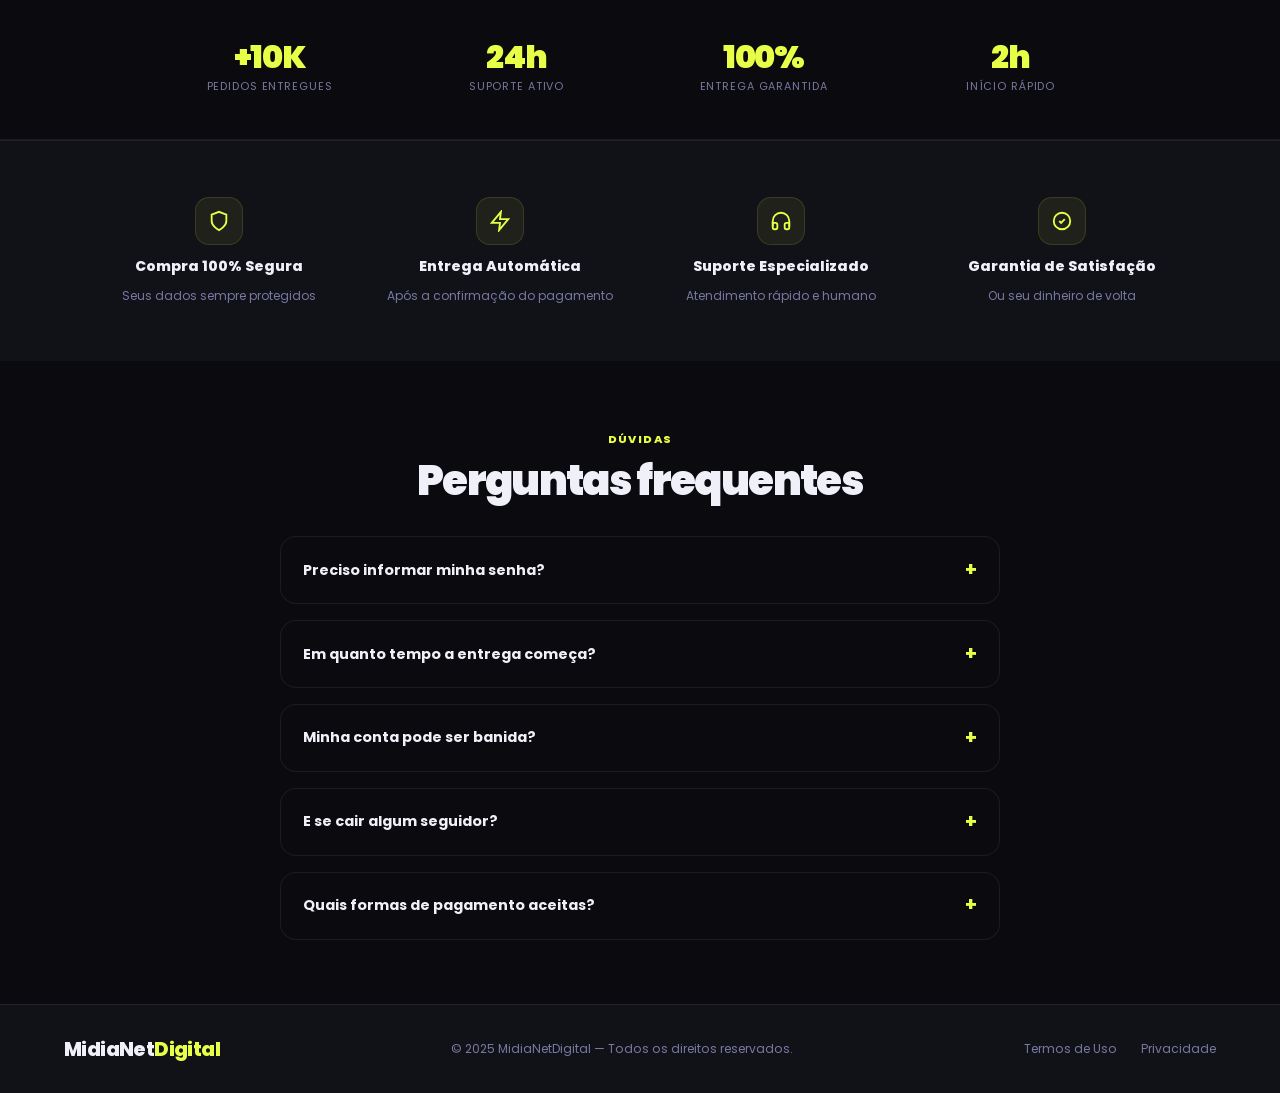
==== commit ff25b3ea: "Add files via upload" ====
--- a/index.html
+++ b/index.html
@@ -1,27 +1,554 @@
-<!doctype html>
+<!DOCTYPE html>
 <html lang="pt-BR">
 <head>
-<meta charset="utf-8"><meta name="viewport" content="width=device-width,initial-scale=1">
-<title>MidiaNet Growth — Pacotes de Engajamento</title>
-<meta name="description" content="Pacotes completos de engajamento para Instagram.">
-<link rel="preconnect" href="https://fonts.googleapis.com">
-<link href="https://fonts.googleapis.com/css2?family=Poppins:wght@400;500;600;700;800;900&display=swap" rel="stylesheet">
-<link rel="stylesheet" href="styles.css"><script src="pixel.js"></script>
+  <meta charset="UTF-8"/>
+  <meta name="viewport" content="width=device-width, initial-scale=1.0"/>
+  <title>MidiaNetDigital — Cresça no Instagram de Verdade</title>
+  <meta name="description" content="Seguidores, curtidas e visualizações reais para o seu Instagram. Entrega automática, sem pedir senha, pagamento via Pix com aprovação imediata."/>
+  <link rel="preconnect" href="https://fonts.googleapis.com"/>
+  <link href="https://fonts.googleapis.com/css2?family=Poppins:wght@400;500;600;700;800;900&display=swap" rel="stylesheet"/>
+
+  <script>
+    !function(f,b,e,v,n,t,s){
+      if(f.fbq)return;n=f.fbq=function(){n.callMethod?
+      n.callMethod.apply(n,arguments):n.queue.push(arguments)};
+      if(!f._fbq)f._fbq=n;n.push=n;n.loaded=!0;n.version='2.0';
+      n.queue=[];t=b.createElement(e);t.async=!0;
+      t.src=v;s=b.getElementsByTagName(e)[0];
+      s.parentNode.insertBefore(t,s)
+    }(window,document,'script','https://connect.facebook.net/en_US/fbevents.js');
+    fbq('init','855639116397202');
+    setTimeout(function(){fbq('track','PageView');},1200);
+  </script>
+
+  <style>
+    :root{
+      --bg:#0a0a0f;--s1:#111118;--s2:#16161f;
+      --ac:#e8ff47;--ac2:#7c5cfc;--ac3:#06b6d4;
+      --text:#f0f0f8;--muted:#7878a0;
+      --border:rgba(255,255,255,0.07);
+    }
+    *,*::before,*::after{box-sizing:border-box;margin:0;padding:0;font-family:"Poppins",sans-serif}
+    html{scroll-behavior:smooth}
+    body{background:var(--bg);color:var(--text);overflow-x:hidden;line-height:1.6}
+
+    nav{position:fixed;top:0;left:0;right:0;z-index:100;display:flex;align-items:center;justify-content:space-between;padding:.9rem 5%;background:rgba(10,10,15,.95);backdrop-filter:blur(20px);border-bottom:1px solid var(--border)}
+    .logo{font-weight:800;font-size:1.25rem;letter-spacing:-.03em;color:var(--text);text-decoration:none}
+    .logo em{color:var(--ac);font-style:normal}
+    .nav-links{display:flex;align-items:center;gap:2rem}
+    .nav-links a{color:var(--muted);text-decoration:none;font-size:.875rem;font-weight:500;transition:color .2s}
+    .nav-links a:hover{color:var(--text)}
+    .nav-cta{display:inline-flex;align-items:center;gap:.4rem;background:var(--ac);color:#080810;font-weight:800;font-size:.82rem;padding:.5rem 1.2rem;border-radius:100px;text-decoration:none;transition:transform .2s}
+    .nav-cta:hover{transform:translateY(-1px)}
+    @media(max-width:768px){.nav-links a:not(.nav-cta){display:none}}
+
+    .hero{position:relative;padding:7rem 5% 2.5rem;max-width:980px;margin:0 auto;text-align:center;overflow:hidden}
+    .hero-glow{position:absolute;width:520px;height:520px;background:radial-gradient(circle,rgba(124,92,252,.18) 0%,transparent 70%);top:-180px;left:50%;transform:translateX(-50%);pointer-events:none;z-index:0}
+    .hero-content{position:relative;z-index:1}
+    .hero-badge{display:inline-flex;align-items:center;gap:.5rem;background:rgba(232,255,71,.08);border:1px solid rgba(232,255,71,.22);color:var(--ac);font-size:.78rem;font-weight:700;padding:.4rem 1rem;border-radius:100px;margin-bottom:1.5rem}
+    .hero h1{font-size:clamp(2.4rem,6.5vw,4.4rem);font-weight:900;line-height:1.05;letter-spacing:-.04em;margin-bottom:1.1rem}
+    .hero h1 .hl{color:var(--ac)}
+    .hero-sub{font-size:clamp(1rem,1.6vw,1.15rem);color:var(--muted);max-width:560px;margin:0 auto 2rem;line-height:1.65}
+    .hero-cta-row{display:flex;justify-content:center;gap:1rem;flex-wrap:wrap;margin-bottom:2.25rem}
+    @keyframes pulse{0%,100%{opacity:1;transform:scale(1)}50%{opacity:.4;transform:scale(1.5)}}
+
+    .pills-row{display:flex;justify-content:center;gap:.6rem;flex-wrap:wrap;margin-bottom:.5rem}
+    .pill{display:inline-flex;align-items:center;gap:.4rem;background:rgba(255,255,255,.05);border:1px solid var(--border);color:var(--muted);font-size:.78rem;font-weight:600;padding:.38rem .9rem;border-radius:100px}
+    .pill.ac{background:rgba(232,255,71,.07);border-color:rgba(232,255,71,.2);color:var(--ac)}
+    .dot-live{width:7px;height:7px;background:#34d399;border-radius:50%;animation:pulse 2s infinite;flex-shrink:0}
+
+    .btn-p{display:inline-flex;align-items:center;gap:.5rem;background:var(--ac);color:#080810;font-weight:800;font-size:1.02rem;padding:.95rem 2.4rem;border-radius:100px;text-decoration:none;transition:transform .2s,box-shadow .2s;box-shadow:0 0 32px rgba(232,255,71,.28)}
+    .btn-p:hover{transform:translateY(-2px);box-shadow:0 0 50px rgba(232,255,71,.42)}
+    .btn-ghost{display:inline-flex;align-items:center;gap:.5rem;background:transparent;border:1px solid var(--border);color:var(--text);font-weight:600;font-size:.95rem;padding:.9rem 1.8rem;border-radius:100px;text-decoration:none;transition:background .2s,border-color .2s}
+    .btn-ghost:hover{background:rgba(255,255,255,.04);border-color:rgba(255,255,255,.18)}
+
+    .social-proof{display:flex;align-items:center;justify-content:center;gap:.9rem}
+    .avatars{display:flex}
+    .avatars .av{width:34px;height:34px;border-radius:50%;border:2px solid var(--bg);margin-left:-10px;object-fit:cover;display:flex;align-items:center;justify-content:center;font-weight:800;font-size:.72rem;color:#080810}
+    .avatars .av:first-child{margin-left:0}
+    .proof-text small{font-size:.75rem;color:var(--muted)}
+    .stars-row{color:#fbbf24;font-size:.85rem}
+
+    .stories-section{padding:2.5rem 5% 3rem;max-width:1000px;margin:0 auto}
+    .stories-sec-label{display:flex;align-items:center;justify-content:center;gap:.6rem;font-size:.72rem;font-weight:800;letter-spacing:.1em;text-transform:uppercase;color:var(--ac);margin-bottom:1.25rem}
+    .stories-sec-label::before,.stories-sec-label::after{content:"";flex:1;max-width:80px;height:1px;background:rgba(232,255,71,.25)}
+    .stories-sec-h{font-size:clamp(1.4rem,3.5vw,2rem);font-weight:900;letter-spacing:-.03em;text-align:center;margin-bottom:.5rem;line-height:1.2}
+    .stories-sec-h .hl{color:var(--ac)}
+    .stories-sec-sub{text-align:center;color:var(--muted);font-size:.9rem;margin-bottom:2rem}
+    .stories-sec-sub strong{color:var(--text)}
+
+    .stories-row{display:flex;justify-content:center;gap:1.75rem;flex-wrap:wrap;padding:.5rem 0 1rem}
+    .story-bubble{display:flex;flex-direction:column;align-items:center;gap:.6rem;cursor:pointer;-webkit-tap-highlight-color:transparent}
+    .story-ring{width:110px;height:110px;border-radius:50%;padding:3px;
+      background:conic-gradient(var(--ac) 0deg,var(--ac2) 120deg,#f472b6 240deg,var(--ac) 360deg);
+      animation:spinRing 4s linear infinite;transition:transform .2s,filter .2s}
+    .story-bubble:hover .story-ring{transform:scale(1.06);filter:brightness(1.15)}
+    @keyframes spinRing{to{transform:rotate(360deg)}}
+    .story-circle{width:100%;height:100%;border-radius:50%;overflow:hidden;border:3px solid var(--bg);background:#111;position:relative}
+    .story-circle video{width:100%;height:100%;object-fit:cover;pointer-events:none}
+    .story-play-icon{position:absolute;inset:0;display:flex;align-items:center;justify-content:center;background:rgba(0,0,0,.28)}
+    .story-play-icon svg{width:32px;height:32px;filter:drop-shadow(0 2px 8px rgba(0,0,0,.6))}
+    .story-bubble.watched .story-ring{background:rgba(255,255,255,.15);animation:none}
+    .story-name{font-size:.82rem;font-weight:700;color:var(--text)}
+    .story-handle{font-size:.7rem;color:var(--muted)}
+    .story-stars-sm{font-size:.68rem;color:#fbbf24}
+    .story-quote{font-size:.7rem;color:var(--muted);text-align:center;max-width:110px;line-height:1.4;font-style:italic}
+
+    .activity-bar{background:var(--s1);border-top:1px solid var(--border);border-bottom:1px solid var(--border);padding:.9rem 5%}
+    .activity-inner{max-width:1100px;margin:0 auto;display:grid;grid-template-columns:repeat(3,1fr);gap:1rem}
+    .activity-item{display:flex;align-items:center;gap:.65rem;font-size:.8rem}
+    .activity-fire{font-size:1rem}
+    .activity-text strong{color:var(--ac);font-weight:700}
+    .activity-text span{color:var(--muted);font-size:.72rem;display:block}
+    @media(max-width:600px){.activity-inner{grid-template-columns:1fr;gap:.6rem}}
+
+    .services-section{padding:4rem 5%;background:var(--s1)}
+    .section-inner{max-width:1200px;margin:0 auto}
+    .sec-header{text-align:center;margin-bottom:2.5rem}
+    .sec-tag{display:inline-block;font-size:.7rem;font-weight:800;letter-spacing:.12em;text-transform:uppercase;color:var(--ac);margin-bottom:.6rem}
+    .sec-h{font-size:clamp(1.8rem,4vw,2.6rem);font-weight:900;letter-spacing:-.04em;line-height:1.1}
+    .sec-h .hl{color:var(--ac)}
+    .sec-p{color:var(--muted);margin-top:.6rem;font-size:.92rem}
+    .srv-grid{display:grid;grid-template-columns:repeat(2,1fr);gap:1rem}
+    .srv-card{background:var(--bg);border:1px solid var(--border);border-radius:16px;padding:1.5rem 1.4rem;text-decoration:none;color:var(--text);transition:transform .25s,border-color .25s,box-shadow .25s;display:flex;align-items:flex-start;gap:1rem}
+    .srv-card:hover{transform:translateY(-3px);border-color:rgba(255,255,255,.14);box-shadow:0 16px 40px rgba(0,0,0,.4)}
+    .srv-icon-wrap{width:48px;height:48px;border-radius:14px;display:flex;align-items:center;justify-content:center;font-size:1.5rem;flex-shrink:0}
+    .srv-body h3{font-size:.95rem;font-weight:800;margin-bottom:.3rem}
+    .srv-body .srv-desc{color:var(--muted);font-size:.78rem;line-height:1.5;margin-bottom:.7rem}
+    .srv-list{list-style:none;display:flex;flex-direction:column;gap:.25rem}
+    .srv-list li{font-size:.76rem;color:var(--muted);display:flex;align-items:center;gap:.35rem}
+    .srv-list li::before{content:"✓";color:var(--ac);font-weight:800;flex-shrink:0;font-size:.72rem}
+    .srv-list li strong{color:var(--text)}
+    @media(max-width:600px){.srv-grid{grid-template-columns:1fr}}
+
+    .metrics-bar{background:var(--bg);border-top:1px solid var(--border);border-bottom:1px solid var(--border)}
+    .metrics-inner{max-width:1100px;margin:0 auto;padding:2rem 5%;display:grid;grid-template-columns:repeat(4,1fr);gap:1rem}
+    .metric{text-align:center;padding:.75rem}
+    .metric-num{font-size:2rem;font-weight:900;color:var(--ac);letter-spacing:-.04em;line-height:1}
+    .metric-lbl{font-size:.68rem;color:var(--muted);text-transform:uppercase;letter-spacing:.08em;margin-top:.3rem}
+    @media(max-width:600px){.metrics-inner{grid-template-columns:repeat(2,1fr)}}
+
+    .trust-section{padding:3.5rem 5%;background:var(--s1);border-top:1px solid var(--border)}
+    .trust-grid{display:grid;grid-template-columns:repeat(4,1fr);gap:1.5rem;max-width:1100px;margin:0 auto}
+    .trust-card{display:flex;flex-direction:column;align-items:center;text-align:center;gap:.6rem}
+    .trust-icon{width:48px;height:48px;border-radius:14px;background:rgba(232,255,71,.07);border:1px solid rgba(232,255,71,.12);display:flex;align-items:center;justify-content:center}
+    .trust-icon svg{width:22px;height:22px}
+    .trust-card h4{font-size:.88rem;font-weight:800}
+    .trust-card p{font-size:.75rem;color:var(--muted);line-height:1.5}
+    @media(max-width:900px){.trust-grid{grid-template-columns:repeat(2,1fr)}}
+    @media(max-width:500px){.trust-grid{grid-template-columns:1fr}}
+
+    details{background:var(--bg);border:1px solid var(--border);border-radius:16px;overflow:hidden}
+    summary{padding:1.1rem 1.4rem;font-weight:700;cursor:pointer;display:flex;justify-content:space-between;align-items:center;list-style:none;font-size:.9rem}
+    summary::after{content:"+";font-size:1.2rem;color:var(--ac);transition:transform .3s;flex-shrink:0}
+    details[open] summary::after{transform:rotate(45deg)}
+    details p{padding:0 1.4rem 1.1rem;color:var(--muted);font-size:.86rem;line-height:1.7}
+
+    footer{background:var(--s1);border-top:1px solid var(--border);padding:1.75rem 5%;display:flex;align-items:center;justify-content:space-between;flex-wrap:wrap;gap:1rem}
+    footer p{color:var(--muted);font-size:.76rem}
+    .footer-links{display:flex;gap:1.5rem}
+    .footer-links a{color:var(--muted);font-size:.76rem;text-decoration:none;transition:color .2s}
+    .footer-links a:hover{color:var(--text)}
+    @media(max-width:600px){footer{flex-direction:column;text-align:center}.footer-links{justify-content:center}}
+
+    .wa-float{position:fixed;bottom:1.5rem;right:1.5rem;z-index:200;width:54px;height:54px;background:#25d366;border-radius:50%;display:flex;align-items:center;justify-content:center;box-shadow:0 4px 20px rgba(37,211,102,.4);transition:transform .2s;text-decoration:none}
+    .wa-float:hover{transform:scale(1.1)}
+    .wa-float svg{width:26px;height:26px;fill:white}
+
+    .story-lb{position:fixed;inset:0;z-index:9999;background:rgba(0,0,0,.95);display:none;align-items:center;justify-content:center;backdrop-filter:blur(10px)}
+    .story-lb.open{display:flex}
+    .story-lb-wrap{position:relative;width:min(400px,100vw);height:min(710px,100dvh);border-radius:20px;overflow:hidden;background:#000;box-shadow:0 0 80px rgba(0,0,0,.8)}
+    @media(max-width:440px){.story-lb-wrap{border-radius:0;width:100vw;height:100dvh}}
+    .lb-progress{position:absolute;top:10px;left:10px;right:10px;z-index:20;display:flex;gap:4px}
+    .lb-prog-bar{flex:1;height:3px;background:rgba(255,255,255,.25);border-radius:2px;overflow:hidden}
+    .lb-prog-fill{height:100%;width:0%;background:#fff;border-radius:2px;transition:width .08s linear}
+    .lb-prog-fill.done{width:100%;transition:none}
+    .lb-header{position:absolute;top:20px;left:12px;right:12px;z-index:20;display:flex;align-items:center;justify-content:space-between}
+    .lb-user{display:flex;align-items:center;gap:.55rem}
+    .lb-avatar{width:34px;height:34px;border-radius:50%;background:var(--ac);color:#080810;font-weight:900;font-size:.78rem;display:flex;align-items:center;justify-content:center;border:2px solid rgba(255,255,255,.25);flex-shrink:0}
+    .lb-name{font-size:.82rem;font-weight:700;color:#fff;text-shadow:0 1px 6px rgba(0,0,0,.6)}
+    .lb-verified{font-size:.65rem;color:#fbbf24;display:block}
+    .lb-close{background:rgba(0,0,0,.45);border:none;color:#fff;width:30px;height:30px;border-radius:50%;cursor:pointer;font-size:.82rem;display:flex;align-items:center;justify-content:center;flex-shrink:0}
+    .lb-close:hover{background:rgba(255,255,255,.15)}
+    .lb-video{width:100%;height:100%;object-fit:cover;display:block}
+    .lb-prev{position:absolute;left:0;top:60px;bottom:90px;width:38%;z-index:15;cursor:pointer}
+    .lb-next{position:absolute;right:0;top:60px;bottom:90px;width:38%;z-index:15;cursor:pointer}
+    .lb-footer{position:absolute;bottom:0;left:0;right:0;z-index:20;padding:1.2rem 1rem 1.1rem;background:linear-gradient(to top,rgba(0,0,0,.9),transparent);display:flex;flex-direction:column;align-items:center;gap:.5rem}
+    .lb-cta{display:block;width:100%;text-align:center;background:var(--ac);color:#080810;font-weight:800;font-size:.9rem;padding:.75rem 1rem;border-radius:100px;text-decoration:none;transition:opacity .2s}
+    .lb-cta:hover{opacity:.88}
+    .lb-skip{font-size:.72rem;color:rgba(255,255,255,.45);cursor:pointer;background:none;border:none;padding:.2rem}
+
+    .hero{padding:6.25rem 5% 1.25rem}
+    .hero h1{font-size:clamp(2rem,5vw,3.4rem);margin-bottom:.65rem}
+    .hero-sub{max-width:620px;margin-bottom:0;font-size:.98rem}
+    .hero-cta-row,.hero .social-proof,.hero .pills-row{display:none}
+    .home-service-grid{grid-template-columns:repeat(3,1fr)}
+    .home-service-card{flex-direction:column;gap:.8rem;padding:1.25rem;min-height:100%}
+    .home-service-card .srv-icon-wrap{width:58px;height:58px;font-size:1.8rem}
+    .home-service-card .srv-body{width:100%}
+    .home-service-btn{margin-top:1rem;width:100%;text-align:center;padding:.78rem .7rem;border-radius:12px;font-size:.76rem;font-weight:800;color:#080810}
+    .btn-eng{background:#8b5cf6}.btn-like{background:#ec4899}.btn-view{background:#22c55e}
+    @media(max-width:800px){.home-service-grid{grid-template-columns:1fr}.home-service-card{min-height:0}}
+  </style>
 </head>
 <body>
-<div class="timer-bar">🔥 <span>CONDIÇÃO PROMOCIONAL RESERVADA</span><b id="timer">10:00</b></div>
-<header class="top"><a class="logo" href="index.html">🚀 MIDIANET <b>GROWTH</b></a><nav><a href="#servicos">Planos</a><a href="#garantia">Garantia</a><a class="wa" href="https://wa.me/5521991689838" target="_blank">💬 WhatsApp</a></nav></header>
-<main>
-<section class="hero-mini"><div><div class="eyebrow">PACOTES COMPLETOS DE ENGAJAMENTO</div><h1>Alavanque seu Instagram com <em>um único pacote.</em></h1><p>Escolha seu público e veja de cara quanto recebe em seguidores, curtidas e visualizações.</p></div></section>
-<section id="servicos" class="services compact">
-<div class="section-title"><h2>Escolha seu pacote de engajamento</h2><p>Os planos começam por:</p></div>
-<div class="service-grid">
-<article class="service green service-click" data-service="30% BR + 70% Mundial" data-key="30-70"><div class="icon flags">🌎🇧🇷</div><span class="engagement-label">🚀 MAIS ECONÔMICO</span><h3>30% BR + 70% MUNDIAL</h3><div class="from">Planos a partir de <strong>R$ 14,99</strong></div><div class="preview highlight"><h4>🚀 START • PACOTE DE ENGAJAMENTO</h4><div class="mini-grid"><div>👤 <b>500</b><small>seguidores</small></div><div>❤️ <b>5.000</b><small>curtidas</small></div><div>👁️ <b>7.500</b><small>visualizações</small></div><div>📲 <b>5</b><small>publicações</small></div></div><div class="use-line">❤️ 5.000 curtidas para distribuir<br>👁️ 7.500 visualizações para distribuir</div></div><strong class="price">R$ 14,99</strong><button class="outline">VER PACOTE COMPLETO →</button></article>
-<article class="service yellow featured service-click" data-service="50% BR + 50% Mundial" data-key="50-50"><span class="tag">🔥 MAIS VENDIDO</span><div class="icon flags">🌎🇧🇷</div><span class="engagement-label">⚡ EQUILÍBRIO IDEAL</span><h3>50% BR + 50% MUNDIAL</h3><div class="from">Planos a partir de <strong>R$ 19,90</strong></div><div class="preview highlight"><h4>🔥 START • PACOTE DE ENGAJAMENTO</h4><div class="mini-grid"><div>👤 <b>500</b><small>seguidores</small></div><div>❤️ <b>5.000</b><small>curtidas</small></div><div>👁️ <b>7.500</b><small>visualizações</small></div><div>📲 <b>5</b><small>publicações</small></div></div><div class="use-line">❤️ 5.000 curtidas para distribuir<br>👁️ 7.500 visualizações para distribuir</div></div><strong class="price">R$ 19,90</strong><button class="outline">VER PACOTE COMPLETO →</button></article>
-<article class="service purple service-click" data-service="100% Brasileiros" data-key="br"><div class="icon flags">🇧🇷</div><span class="engagement-label">👑 PÚBLICO PREMIUM</span><h3>100% BRASILEIROS</h3><div class="from">Planos a partir de <strong>R$ 89,90</strong></div><div class="preview highlight"><h4>👑 START • PACOTE DE ENGAJAMENTO</h4><div class="mini-grid"><div>👤 <b>500</b><small>seguidores</small></div><div>❤️ <b>5.000</b><small>curtidas</small></div><div>👁️ <b>7.500</b><small>visualizações</small></div><div>📲 <b>5</b><small>publicações</small></div></div><div class="use-line">❤️ 5.000 curtidas para distribuir<br>👁️ 7.500 visualizações para distribuir</div></div><strong class="price">R$ 89,90</strong><button class="outline">VER PACOTE COMPLETO →</button></article>
-</div></section>
-<section id="garantia" class="trust-bottom"><div class="guarantee-card"><div class="seal">★<span>GARANTIA</span><b>7 DIAS</b></div><div><div class="smallcap">🛡️ COMPRA PROTEGIDA</div><h2>Seu pedido com garantia e segurança.</h2><p>✅ Reposição conforme as condições do pacote<br>✅ Não precisamos da sua senha<br>✅ Início rápido e seguro<br>✅ Caso o serviço não seja entregue, consulte nossa política de devolução</p></div></div>
-<div class="testimonials"><div class="testi-title"><span>⭐</span><div><h2>O que nossos clientes dizem</h2><p>Experiências reais de quem já comprou.</p></div></div><div class="testi-grid"><article class="testi-card"><img class="testi-img" src="depoimentos/depoimento1.jpg" alt="Cliente"><div class="testi-copy"><b>★★★★★</b><p>“Pedido rápido e atendimento excelente.”</p><strong class="testi-name">Cliente 1</strong></div></article><article class="testi-card"><img class="testi-img" src="depoimentos/depoimento2.jpg" alt="Cliente"><div class="testi-copy"><b>★★★★★</b><p>“Gostei da praticidade de escolher tudo no site.”</p><strong class="testi-name">Cliente 2</strong></div></article><article class="testi-card"><img class="testi-img" src="depoimentos/depoimento3.jpg" alt="Cliente"><div class="testi-copy"><b>★★★★★</b><p>“O pacote veio com tudo explicado direitinho.”</p><strong class="testi-name">Cliente 3</strong></div></article></div></div></section>
-</main><footer>© 2026 MidiaNet Growth — Todos os direitos reservados.</footer>
-<script src="app.js"></script><script>document.querySelectorAll('.service-click').forEach(c=>c.addEventListener('click',()=>{const key=c.dataset.key;sessionStorage.setItem('servico',key);if(typeof fbq==='function')fbq('track','ViewContent',{content_name:c.dataset.service,content_category:'Pacote de Engajamento'});location.href='planos.html?servico='+encodeURIComponent(key)}));</script>
-</body></html>
+
+  <nav>
+    <a href="index.html" class="logo">MidiaNet<em>Digital</em></a>
+    <div class="nav-links">
+      <a href="#servicos">Serviços</a>
+      <a href="#faq">FAQ</a>
+      <a href="#servicos" class="nav-cta">Ver Serviços</a>
+    </div>
+  </nav>
+
+  <div style="background:var(--bg)">
+    <div class="hero">
+      <div class="hero-glow"></div>
+      <div class="hero-content">
+        <div class="hero-badge">⚡ +10.000 perfis já cresceram com a gente</div>
+
+        <h1>Faça seu Instagram<br><span class="hl">crescer de verdade</span></h1>
+
+        <p class="hero-sub">Escolha seu serviço, selecione o pacote e finalize em poucos passos. Pagamento via Pix e processamento automático.</p>
+
+        <div class="hero-cta-row">
+          <a href="#servicos" class="btn-p">Ver Serviços ↓</a>
+          <a href="#depoimentos" class="btn-ghost">▶ Ver depoimentos em vídeo</a>
+        </div>
+
+        <div class="social-proof">
+          <div class="avatars">
+           <img class="av" src="foto1.jpg" alt="Cliente 1" style="margin-left:0">
+           <img class="av" src="foto2.jpg" alt="Cliente 2">
+           <img class="av" src="foto3.jpg" alt="Cliente 3">
+           <img class="av" src="foto4.jpg" alt="Cliente 4">
+          </div>
+          <div class="proof-text">
+            <div class="stars-row">★★★★★ <span style="font-size:.75rem;font-weight:700;color:var(--text)">4,9 de 5</span></div>
+            <small>+10.000 clientes satisfeitos</small>
+          </div>
+        </div>
+
+        <div class="pills-row" style="margin-top:1.75rem">
+          <div class="pill"><span class="dot-live"></span> <span id="online-count">428</span> clientes online agora</div>
+          <div class="pill">🛒 <span id="vendidos-count">149</span> pacotes vendidos</div>
+          <div class="pill ac">⚡ Entrega automática</div>
+          <div class="pill">🔒 Sem pedir senha</div>
+        </div>
+      </div>
+    </div>
+  </div>
+
+  <section class="services-section" id="servicos">
+    <div class="section-inner">
+      <div class="sec-header">
+        <div class="sec-tag">Escolha seu serviço</div>
+        <h2 class="sec-h">O que você quer impulsionar hoje?</h2>
+        <p class="sec-p">Escolha uma opção e vá direto para os pacotes.</p>
+      </div>
+      <div class="srv-grid home-service-grid">
+        <a href="servicos.html?servico=engajamento" class="srv-card home-service-card service-track" data-service="Pacotes de Engajamento" data-slug="engajamento">
+          <div class="srv-icon-wrap" style="background:rgba(124,92,252,.18)">🚀</div>
+          <div class="srv-body">
+            <h3>Engajamento</h3>
+            <p class="srv-desc">Combos completos de seguidores, curtidas e visualizações.</p>
+            <ul class="srv-list"><li>30/70, 60/40, BR e Premium</li><li>Pacotes com bônus</li><li><strong>A partir de R$ 5,00</strong></li></ul>
+            <div class="home-service-btn btn-eng">VER PACOTES DE ENGAJAMENTO →</div>
+          </div>
+        </a>
+
+        <a href="planos.html?servico=curtidas-brasileiras" class="srv-card home-service-card service-track" data-service="Curtidas Brasileiras" data-slug="curtidas-brasileiras">
+          <div class="srv-icon-wrap" style="background:rgba(236,72,153,.18)">❤️</div>
+          <div class="srv-body">
+            <h3>Curtidas</h3>
+            <p class="srv-desc">Pacotes de curtidas para distribuir entre suas publicações.</p>
+            <ul class="srv-list"><li>Escolha as publicações</li><li>Distribuição personalizada</li><li><strong>A partir de R$ 8,00</strong></li></ul>
+            <div class="home-service-btn btn-like">VER PACOTES DE CURTIDAS →</div>
+          </div>
+        </a>
+
+        <a href="planos.html?servico=visualizacoes" class="srv-card home-service-card service-track" data-service="Visualizações" data-slug="visualizacoes">
+          <div class="srv-icon-wrap" style="background:rgba(16,185,129,.18)">👁️</div>
+          <div class="srv-body">
+            <h3>Visualizações</h3>
+            <p class="srv-desc">Pacotes de visualizações para seus Reels e vídeos.</p>
+            <ul class="srv-list"><li>Escolha os conteúdos</li><li>Distribuição personalizada</li><li><strong>A partir de R$ 8,00</strong></li></ul>
+            <div class="home-service-btn btn-view">VER PACOTES DE VISUALIZAÇÕES →</div>
+          </div>
+        </a>
+      </div>
+    </div>
+  </section>
+
+
+  <div id="depoimentos" style="background:var(--bg);padding-bottom:1rem">
+    <div class="stories-section">
+      <div class="stories-sec-label">👥 Veja o que os clientes estão falando</div>
+      <h2 class="stories-sec-h">Mais de 10.000 clientes já<br>impulsionaram seus perfis</h2>
+      <p class="stories-sec-sub">Veja <strong>resultados reais</strong> de quem já comprou!</p>
+
+      <div class="stories-row">
+
+        <div class="story-bubble" onclick="openStory(0)">
+          <div class="story-ring">
+            <div class="story-circle">
+              <video src="https://files.catbox.moe/b5crpp.mp4" muted playsinline preload="metadata"></video>
+              <div class="story-play-icon"><svg viewBox="0 0 24 24" fill="white"><path d="M8 5v14l11-7z"/></svg></div>
+            </div>
+          </div>
+          <div class="story-name">Ana Souza</div>
+          <div class="story-handle">@ana.moda</div>
+          <div class="story-stars-sm">★★★★★</div>
+          <div class="story-quote">"Chegou tudo certinho e muito rápido!"</div>
+        </div>
+
+        <div class="story-bubble" onclick="openStory(1)">
+          <div class="story-ring">
+            <div class="story-circle">
+              <video src="https://files.catbox.moe/07jztb.mp4" muted playsinline preload="metadata"></video>
+              <div class="story-play-icon"><svg viewBox="0 0 24 24" fill="white"><path d="M8 5v14l11-7z"/></svg></div>
+            </div>
+          </div>
+          <div class="story-name">Lucas Oliveira</div>
+          <div class="story-handle">@lucas.oliveira</div>
+          <div class="story-stars-sm">★★★★★</div>
+          <div class="story-quote">"Atendimento rápido e entrega garantida!"</div>
+        </div>
+
+        <div class="story-bubble" onclick="openStory(2)">
+          <div class="story-ring">
+            <div class="story-circle">
+              <video src="https://files.catbox.moe/v0musc.mp4" muted playsinline preload="metadata"></video>
+              <div class="story-play-icon"><svg viewBox="0 0 24 24" fill="white"><path d="M8 5v14l11-7z"/></svg></div>
+            </div>
+          </div>
+          <div class="story-name">Mariana Costa</div>
+          <div class="story-handle">@marianacosta</div>
+          <div class="story-stars-sm">★★★★★</div>
+          <div class="story-quote">"Já sou cliente há meses e recomendo demais!"</div>
+        </div>
+
+        <div class="story-bubble" onclick="openStory(3)">
+          <div class="story-ring">
+            <div class="story-circle">
+              <video src="https://files.catbox.moe/d3ntxs.mp4" muted playsinline preload="metadata"></video>
+              <div class="story-play-icon"><svg viewBox="0 0 24 24" fill="white"><path d="M8 5v14l11-7z"/></svg></div>
+            </div>
+          </div>
+          <div class="story-name">Felipe Santos</div>
+          <div class="story-handle">@felipe.sntos</div>
+          <div class="story-stars-sm">★★★★★</div>
+          <div class="story-quote">"Serviço confiável e com muita qualidade!"</div>
+        </div>
+
+      </div>
+    </div>
+  </div>
+
+  <div class="activity-bar">
+    <div class="activity-inner" id="activityBar">
+      <div class="activity-item">
+        <div class="activity-fire">🔥</div>
+        <div class="activity-text"><strong>João V.</strong> acabou de comprar<br><span>500 seguidores brasileiros &nbsp;·&nbsp; há 1 min</span></div>
+      </div>
+      <div class="activity-item">
+        <div class="activity-fire">🔥</div>
+        <div class="activity-text"><strong>Ana Moda</strong> acabou de comprar<br><span>1.000 seguidores &nbsp;·&nbsp; há 2 min</span></div>
+      </div>
+      <div class="activity-item">
+        <div class="activity-fire">🔥</div>
+        <div class="activity-text"><strong>Lucas S.</strong> acabou de comprar<br><span>200 curtidas &nbsp;·&nbsp; há 3 min</span></div>
+      </div>
+    </div>
+  </div>
+
+  <div class="metrics-bar">
+    <div class="metrics-inner">
+      <div class="metric"><div class="metric-num">+10K</div><div class="metric-lbl">Pedidos entregues</div></div>
+      <div class="metric"><div class="metric-num">24h</div><div class="metric-lbl">Suporte ativo</div></div>
+      <div class="metric"><div class="metric-num">100%</div><div class="metric-lbl">Entrega garantida</div></div>
+      <div class="metric"><div class="metric-num">2h</div><div class="metric-lbl">Início rápido</div></div>
+    </div>
+  </div>
+
+  <section class="trust-section">
+    <div class="trust-grid">
+      <div class="trust-card">
+        <div class="trust-icon"><svg viewBox="0 0 24 24" fill="none" stroke="var(--ac)" stroke-width="2"><path d="M12 22s8-4 8-10V5l-8-3-8 3v7c0 6 8 10 8 10z"/></svg></div>
+        <h4>Compra 100% Segura</h4><p>Seus dados sempre protegidos</p>
+      </div>
+      <div class="trust-card">
+        <div class="trust-icon"><svg viewBox="0 0 24 24" fill="none" stroke="var(--ac)" stroke-width="2"><path d="M13 2L3 14h9l-1 8 10-12h-9l1-8z"/></svg></div>
+        <h4>Entrega Automática</h4><p>Após a confirmação do pagamento</p>
+      </div>
+      <div class="trust-card">
+        <div class="trust-icon"><svg viewBox="0 0 24 24" fill="none" stroke="var(--ac)" stroke-width="2"><path d="M3 18v-6a9 9 0 0118 0v6"/><path d="M21 19a2 2 0 01-2 2h-1a2 2 0 01-2-2v-3a2 2 0 012-2h3zM3 19a2 2 0 002 2h1a2 2 0 002-2v-3a2 2 0 00-2-2H3z"/></svg></div>
+        <h4>Suporte Especializado</h4><p>Atendimento rápido e humano</p>
+      </div>
+      <div class="trust-card">
+        <div class="trust-icon"><svg viewBox="0 0 24 24" fill="none" stroke="var(--ac)" stroke-width="2"><path d="M9 12l2 2 4-4m6 2a9 9 0 11-18 0 9 9 0 0118 0z"/></svg></div>
+        <h4>Garantia de Satisfação</h4><p>Ou seu dinheiro de volta</p>
+      </div>
+    </div>
+  </section>
+
+  <section id="faq" style="padding:4rem 5%;background:var(--bg)">
+    <div style="max-width:720px;margin:0 auto">
+      <div style="text-align:center;margin-bottom:2rem">
+        <div class="sec-tag">Dúvidas</div>
+        <h2 class="sec-h">Perguntas frequentes</h2>
+      </div>
+      <div style="display:flex;flex-direction:column;gap:1rem">
+        <details><summary>Preciso informar minha senha?</summary><p>Não. Precisamos apenas do seu usuário ou link do perfil público.</p></details>
+        <details><summary>Em quanto tempo a entrega começa?</summary><p>A maioria dos pedidos começa após a confirmação do pagamento.</p></details>
+        <details><summary>Minha conta pode ser banida?</summary><p>Não pedimos senha e usamos métodos seguros de entrega.</p></details>
+        <details><summary>E se cair algum seguidor?</summary><p>Alguns serviços possuem reposição. Confira o plano escolhido.</p></details>
+        <details><summary>Quais formas de pagamento aceitas?</summary><p>Pix com aprovação rápida pelo Mercado Pago.</p></details>
+      </div>
+    </div>
+  </section>
+
+  <footer>
+    <a href="index.html" class="logo">MidiaNet<em>Digital</em></a>
+    <p>© 2025 MidiaNetDigital — Todos os direitos reservados.</p>
+    <div class="footer-links">
+      <a href="#">Termos de Uso</a>
+      <a href="#">Privacidade</a>
+    </div>
+  </footer>
+
+  <a href="https://wa.me/5521991689838?text=Ol%C3%A1%2C%20quero%20saber%20mais%20sobre%20os%20planos" target="_blank" class="wa-float">
+    <svg viewBox="0 0 24 24"><path d="M17.472 14.382c-.297-.149-1.758-.867-2.03-.967-.273-.099-.471-.148-.67.15-.197.297-.767.966-.94 1.164-.173.199-.347.223-.644.075-.297-.15-1.255-.463-2.39-1.475-.883-.788-1.48-1.761-1.653-2.059-.173-.297-.018-.458.13-.606.134-.133.298-.347.446-.52.149-.174.198-.298.298-.497.099-.198.05-.371-.025-.52-.075-.149-.669-1.612-.916-2.207-.242-.579-.487-.5-.669-.51-.173-.008-.371-.01-.57-.01-.198 0-.52.074-.792.372-.272.297-1.04 1.016-1.04 2.479 0 1.462 1.065 2.875 1.213 3.074.149.198 2.096 3.2 5.077 4.487.709.306 1.262.489 1.694.625.712.227 1.36.195 1.871.118.571-.085 1.758-.719 2.006-1.413.248-.694.248-1.289.173-1.413-.074-.124-.272-.198-.57-.347m-5.421 7.403h-.004a9.87 9.87 0 01-5.031-1.378l-.361-.214-3.741.982.998-3.648-.235-.374a9.86 9.86 0 01-1.51-5.26c.001-5.45 4.436-9.884 9.888-9.884 2.64 0 5.122 1.03 6.988 2.898a9.825 9.825 0 012.893 6.994c-.003 5.45-4.437 9.884-9.885 9.884m8.413-18.297A11.815 11.815 0 0012.05 0C5.495 0 .16 5.335.157 11.892c0 2.096.547 4.142 1.588 5.945L.057 24l6.305-1.654a11.882 11.882 0 005.683 1.448h.005c6.554 0 11.89-5.335 11.893-11.893a11.821 11.821 0 00-3.48-8.413z"/></svg>
+  </a>
+
+  <div class="story-lb" id="storyLb" onclick="lbBgClick(event)">
+    <div class="story-lb-wrap">
+      <div class="lb-progress">
+        <div class="lb-prog-bar"><div class="lb-prog-fill" id="lbp0"></div></div>
+        <div class="lb-prog-bar"><div class="lb-prog-fill" id="lbp1"></div></div>
+        <div class="lb-prog-bar"><div class="lb-prog-fill" id="lbp2"></div></div>
+        <div class="lb-prog-bar"><div class="lb-prog-fill" id="lbp3"></div></div>
+      </div>
+      <div class="lb-header">
+        <div class="lb-user">
+          <div class="lb-avatar" id="lbAvatar">A</div>
+          <div><div class="lb-name" id="lbName">Cliente</div><span class="lb-verified">★★★★★ Cliente verificado</span></div>
+        </div>
+        <button class="lb-close" onclick="closeStory()">✕</button>
+      </div>
+      <video id="lbVideo" class="lb-video" playsinline></video>
+      <div class="lb-prev" onclick="prevStory(event)"></div>
+      <div class="lb-next" onclick="nextStory(event)"></div>
+      <div class="lb-footer">
+        <a href="#servicos" class="lb-cta" onclick="closeStory()">Quero crescer também →</a>
+        <button class="lb-skip" onclick="nextStory(event)">Próximo ›</button>
+      </div>
+    </div>
+  </div>
+
+  <script>
+    var STORIES=[
+      {src:"https://files.catbox.moe/b5crpp.mp4",name:"Ana Souza",av:"AS"},
+      {src:"https://files.catbox.moe/07jztb.mp4",name:"Lucas Oliveira",av:"LO"},
+      {src:"https://files.catbox.moe/v0musc.mp4",name:"Mariana Costa",av:"MC"},
+      {src:"https://files.catbox.moe/d3ntxs.mp4",name:"Felipe Santos",av:"FS"}
+    ];
+    var cur=0,progInt=null,progVal=0;
+
+    function openStory(idx){
+      cur=idx;
+      document.getElementById("storyLb").classList.add("open");
+      document.body.style.overflow="hidden";
+      loadStory(idx);
+      document.querySelectorAll(".story-bubble")[idx].classList.add("watched");
+    }
+    function closeStory(){
+      var v=document.getElementById("lbVideo");
+      v.pause();v.src="";
+      clearInterval(progInt);
+      document.getElementById("storyLb").classList.remove("open");
+      document.body.style.overflow="";
+      resetProg();
+    }
+    function lbBgClick(e){if(e.target===document.getElementById("storyLb"))closeStory();}
+    function loadStory(idx){
+      clearInterval(progInt);
+      var s=STORIES[idx],v=document.getElementById("lbVideo");
+      document.getElementById("lbName").textContent=s.name;
+      document.getElementById("lbAvatar").textContent=s.av;
+      v.src=s.src;v.currentTime=0;v.play().catch(function(){});
+      resetProg();
+      for(var i=0;i<idx;i++)document.getElementById("lbp"+i).classList.add("done");
+      progVal=0;
+      var fill=document.getElementById("lbp"+idx);
+      fill.style.width="0%";
+      v.onloadedmetadata=function(){
+        var dur=v.duration||30,step=100/(dur*10);
+        progInt=setInterval(function(){
+          if(v.paused)return;
+          progVal+=step;fill.style.width=Math.min(progVal,100)+"%";
+          if(progVal>=100){clearInterval(progInt);autoNext();}
+        },100);
+      };
+    }
+    function autoNext(){if(cur<STORIES.length-1){cur++;loadStory(cur);}else closeStory();}
+    function nextStory(e){e&&e.stopPropagation();autoNext();}
+    function prevStory(e){e&&e.stopPropagation();if(cur>0){cur--;loadStory(cur);}}
+    function resetProg(){for(var i=0;i<STORIES.length;i++){var f=document.getElementById("lbp"+i);f.style.width="0%";f.classList.remove("done");}}
+
+    (function(){
+      function rnd(a,b){return Math.floor(Math.random()*(b-a+1))+a;}
+      var on=rnd(300,500),vd=rnd(100,200);
+      document.getElementById("online-count").textContent=on;
+      document.getElementById("vendidos-count").textContent=vd;
+      setInterval(function(){
+        on+=rnd(-3,6);on=Math.max(200,Math.min(600,on));
+        vd+=rnd(0,2);
+        document.getElementById("online-count").textContent=on;
+        document.getElementById("vendidos-count").textContent=vd;
+      },4000);
+    })();
+
+    (function(){
+      var acts=[
+        ["João V.","500 seguidores brasileiros","1 min"],
+        ["Ana Moda","1.000 seguidores","2 min"],
+        ["Lucas S.","200 curtidas","3 min"],
+        ["Carla R.","500 visualizações","1 min"],
+        ["Pedro T.","250 seguidores mundiais","2 min"],
+        ["Bianca F.","100 curtidas","4 min"]
+      ];
+      var bar=document.getElementById("activityBar");
+      setInterval(function(){
+        var items=bar.querySelectorAll(".activity-item");
+        var idx=Math.floor(Math.random()*acts.length);
+        var a=acts[idx];
+        var pick=Math.floor(Math.random()*3);
+        items[pick].querySelector("strong").textContent=a[0];
+        items[pick].querySelector("span").textContent=a[1]+" · há "+a[2];
+      },5000);
+    })();
+
+    document.querySelectorAll('.service-track').forEach(function(c){
+      c.addEventListener('click',function(){
+        var nome=this.dataset.service,slug=this.dataset.slug;
+        sessionStorage.setItem('servico',slug);
+        fetch('https://midianetdigital.onrender.com/evento',{method:'POST',headers:{'Content-Type':'application/json'},body:JSON.stringify({tipo:'servico',servico:nome})}).catch(()=>{});
+        if(typeof fbq==='function')fbq('track','ViewContent',{content_name:nome,content_category:'Servico'});
+      });
+    });
+    if(!sessionStorage.getItem('visitante_enviado')){
+      fetch('https://midianetdigital.onrender.com/evento',{method:'POST',headers:{'Content-Type':'application/json'},body:JSON.stringify({tipo:'visitante'})}).catch(()=>{});
+      sessionStorage.setItem('visitante_enviado','1');
+    }
+
+    document.querySelectorAll('a[href^="#"]').forEach(function(a){
+      a.addEventListener('click',function(e){
+        var t=document.querySelector(this.getAttribute('href'));
+        if(t){e.preventDefault();t.scrollIntoView({behavior:'smooth'});}
+      });
+    });
+  </script>
+</body>
+</html>
